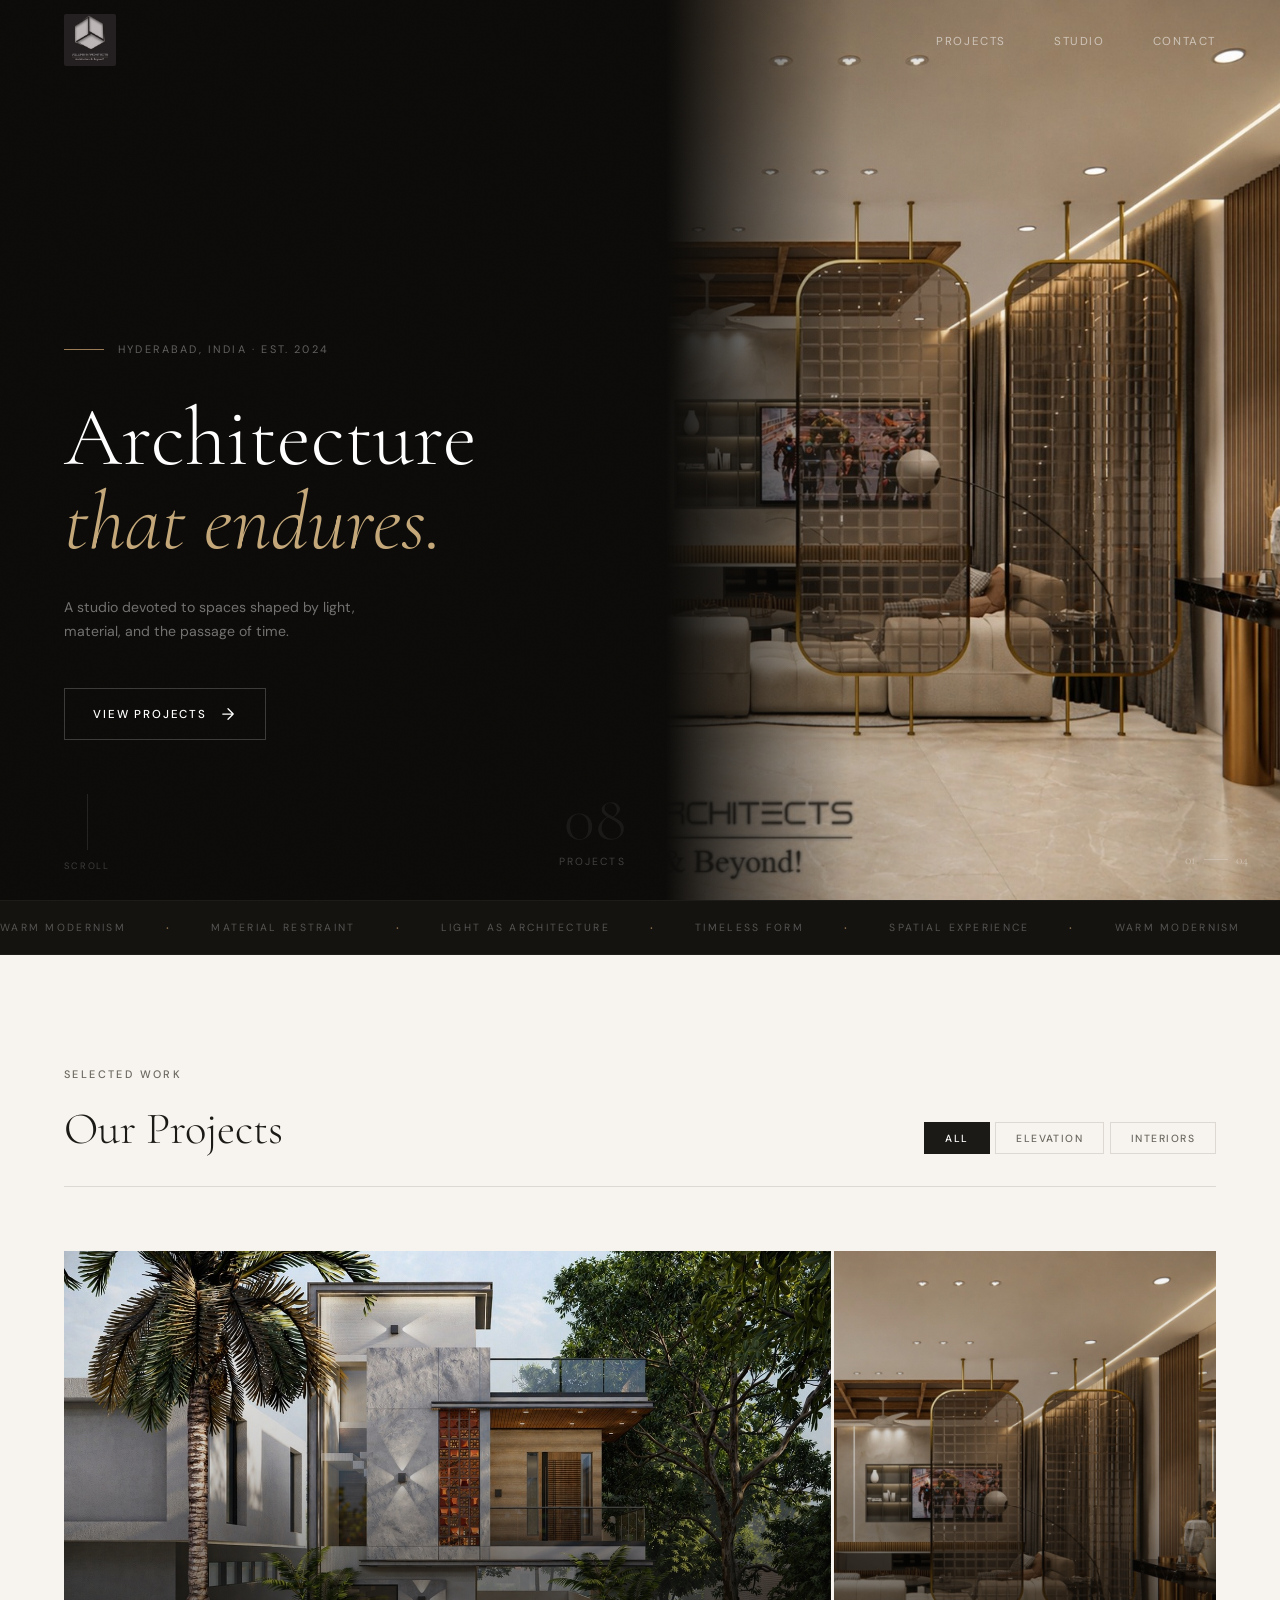
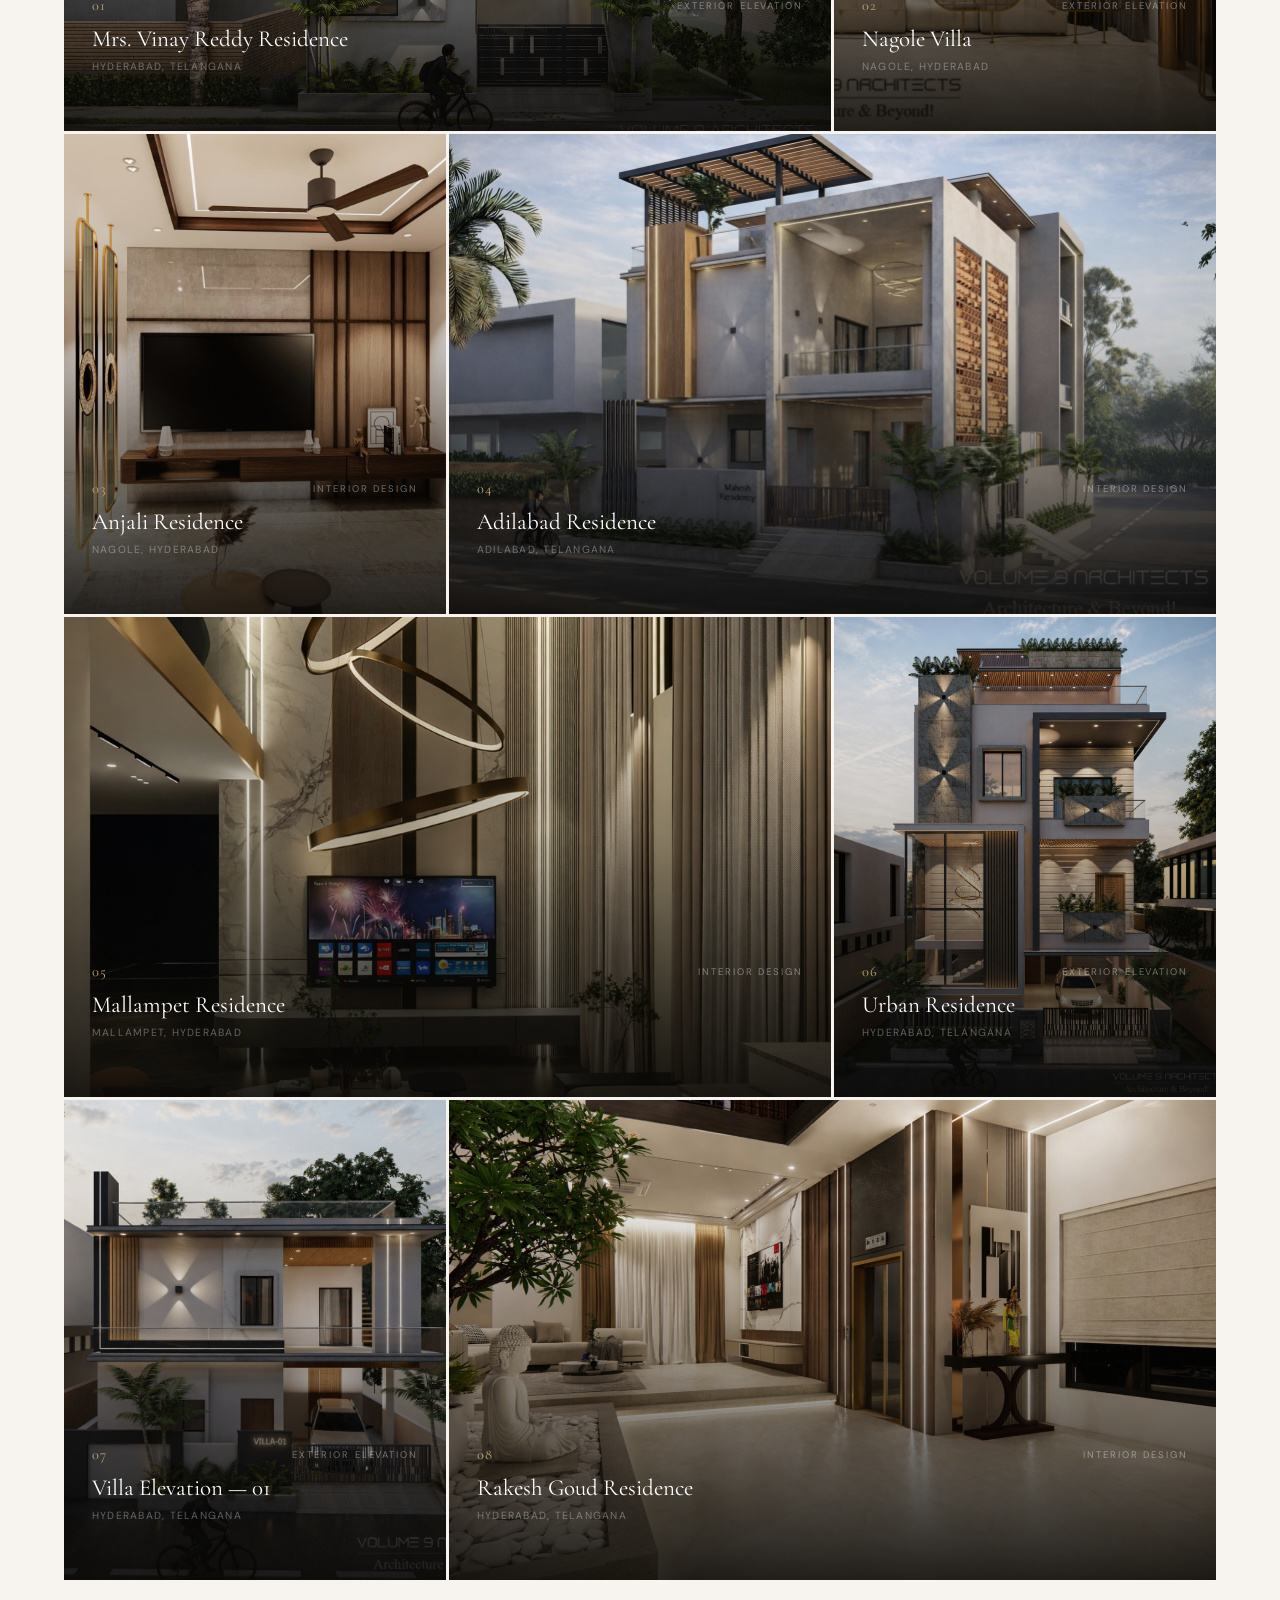
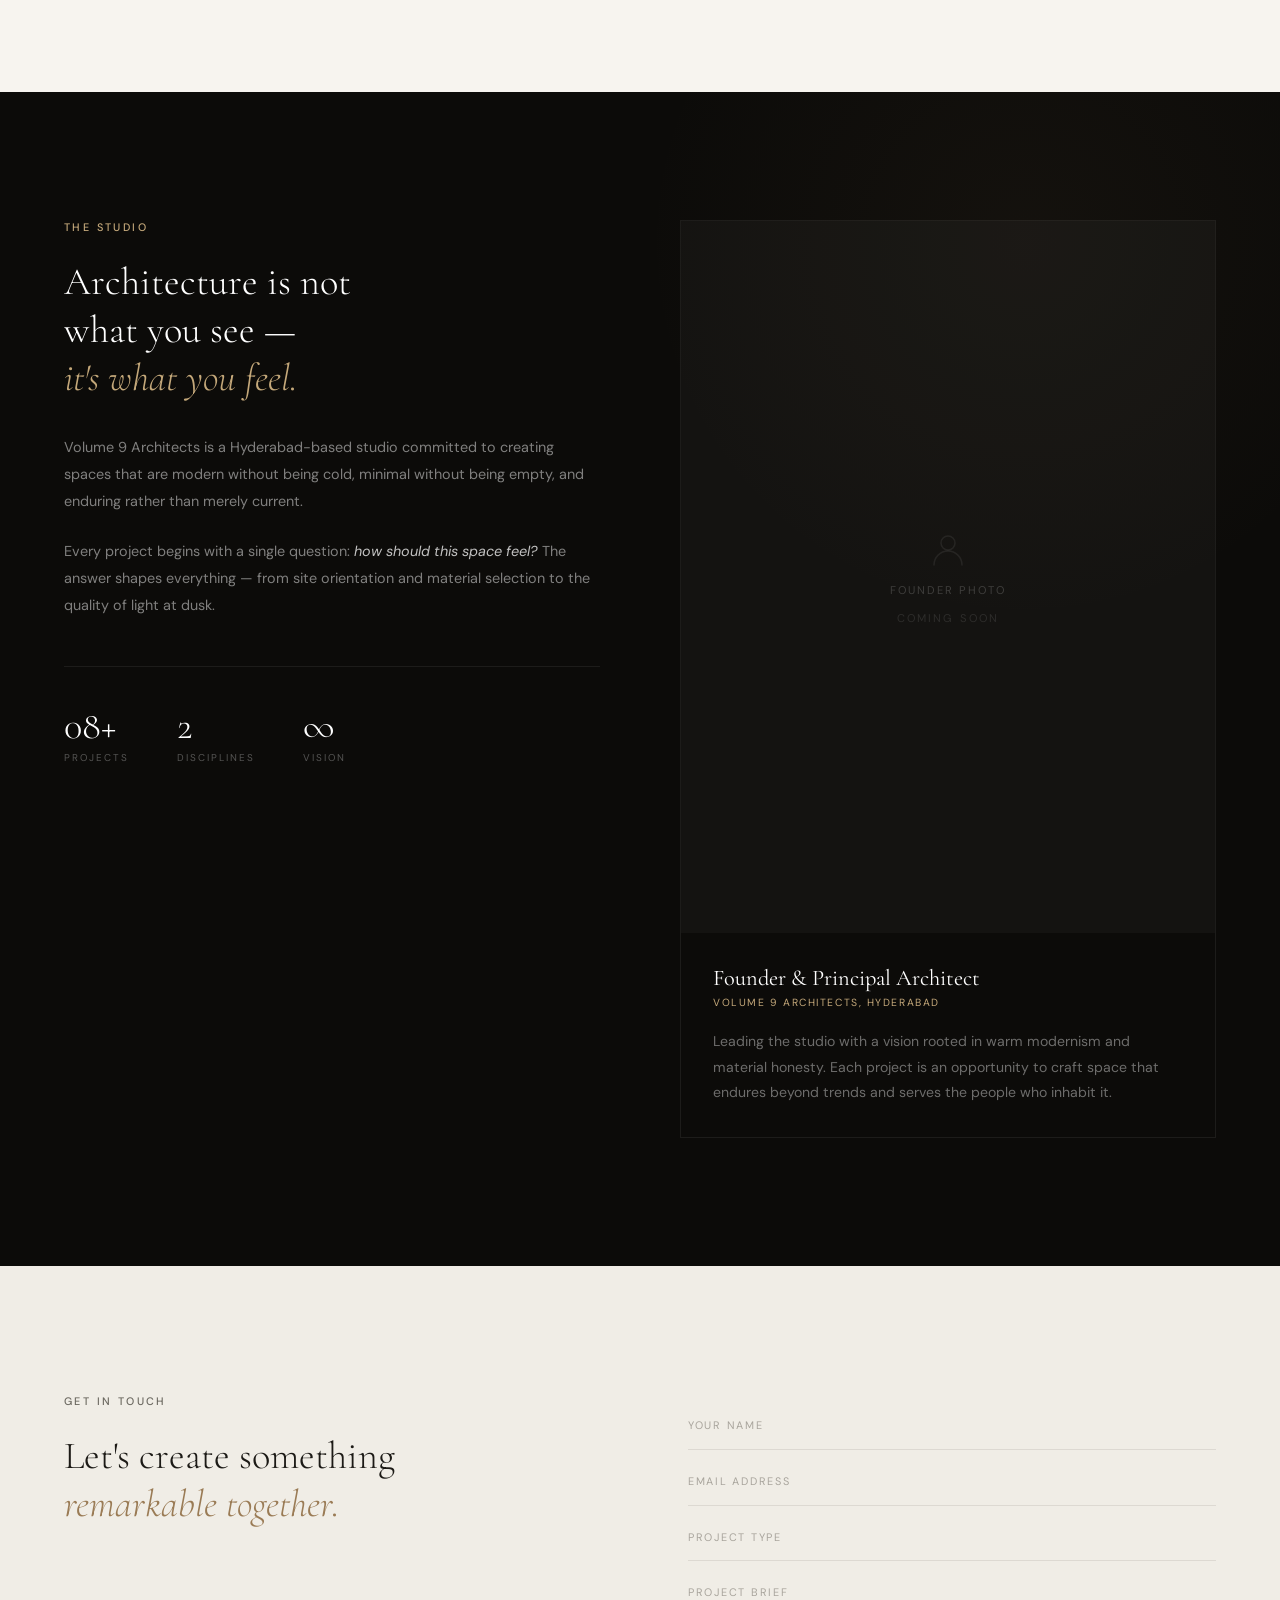
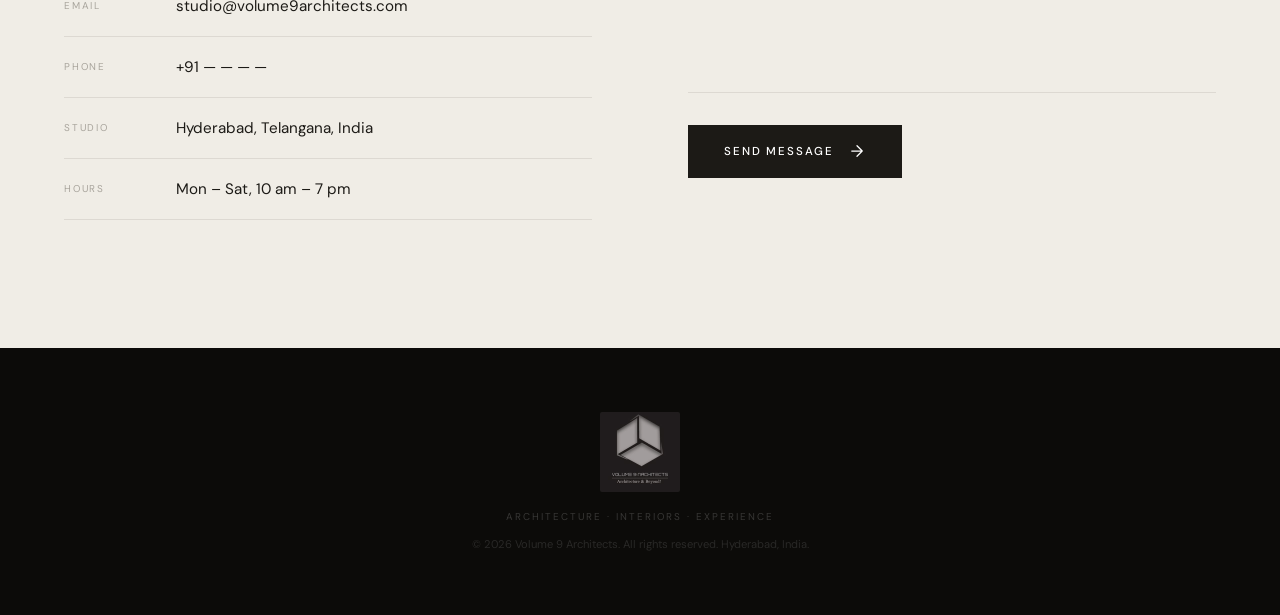
==== index.html @ e4b82ecc "Initial commit — Volume 9 Architects website Static portfolio site with Sveltia CMS integration. Pro" ====
<!DOCTYPE html>
<html lang="en">
<head>
  <meta charset="UTF-8" />
  <meta name="viewport" content="width=device-width, initial-scale=1.0" />
  <title>Volume 9 Architects — Architecture & Interior Design, Hyderabad</title>
  <meta name="description" content="Volume 9 Architects — A Hyderabad-based architecture and interior design studio committed to creating enduring spaces through warm modernism, material restraint, and spatial experience." />
  <link rel="preconnect" href="https://fonts.googleapis.com" />
  <link rel="preconnect" href="https://fonts.gstatic.com" crossorigin />
  <link href="https://fonts.googleapis.com/css2?family=Cormorant+Garamond:ital,wght@0,300;0,400;0,500;0,600;1,300;1,400;1,500&family=DM+Sans:ital,opsz,wght@0,9..40,300;0,9..40,400;0,9..40,500;1,9..40,300;1,9..40,400&display=swap" rel="stylesheet" />
  <link rel="stylesheet" href="assets/css/style.css" />
</head>
<body>

  <!-- ═══════════════ NAVIGATION ═══════════════ -->
  <nav id="nav">
    <div class="nav-inner">
      <a href="#" class="nav-logo">
        <img src="logo.jpg" alt="Volume 9 Architects" class="nav-logo-img" />
      </a>
      <button class="nav-toggle" id="navToggle" aria-label="Toggle navigation">
        <span></span>
        <span></span>
      </button>
      <ul class="nav-links" id="navLinks">
        <li><a href="#projects" class="nav-link">Projects</a></li>
        <li><a href="#about" class="nav-link">Studio</a></li>
        <li><a href="#contact" class="nav-link">Contact</a></li>
      </ul>
    </div>
  </nav>

  <!-- ═══════════════ HERO ═══════════════ -->
  <section id="hero">
    <div class="hero-left">
      <div class="hero-content">
        <div class="hero-eyebrow" data-anim="fade-up" data-delay="200">
          <span class="eyebrow-line"></span>
          <span>Hyderabad, India · Est. 2024</span>
        </div>
        <h1 class="hero-title">
          <span class="hero-word" data-anim="fade-up" data-delay="400">Architecture</span>
          <em class="hero-word hero-italic" data-anim="fade-up" data-delay="550">that endures.</em>
        </h1>
        <p class="hero-descriptor" data-anim="fade-up" data-delay="750">
          A studio devoted to spaces shaped by light,<br>material, and the passage of time.
        </p>
        <a href="#projects" class="hero-cta" data-anim="fade-up" data-delay="950">
          <span>View Projects</span>
          <svg width="18" height="18" viewBox="0 0 18 18" fill="none" aria-hidden="true"><path d="M3.75 9h10.5M9 3.75 14.25 9 9 14.25" stroke="currentColor" stroke-width="1.25" stroke-linecap="round" stroke-linejoin="round"/></svg>
        </a>
      </div>
      <div class="hero-counter" data-anim="fade-up" data-delay="1100">
        <span class="hero-count-num">08</span>
        <span class="hero-count-label">Projects</span>
      </div>
    </div>
    <div class="hero-right">
      <div class="hero-reel" id="heroReel">
        <div class="reel-slide active" style="background-image:url('projects/nagole villa/WhatsApp Image 2026-04-22 at 16.24.57.jpeg')"></div>
        <div class="reel-slide" style="background-image:url('projects/Villa Elevation (Villa 01)/WhatsApp Image 2026-04-22 at 15.29.35.jpeg')"></div>
        <div class="reel-slide" style="background-image:url('projects/Urban Residence/WhatsApp Image 2026-04-24 at 11.29.33.jpeg')"></div>
        <div class="reel-slide" style="background-image:url('projects/Rakesh Goud Residence Interiors/WhatsApp Image 2026-04-24 at 16.41.08 (5).jpeg')"></div>
      </div>
      <div class="hero-right-overlay"></div>
      <div class="hero-reel-counter" id="reelCounter">
        <span id="reelCurrent">01</span>
        <span class="reel-sep"></span>
        <span>04</span>
      </div>
    </div>
    <div class="hero-scroll-hint" data-anim="fade-up" data-delay="1300">
      <div class="scroll-track"><div class="scroll-thumb"></div></div>
      <span>Scroll</span>
    </div>
  </section>

  <!-- ═══════════════ MARQUEE ═══════════════ -->
  <div class="marquee-bar">
    <div class="marquee-track" aria-hidden="true">
      <div class="marquee-reel">
        <span>Warm Modernism</span><span class="m-dot">·</span>
        <span>Material Restraint</span><span class="m-dot">·</span>
        <span>Light as Architecture</span><span class="m-dot">·</span>
        <span>Timeless Form</span><span class="m-dot">·</span>
        <span>Spatial Experience</span><span class="m-dot">·</span>
        <span>Warm Modernism</span><span class="m-dot">·</span>
        <span>Material Restraint</span><span class="m-dot">·</span>
        <span>Light as Architecture</span><span class="m-dot">·</span>
        <span>Timeless Form</span><span class="m-dot">·</span>
        <span>Spatial Experience</span><span class="m-dot">·</span>
      </div>
    </div>
  </div>

  <!-- ═══════════════ PROJECTS ═══════════════ -->
  <section id="projects">
    <div class="section-head">
      <div class="section-head-left">
        <span class="label">Selected Work</span>
        <h2 class="section-title" data-reveal>Our Projects</h2>
      </div>
      <div class="projects-filter" id="projectsFilter">
        <button class="f-btn is-active" data-filter="all">All</button>
        <button class="f-btn" data-filter="Exterior Elevation">Elevation</button>
        <button class="f-btn" data-filter="Interior Design">Interiors</button>
      </div>
    </div>
    <div class="projects-grid" id="projectsGrid"></div>
  </section>

  <!-- ═══════════════ ABOUT ═══════════════ -->
  <section id="about">
    <div class="about-inner">
      <div class="about-text">
        <span class="label label--light" data-reveal>The Studio</span>
        <h2 class="about-heading" data-reveal data-delay="1">
          Architecture is not<br>what you see —<br><em>it's what you feel.</em>
        </h2>
        <p class="about-body" data-reveal data-delay="2">
          Volume 9 Architects is a Hyderabad-based studio committed to creating spaces that are modern without being cold, minimal without being empty, and enduring rather than merely current.
        </p>
        <p class="about-body" data-reveal data-delay="3">
          Every project begins with a single question: <em>how should this space feel?</em> The answer shapes everything — from site orientation and material selection to the quality of light at dusk.
        </p>
        <div class="about-stats" data-reveal data-delay="4">
          <div class="stat">
            <span class="stat-n">08+</span>
            <span class="stat-l">Projects</span>
          </div>
          <div class="stat">
            <span class="stat-n">2</span>
            <span class="stat-l">Disciplines</span>
          </div>
          <div class="stat">
            <span class="stat-n">∞</span>
            <span class="stat-l">Vision</span>
          </div>
        </div>
      </div>
      <div class="about-founder" data-reveal>
        <div class="founder-card">
          <div class="founder-img">
            <div class="founder-placeholder">
              <svg width="40" height="40" viewBox="0 0 40 40" fill="none" aria-hidden="true"><circle cx="20" cy="14" r="7" stroke="currentColor" stroke-width="1.5"/><path d="M6 36c0-7.732 6.268-14 14-14s14 6.268 14 14" stroke="currentColor" stroke-width="1.5" stroke-linecap="round"/></svg>
              <span>Founder Photo</span>
              <span class="ph-sub">Coming Soon</span>
            </div>
          </div>
          <div class="founder-meta">
            <h3 class="founder-name">Founder & Principal Architect</h3>
            <p class="founder-role">Volume 9 Architects, Hyderabad</p>
            <p class="founder-bio">Leading the studio with a vision rooted in warm modernism and material honesty. Each project is an opportunity to craft space that endures beyond trends and serves the people who inhabit it.</p>
          </div>
        </div>
      </div>
    </div>
  </section>

  <!-- ═══════════════ CONTACT ═══════════════ -->
  <section id="contact">
    <div class="contact-inner">
      <div class="contact-left">
        <span class="label" data-reveal>Get in Touch</span>
        <h2 class="contact-heading" data-reveal data-delay="1">
          Let's create something<br><em>remarkable together.</em>
        </h2>
        <div class="contact-details" data-reveal data-delay="2">
          <div class="c-item">
            <span class="c-label">Email</span>
            <span class="c-value">studio@volume9architects.com</span>
          </div>
          <div class="c-item">
            <span class="c-label">Phone</span>
            <span class="c-value">+91 &mdash; &mdash; &mdash; &mdash;</span>
          </div>
          <div class="c-item">
            <span class="c-label">Studio</span>
            <span class="c-value">Hyderabad, Telangana, India</span>
          </div>
          <div class="c-item">
            <span class="c-label">Hours</span>
            <span class="c-value">Mon – Sat, 10 am – 7 pm</span>
          </div>
        </div>
      </div>
      <div class="contact-right" data-reveal data-delay="2">
        <form class="contact-form" id="contactForm" novalidate>
          <div class="f-group">
            <input type="text" id="fname" name="name" placeholder=" " required autocomplete="name" />
            <label for="fname">Your Name</label>
          </div>
          <div class="f-group">
            <input type="email" id="femail" name="email" placeholder=" " required autocomplete="email" />
            <label for="femail">Email Address</label>
          </div>
          <div class="f-group">
            <input type="text" id="fproject" name="project" placeholder=" " />
            <label for="fproject">Project Type</label>
          </div>
          <div class="f-group f-group--area">
            <textarea id="fmessage" name="message" placeholder=" " rows="4" required></textarea>
            <label for="fmessage">Project Brief</label>
          </div>
          <button type="submit" class="btn-send" id="btnSend">
            <span class="btn-text">Send Message</span>
            <svg width="18" height="18" viewBox="0 0 18 18" fill="none" aria-hidden="true"><path d="M3.75 9h10.5M9 3.75 14.25 9 9 14.25" stroke="currentColor" stroke-width="1.25" stroke-linecap="round" stroke-linejoin="round"/></svg>
          </button>
        </form>
      </div>
    </div>
  </section>

  <!-- ═══════════════ FOOTER ═══════════════ -->
  <footer id="footer">
    <div class="footer-inner">
      <div class="footer-brand">
        <img src="logo.jpg" alt="Volume 9 Architects" class="footer-logo-img" />
      </div>
      <p class="footer-tag">Architecture · Interiors · Experience</p>
      <p class="footer-copy">&copy; 2026 Volume 9 Architects. All rights reserved. Hyderabad, India.</p>
    </div>
  </footer>

  <!-- ═══════════════ PROJECT MODAL ═══════════════ -->
  <div id="modal" class="modal" aria-modal="true" aria-hidden="true" role="dialog">
    <button class="modal-close" id="modalClose" aria-label="Close project">
      <span></span><span></span>
    </button>
    <div class="modal-body">
      <div class="modal-gallery" id="modalGallery">
        <div class="gallery-slides" id="gallerySlides"></div>
        <button class="gallery-btn gallery-btn--prev" id="galleryPrev" aria-label="Previous image">
          <svg width="22" height="22" viewBox="0 0 22 22" fill="none"><path d="M14 17l-6-6 6-6" stroke="currentColor" stroke-width="1.4" stroke-linecap="round" stroke-linejoin="round"/></svg>
        </button>
        <button class="gallery-btn gallery-btn--next" id="galleryNext" aria-label="Next image">
          <svg width="22" height="22" viewBox="0 0 22 22" fill="none"><path d="M8 5l6 6-6 6" stroke="currentColor" stroke-width="1.4" stroke-linecap="round" stroke-linejoin="round"/></svg>
        </button>
        <div class="gallery-dots" id="galleryDots"></div>
        <div class="gallery-idx">
          <span id="gCurrent">01</span><span class="g-sep">/</span><span id="gTotal">01</span>
        </div>
      </div>
      <div class="modal-info">
        <div class="mi-top">
          <span class="mi-num" id="miNum">01</span>
          <span class="mi-cat" id="miCat">Elevation</span>
        </div>
        <h2 class="mi-title" id="miTitle">Project</h2>
        <p class="mi-loc" id="miLoc">Location</p>
        <div class="mi-divider"></div>
        <p class="mi-desc" id="miDesc"></p>
        <div class="mi-tags" id="miTags"></div>
      </div>
    </div>
  </div>

  <script src="assets/js/main.js"></script>
</body>
</html>
---- assets/css/style.css ----
/* ─── RESET & BASE ─────────────────────────────────── */
*, *::before, *::after { box-sizing: border-box; margin: 0; padding: 0; }

:root {
  --bg:          #F7F4EF;
  --bg-warm:     #F0EDE6;
  --dark:        #0C0B09;
  --dark-2:      #141310;
  --text:        #1C1A16;
  --text-mid:    #6B6860;
  --text-faint:  #A8A49C;
  --accent:      #9A7B55;
  --accent-lt:   #C4A87A;
  --accent-pale: #E8DDD0;
  --border:      #DDD9D2;
  --white:       #FFFFFF;

  --ff-d: 'Cormorant Garamond', Georgia, serif;
  --ff-s: 'DM Sans', system-ui, -apple-system, sans-serif;

  --ease: cubic-bezier(0.16, 1, 0.3, 1);
  --ease-in: cubic-bezier(0.5, 0, 1, 0.3);

  --gutter: clamp(1.5rem, 5vw, 5rem);
  --max: 1440px;

  --nav-h: 5rem;
}

html { scroll-behavior: smooth; font-size: 16px; }

body {
  font-family: var(--ff-s);
  background: var(--bg);
  color: var(--text);
  overflow-x: hidden;
  -webkit-font-smoothing: antialiased;
  -moz-osx-font-smoothing: grayscale;
}

img { display: block; width: 100%; height: 100%; object-fit: cover; }
a { text-decoration: none; }
button { cursor: pointer; }

/* ─── UTILITIES ─────────────────────────────────────── */
.label {
  display: block;
  font-family: var(--ff-s);
  font-size: 0.68rem;
  font-weight: 500;
  letter-spacing: 0.22em;
  text-transform: uppercase;
  color: var(--text-mid);
  margin-bottom: 1.5rem;
}
.label--light { color: var(--accent-lt); }

/* ─── SCROLL REVEAL ─────────────────────────────────── */
[data-reveal] {
  opacity: 0;
  transform: translateY(28px);
  transition: opacity 0.9s var(--ease), transform 0.9s var(--ease);
}
[data-reveal].revealed {
  opacity: 1;
  transform: none;
}
[data-reveal][data-delay="1"] { transition-delay: 0.12s; }
[data-reveal][data-delay="2"] { transition-delay: 0.24s; }
[data-reveal][data-delay="3"] { transition-delay: 0.36s; }
[data-reveal][data-delay="4"] { transition-delay: 0.48s; }
[data-reveal][data-delay="5"] { transition-delay: 0.60s; }

/* ─── HERO ANIMATIONS ────────────────────────────────── */
[data-anim="fade-up"] {
  opacity: 0;
  transform: translateY(32px);
  animation: heroUp 1s var(--ease) both;
}
@keyframes heroUp {
  to { opacity: 1; transform: none; }
}

[data-anim][data-delay="200"]  { animation-delay: 200ms; }
[data-anim][data-delay="400"]  { animation-delay: 400ms; }
[data-anim][data-delay="550"]  { animation-delay: 550ms; }
[data-anim][data-delay="750"]  { animation-delay: 750ms; }
[data-anim][data-delay="950"]  { animation-delay: 950ms; }
[data-anim][data-delay="1100"] { animation-delay: 1100ms; }
[data-anim][data-delay="1300"] { animation-delay: 1300ms; }

/* ─── NAVIGATION ─────────────────────────────────────── */
#nav {
  position: fixed;
  inset: 0 0 auto;
  z-index: 100;
  height: var(--nav-h);
  display: flex;
  align-items: center;
  padding: 0 var(--gutter);
  transition: background 0.5s ease, backdrop-filter 0.5s ease, border-color 0.5s ease;
  border-bottom: 1px solid transparent;
}
#nav.is-scrolled {
  background: rgba(12, 11, 9, 0.9);
  backdrop-filter: blur(16px);
  -webkit-backdrop-filter: blur(16px);
  border-bottom-color: rgba(255,255,255,0.05);
}

.nav-inner {
  width: 100%;
  max-width: var(--max);
  margin: auto;
  display: flex;
  align-items: center;
  justify-content: space-between;
}

.nav-logo {
  display: flex;
  align-items: center;
}
.nav-logo-img {
  height: 3.25rem;
  width: auto;
  object-fit: contain;
  display: block;
  border-radius: 2px;
}

.nav-links {
  display: flex;
  list-style: none;
  gap: 3rem;
  align-items: center;
}
.nav-link {
  font-size: 0.72rem;
  font-weight: 400;
  letter-spacing: 0.14em;
  text-transform: uppercase;
  color: rgba(255,255,255,0.55);
  position: relative;
  transition: color 0.3s;
}
.nav-link::after {
  content: '';
  position: absolute;
  left: 0;
  bottom: -4px;
  width: 0;
  height: 1px;
  background: var(--accent-lt);
  transition: width 0.35s var(--ease);
}
.nav-link:hover { color: var(--white); }
.nav-link:hover::after { width: 100%; }

.nav-toggle {
  display: none;
  flex-direction: column;
  gap: 5px;
  background: none;
  border: none;
  padding: 4px;
  z-index: 110;
}
.nav-toggle span {
  display: block;
  width: 22px;
  height: 1.5px;
  background: var(--white);
  transition: transform 0.35s var(--ease), opacity 0.3s;
  transform-origin: center;
}
.nav-toggle.is-open span:nth-child(1) { transform: translateY(3.25px) rotate(45deg); }
.nav-toggle.is-open span:nth-child(2) { transform: translateY(-3.25px) rotate(-45deg); }

/* ─── HERO ──────────────────────────────────────────── */
#hero {
  display: grid;
  grid-template-columns: 52% 48%;
  min-height: 100svh;
  position: relative;
  background: var(--dark);
}

/* Subtle grain texture */
#hero::before {
  content: '';
  position: absolute;
  inset: 0;
  background-image: url("data:image/svg+xml,%3Csvg xmlns='http://www.w3.org/2000/svg' width='300' height='300'%3E%3Cfilter id='n'%3E%3CfeTurbulence type='fractalNoise' baseFrequency='0.75' numOctaves='4' stitchTiles='stitch'/%3E%3C/filter%3E%3Crect width='300' height='300' filter='url(%23n)' opacity='0.04'/%3E%3C/svg%3E");
  background-size: 300px;
  pointer-events: none;
  z-index: 3;
  opacity: 0.3;
  mix-blend-mode: overlay;
}

.hero-left {
  display: flex;
  flex-direction: column;
  justify-content: flex-end;
  padding: calc(var(--nav-h) + 3rem) var(--gutter) 7rem;
  position: relative;
  z-index: 4;
}

.hero-content { flex: 1; display: flex; flex-direction: column; justify-content: flex-end; padding-bottom: 3rem; }

.hero-eyebrow {
  display: flex;
  align-items: center;
  gap: 0.875rem;
  font-size: 0.68rem;
  letter-spacing: 0.2em;
  text-transform: uppercase;
  color: rgba(255,255,255,0.35);
  margin-bottom: 2.5rem;
}
.eyebrow-line {
  display: block;
  width: 2.5rem;
  height: 1px;
  background: var(--accent);
  flex-shrink: 0;
}

.hero-title {
  display: flex;
  flex-direction: column;
  font-family: var(--ff-d);
  font-weight: 300;
  font-size: clamp(3.25rem, 6.5vw, 6.5rem);
  line-height: 1.0;
  color: var(--white);
  margin-bottom: 2rem;
}
.hero-word { display: block; }
.hero-italic {
  font-style: italic;
  color: var(--accent-lt);
}

.hero-descriptor {
  font-size: clamp(0.85rem, 1.1vw, 1rem);
  line-height: 1.75;
  color: rgba(255,255,255,0.42);
  margin-bottom: 2.75rem;
  max-width: 30ch;
}

.hero-cta {
  display: inline-flex;
  align-items: center;
  gap: 0.75rem;
  font-size: 0.72rem;
  font-weight: 500;
  letter-spacing: 0.16em;
  text-transform: uppercase;
  color: var(--white);
  border: 1px solid rgba(255,255,255,0.2);
  padding: 1rem 1.75rem;
  transition: background 0.35s, border-color 0.35s, gap 0.35s var(--ease);
  align-self: flex-start;
}
.hero-cta:hover {
  background: var(--accent);
  border-color: var(--accent);
  gap: 1.25rem;
}

.hero-counter {
  position: absolute;
  bottom: 2rem;
  right: 2.5rem;
  display: flex;
  flex-direction: column;
  gap: 0.25rem;
  z-index: 5;
  text-align: right;
}
.hero-count-num {
  font-family: var(--ff-d);
  font-size: clamp(2.5rem, 5vw, 5rem);
  font-weight: 300;
  color: rgba(255,255,255,0.06);
  line-height: 1;
}
.hero-count-label {
  font-size: 0.65rem;
  letter-spacing: 0.2em;
  text-transform: uppercase;
  color: rgba(255,255,255,0.22);
}

/* Hero Right — image reel */
.hero-right {
  position: relative;
  overflow: hidden;
}
.hero-reel {
  position: absolute;
  inset: 0;
}
.reel-slide {
  position: absolute;
  inset: 0;
  background-size: cover;
  background-position: center;
  opacity: 0;
  transform: scale(1.04);
  transition: opacity 1.2s ease, transform 6s ease;
}
.reel-slide.active {
  opacity: 1;
  transform: scale(1);
}
.hero-right-overlay {
  position: absolute;
  inset: 0;
  background: linear-gradient(to right, var(--dark) 0%, rgba(12,11,9,0.15) 30%, transparent 60%);
  z-index: 2;
}

.hero-reel-counter {
  position: absolute;
  bottom: 2rem;
  right: 2rem;
  z-index: 5;
  display: flex;
  align-items: center;
  gap: 0.5rem;
  font-family: var(--ff-d);
  font-size: 0.85rem;
  color: rgba(255,255,255,0.35);
}
.reel-sep {
  display: block;
  width: 1.5rem;
  height: 1px;
  background: rgba(255,255,255,0.2);
}

/* Scroll hint */
.hero-scroll-hint {
  position: absolute;
  bottom: 1.75rem;
  left: var(--gutter);
  z-index: 6;
  display: flex;
  flex-direction: column;
  align-items: center;
  gap: 0.6rem;
  font-size: 0.58rem;
  letter-spacing: 0.2em;
  text-transform: uppercase;
  color: rgba(255,255,255,0.2);
}
.scroll-track {
  width: 1px;
  height: 3.5rem;
  background: rgba(255,255,255,0.1);
  position: relative;
  overflow: hidden;
}
.scroll-thumb {
  position: absolute;
  top: -100%;
  left: 0;
  width: 1px;
  height: 50%;
  background: var(--accent);
  animation: scrollThumb 2.4s var(--ease) infinite;
}
@keyframes scrollThumb {
  0%   { top: -50%; }
  100% { top: 150%; }
}

/* ─── MARQUEE ────────────────────────────────────────── */
.marquee-bar {
  background: var(--dark-2);
  padding: 1.1rem 0;
  overflow: hidden;
  border-top: 1px solid rgba(255,255,255,0.04);
  border-bottom: 1px solid rgba(255,255,255,0.04);
}
.marquee-track { display: flex; }
.marquee-reel {
  display: flex;
  align-items: center;
  gap: 2.5rem;
  white-space: nowrap;
  font-size: 0.65rem;
  letter-spacing: 0.22em;
  text-transform: uppercase;
  color: rgba(255,255,255,0.28);
  animation: marquee 28s linear infinite;
  padding-right: 2.5rem;
}
.m-dot { color: var(--accent); font-size: 0.9rem; }
@keyframes marquee {
  from { transform: translateX(0); }
  to   { transform: translateX(-50%); }
}

/* ─── PROJECTS ───────────────────────────────────────── */
#projects {
  padding: 7rem var(--gutter);
  max-width: var(--max);
  margin: 0 auto;
}

.section-head {
  display: flex;
  align-items: flex-end;
  justify-content: space-between;
  margin-bottom: 4rem;
  padding-bottom: 2rem;
  border-bottom: 1px solid var(--border);
  flex-wrap: wrap;
  gap: 1.5rem;
}
.section-title {
  font-family: var(--ff-d);
  font-size: clamp(2rem, 3.5vw, 3rem);
  font-weight: 300;
  color: var(--text);
  line-height: 1.1;
}

/* Filter */
.projects-filter {
  display: flex;
  gap: 0.35rem;
}
.f-btn {
  background: none;
  border: 1px solid var(--border);
  padding: 0.55rem 1.25rem;
  font-family: var(--ff-s);
  font-size: 0.65rem;
  font-weight: 500;
  letter-spacing: 0.14em;
  text-transform: uppercase;
  color: var(--text-mid);
  transition: all 0.3s;
}
.f-btn:hover,
.f-btn.is-active {
  background: var(--text);
  border-color: var(--text);
  color: var(--white);
}

/* Grid */
.projects-grid {
  display: grid;
  grid-template-columns: repeat(3, 1fr);
  grid-auto-rows: 480px;
  gap: 3px;
}

/* Spans set dynamically by JS via inline style — recomputed on filter */

.project-card {
  position: relative;
  overflow: hidden;
  cursor: pointer;
  background: var(--dark);
  /* Reveal animation */
  opacity: 0;
  transform: translateY(20px);
  transition: opacity 0.75s var(--ease), transform 0.75s var(--ease);
}
.project-card.revealed { opacity: 1; transform: none; }

.card-img {
  position: absolute;
  inset: 0;
  transition: transform 0.9s var(--ease);
}
.project-card:hover .card-img { transform: scale(1.06); }

.card-overlay {
  position: absolute;
  inset: 0;
  background: linear-gradient(
    to top,
    rgba(10, 9, 7, 0.88) 0%,
    rgba(10, 9, 7, 0.2) 55%,
    transparent 100%
  );
  transition: background 0.5s ease;
}
.project-card:hover .card-overlay {
  background: linear-gradient(
    to top,
    rgba(10, 9, 7, 0.94) 0%,
    rgba(10, 9, 7, 0.45) 65%,
    rgba(10, 9, 7, 0.08) 100%
  );
}

.card-info {
  position: absolute;
  inset: 0;
  padding: 1.75rem;
  display: flex;
  flex-direction: column;
  justify-content: flex-end;
  z-index: 2;
}
.card-top {
  display: flex;
  align-items: center;
  justify-content: space-between;
  margin-bottom: 0.75rem;
}
.card-num {
  font-family: var(--ff-d);
  font-size: 0.9rem;
  color: var(--accent-lt);
  letter-spacing: 0.05em;
}
.card-cat {
  font-size: 0.6rem;
  letter-spacing: 0.2em;
  text-transform: uppercase;
  color: rgba(255,255,255,0.4);
}
.card-title {
  font-family: var(--ff-d);
  font-size: clamp(1.1rem, 1.8vw, 1.6rem);
  font-weight: 400;
  color: var(--white);
  line-height: 1.2;
  margin-bottom: 0.4rem;
}
.card-loc {
  font-size: 0.65rem;
  letter-spacing: 0.12em;
  text-transform: uppercase;
  color: rgba(255,255,255,0.35);
  margin-bottom: 1rem;
}
.card-cta {
  display: flex;
  align-items: center;
  gap: 0.5rem;
  font-size: 0.68rem;
  letter-spacing: 0.12em;
  text-transform: uppercase;
  color: var(--accent-lt);
  opacity: 0;
  transform: translateY(8px);
  transition: opacity 0.4s, transform 0.4s var(--ease);
}
.project-card:hover .card-cta { opacity: 1; transform: none; }

/* Hidden cards */
.project-card.hidden {
  display: none;
}

/* ─── ABOUT ──────────────────────────────────────────── */
#about {
  background: var(--dark);
  padding: 8rem var(--gutter);
  position: relative;
  overflow: hidden;
}
#about::before {
  content: '';
  position: absolute;
  top: -20%;
  right: -10%;
  width: 60vw;
  height: 60vw;
  border-radius: 50%;
  background: radial-gradient(circle, rgba(154,123,85,0.06) 0%, transparent 70%);
  pointer-events: none;
}

.about-inner {
  max-width: var(--max);
  margin: 0 auto;
  display: grid;
  grid-template-columns: 1fr 1fr;
  gap: 5rem;
  align-items: start;
}

.about-heading {
  font-family: var(--ff-d);
  font-size: clamp(1.8rem, 3vw, 2.8rem);
  font-weight: 300;
  color: var(--white);
  line-height: 1.25;
  margin-bottom: 2rem;
}
.about-heading em { font-style: italic; color: var(--accent-lt); }

.about-body {
  font-size: clamp(0.9rem, 1.1vw, 1rem);
  line-height: 1.85;
  color: rgba(255,255,255,0.48);
  margin-bottom: 1.5rem;
}
.about-body em { font-style: italic; color: rgba(255,255,255,0.75); }

.about-stats {
  display: flex;
  gap: 3rem;
  margin-top: 3rem;
  padding-top: 2.5rem;
  border-top: 1px solid rgba(255,255,255,0.07);
}
.stat-n {
  display: block;
  font-family: var(--ff-d);
  font-size: clamp(2rem, 3vw, 3rem);
  font-weight: 300;
  color: var(--white);
  line-height: 1;
  margin-bottom: 0.3rem;
}
.stat-l {
  display: block;
  font-size: 0.62rem;
  letter-spacing: 0.2em;
  text-transform: uppercase;
  color: rgba(255,255,255,0.3);
}

.founder-card {
  border: 1px solid rgba(255,255,255,0.07);
  overflow: hidden;
}
.founder-img {
  aspect-ratio: 3/4;
  background: rgba(255,255,255,0.03);
  position: relative;
}
.founder-placeholder {
  position: absolute;
  inset: 0;
  display: flex;
  flex-direction: column;
  align-items: center;
  justify-content: center;
  gap: 0.875rem;
  color: rgba(255,255,255,0.18);
}
.founder-placeholder svg { opacity: 0.4; }
.founder-placeholder span {
  font-size: 0.7rem;
  letter-spacing: 0.18em;
  text-transform: uppercase;
}
.ph-sub { font-size: 0.6rem; opacity: 0.6; }

.founder-meta { padding: 2rem; }
.founder-name {
  font-family: var(--ff-d);
  font-size: 1.4rem;
  font-weight: 400;
  color: var(--white);
  margin-bottom: 0.25rem;
  line-height: 1.2;
}
.founder-role {
  font-size: 0.65rem;
  letter-spacing: 0.15em;
  text-transform: uppercase;
  color: var(--accent-lt);
  margin-bottom: 1.25rem;
}
.founder-bio {
  font-size: 0.88rem;
  line-height: 1.8;
  color: rgba(255,255,255,0.4);
}

/* ─── CONTACT ────────────────────────────────────────── */
#contact {
  padding: 8rem var(--gutter);
  background: var(--bg-warm);
}
.contact-inner {
  max-width: var(--max);
  margin: 0 auto;
  display: grid;
  grid-template-columns: 1fr 1fr;
  gap: 6rem;
  align-items: start;
}

.contact-heading {
  font-family: var(--ff-d);
  font-size: clamp(1.8rem, 3vw, 2.75rem);
  font-weight: 300;
  line-height: 1.25;
  color: var(--text);
  margin-bottom: 3rem;
}
.contact-heading em { font-style: italic; color: var(--accent); }

.contact-details { display: flex; flex-direction: column; gap: 0; }
.c-item {
  display: grid;
  grid-template-columns: 6rem 1fr;
  gap: 1rem;
  align-items: start;
  padding: 1.25rem 0;
  border-bottom: 1px solid var(--border);
}
.c-label {
  font-size: 0.62rem;
  letter-spacing: 0.18em;
  text-transform: uppercase;
  color: var(--text-faint);
  padding-top: 0.15rem;
}
.c-value {
  font-size: 0.95rem;
  color: var(--text);
}

/* Form */
.contact-form { display: flex; flex-direction: column; gap: 0; }
.f-group {
  position: relative;
  border-bottom: 1px solid var(--border);
  transition: border-color 0.3s;
}
.f-group:focus-within { border-color: var(--accent); }

.f-group input,
.f-group textarea {
  width: 100%;
  background: transparent;
  border: none;
  outline: none;
  padding: 1.5rem 0 0.6rem;
  font-family: var(--ff-s);
  font-size: 1rem;
  color: var(--text);
  resize: none;
}
.f-group textarea { min-height: 6rem; }

.f-group label {
  position: absolute;
  top: 1.5rem;
  left: 0;
  font-size: 0.68rem;
  letter-spacing: 0.16em;
  text-transform: uppercase;
  color: var(--text-faint);
  pointer-events: none;
  transition: all 0.3s var(--ease);
}
.f-group input:focus ~ label,
.f-group input:not(:placeholder-shown) ~ label,
.f-group textarea:focus ~ label,
.f-group textarea:not(:placeholder-shown) ~ label {
  top: 0.5rem;
  font-size: 0.58rem;
  color: var(--accent);
}

.f-group--area { padding-top: 0.5rem; }

.btn-send {
  display: inline-flex;
  align-items: center;
  gap: 0.875rem;
  margin-top: 2rem;
  padding: 1.1rem 2.25rem;
  background: var(--text);
  color: var(--white);
  border: none;
  font-family: var(--ff-s);
  font-size: 0.72rem;
  font-weight: 500;
  letter-spacing: 0.16em;
  text-transform: uppercase;
  align-self: flex-start;
  transition: background 0.35s, gap 0.35s var(--ease);
}
.btn-send:hover { background: var(--accent); gap: 1.25rem; }
.btn-send.is-sent { background: #3A6A4A; pointer-events: none; }

/* ─── FOOTER ─────────────────────────────────────────── */
#footer {
  background: var(--dark);
  padding: 4rem var(--gutter);
  text-align: center;
}
.footer-inner {
  max-width: var(--max);
  margin: 0 auto;
  display: flex;
  flex-direction: column;
  align-items: center;
  gap: 0.875rem;
}
.footer-brand {
  display: flex;
  align-items: center;
  justify-content: center;
  margin-bottom: 0.25rem;
}
.footer-logo-img {
  height: 5rem;
  width: auto;
  object-fit: contain;
  display: block;
  border-radius: 2px;
  opacity: 0.85;
}
.footer-tag {
  font-size: 0.62rem;
  letter-spacing: 0.2em;
  text-transform: uppercase;
  color: rgba(255,255,255,0.18);
}
.footer-copy {
  font-size: 0.7rem;
  color: rgba(255,255,255,0.12);
}

/* ─── MODAL ──────────────────────────────────────────── */
.modal {
  position: fixed;
  inset: 0;
  z-index: 200;
  background: var(--dark);
  opacity: 0;
  visibility: hidden;
  transition: opacity 0.45s ease, visibility 0.45s ease;
}
.modal.is-open {
  opacity: 1;
  visibility: visible;
}

.modal-close {
  position: fixed;
  top: 1.75rem;
  right: 1.75rem;
  width: 3rem;
  height: 3rem;
  background: rgba(255,255,255,0.07);
  border: 1px solid rgba(255,255,255,0.1);
  border-radius: 0;
  display: flex;
  flex-direction: column;
  align-items: center;
  justify-content: center;
  gap: 0;
  z-index: 210;
  transition: background 0.3s;
}
.modal-close:hover { background: rgba(255,255,255,0.14); }
.modal-close span {
  display: block;
  width: 1.1rem;
  height: 1.5px;
  background: var(--white);
  transform-origin: center;
}
.modal-close span:nth-child(1) { transform: translateY(0.75px) rotate(45deg); }
.modal-close span:nth-child(2) { transform: translateY(-0.75px) rotate(-45deg); }

.modal-body {
  display: grid;
  grid-template-columns: 1fr 360px;
  height: 100vh;
  overflow: hidden;
}

/* Gallery */
.modal-gallery {
  position: relative;
  overflow: hidden;
  background: #070605;
}
.gallery-slides {
  display: flex;
  height: 100%;
  transition: transform 0.6s var(--ease);
  will-change: transform;
}
.gallery-slide {
  flex: 0 0 100%;
  height: 100%;
}
.gallery-slide img {
  width: 100%;
  height: 100%;
  object-fit: contain;
}

.gallery-btn {
  position: absolute;
  top: 50%;
  transform: translateY(-50%);
  width: 3rem;
  height: 3rem;
  background: rgba(255,255,255,0.06);
  border: 1px solid rgba(255,255,255,0.1);
  color: var(--white);
  display: flex;
  align-items: center;
  justify-content: center;
  transition: background 0.3s;
  z-index: 5;
}
.gallery-btn:hover { background: rgba(255,255,255,0.14); }
.gallery-btn--prev { left: 1.25rem; }
.gallery-btn--next { right: 1.25rem; }

.gallery-dots {
  position: absolute;
  bottom: 1.5rem;
  left: 50%;
  transform: translateX(-50%);
  display: flex;
  gap: 0.4rem;
  z-index: 5;
}
.g-dot {
  width: 5px;
  height: 5px;
  border-radius: 50%;
  background: rgba(255,255,255,0.3);
  transition: background 0.3s, transform 0.3s;
  cursor: pointer;
}
.g-dot.active {
  background: var(--accent-lt);
  transform: scale(1.3);
}

.gallery-idx {
  position: absolute;
  top: 1.5rem;
  right: 5rem;
  display: flex;
  align-items: center;
  gap: 0.4rem;
  font-family: var(--ff-d);
  font-size: 0.85rem;
  color: rgba(255,255,255,0.35);
  z-index: 5;
}
.g-sep {
  display: block;
  width: 1rem;
  height: 1px;
  background: rgba(255,255,255,0.2);
}

/* Modal info panel */
.modal-info {
  background: var(--dark-2);
  border-left: 1px solid rgba(255,255,255,0.05);
  padding: 3.5rem 2.5rem;
  overflow-y: auto;
  display: flex;
  flex-direction: column;
  justify-content: center;
  scrollbar-width: thin;
  scrollbar-color: rgba(255,255,255,0.1) transparent;
}
.mi-top {
  display: flex;
  align-items: center;
  gap: 1rem;
  margin-bottom: 2rem;
}
.mi-num {
  font-family: var(--ff-d);
  font-size: 3.5rem;
  font-weight: 300;
  color: rgba(255,255,255,0.06);
  line-height: 1;
}
.mi-cat {
  font-size: 0.62rem;
  letter-spacing: 0.2em;
  text-transform: uppercase;
  color: var(--accent-lt);
}
.mi-title {
  font-family: var(--ff-d);
  font-size: clamp(1.5rem, 2.5vw, 2rem);
  font-weight: 300;
  color: var(--white);
  line-height: 1.2;
  margin-bottom: 0.6rem;
}
.mi-loc {
  font-size: 0.65rem;
  letter-spacing: 0.16em;
  text-transform: uppercase;
  color: rgba(255,255,255,0.3);
  margin-bottom: 2rem;
}
.mi-divider {
  width: 2.5rem;
  height: 1px;
  background: var(--accent);
  margin-bottom: 2rem;
}
.mi-desc {
  font-size: 0.9rem;
  line-height: 1.85;
  color: rgba(255,255,255,0.48);
  margin-bottom: 2rem;
}
.mi-tags {
  display: flex;
  flex-wrap: wrap;
  gap: 0.4rem;
}
.mi-tag {
  display: inline-block;
  padding: 0.3rem 0.75rem;
  border: 1px solid rgba(255,255,255,0.1);
  font-size: 0.6rem;
  letter-spacing: 0.15em;
  text-transform: uppercase;
  color: rgba(255,255,255,0.3);
}

/* ─── REDUCED MOTION ────────────────────────────────── */
@media (prefers-reduced-motion: reduce) {
  [data-anim], [data-reveal], .reel-slide, .scroll-thumb,
  .marquee-reel { animation: none; transition: none; }
  [data-anim="fade-up"] { opacity: 1; transform: none; }
  [data-reveal] { opacity: 1; transform: none; }
  .reel-slide.active { opacity: 1; transform: none; }
}

/* ─── RESPONSIVE ────────────────────────────────────── */
@media (max-width: 1100px) {
  .modal-body { grid-template-columns: 1fr 300px; }
}

@media (max-width: 960px) {
  #hero {
    grid-template-columns: 1fr;
    min-height: auto;
  }
  .hero-left {
    min-height: 70svh;
    padding-top: calc(var(--nav-h) + 2rem);
  }
  .hero-right { height: 50svh; }
  .hero-right-overlay {
    background: linear-gradient(to bottom, var(--dark) 0%, rgba(12,11,9,0.2) 30%, transparent 60%);
  }
  .hero-counter { display: none; }

  .projects-grid {
    grid-template-columns: 1fr 1fr;
    grid-auto-rows: 360px;
  }
  .project-card:nth-child(4n+1),
  .project-card:nth-child(4n+2),
  .project-card:nth-child(4n+3),
  .project-card:nth-child(4n+4) { grid-column: span 1; }

  .about-inner,
  .contact-inner { grid-template-columns: 1fr; gap: 4rem; }

  .modal-body { grid-template-columns: 1fr; grid-template-rows: 55vh auto; }
  .modal-info {
    padding: 2rem;
    border-left: none;
    border-top: 1px solid rgba(255,255,255,0.05);
    justify-content: flex-start;
  }
}

@media (max-width: 680px) {
  .projects-grid {
    grid-template-columns: 1fr;
    grid-auto-rows: 320px;
  }
  .project-card:nth-child(n) { grid-column: span 1; }

  .nav-links {
    position: fixed;
    inset: 0 0 0 auto;
    width: min(80vw, 300px);
    background: var(--dark-2);
    flex-direction: column;
    justify-content: center;
    align-items: flex-start;
    padding: 3rem 2rem;
    gap: 2.5rem;
    transform: translateX(100%);
    transition: transform 0.4s var(--ease);
    z-index: 105;
  }
  .nav-links.is-open { transform: translateX(0); }
  .nav-link { font-size: 1rem; }
  .nav-toggle { display: flex; }

  .section-head { flex-direction: column; align-items: flex-start; }
  .modal-body { grid-template-rows: 45vh auto; }
  .gallery-btn { display: none; }

  :root { --gutter: 1.25rem; }
  #projects, #about, #contact { padding: 5rem var(--gutter); }
}
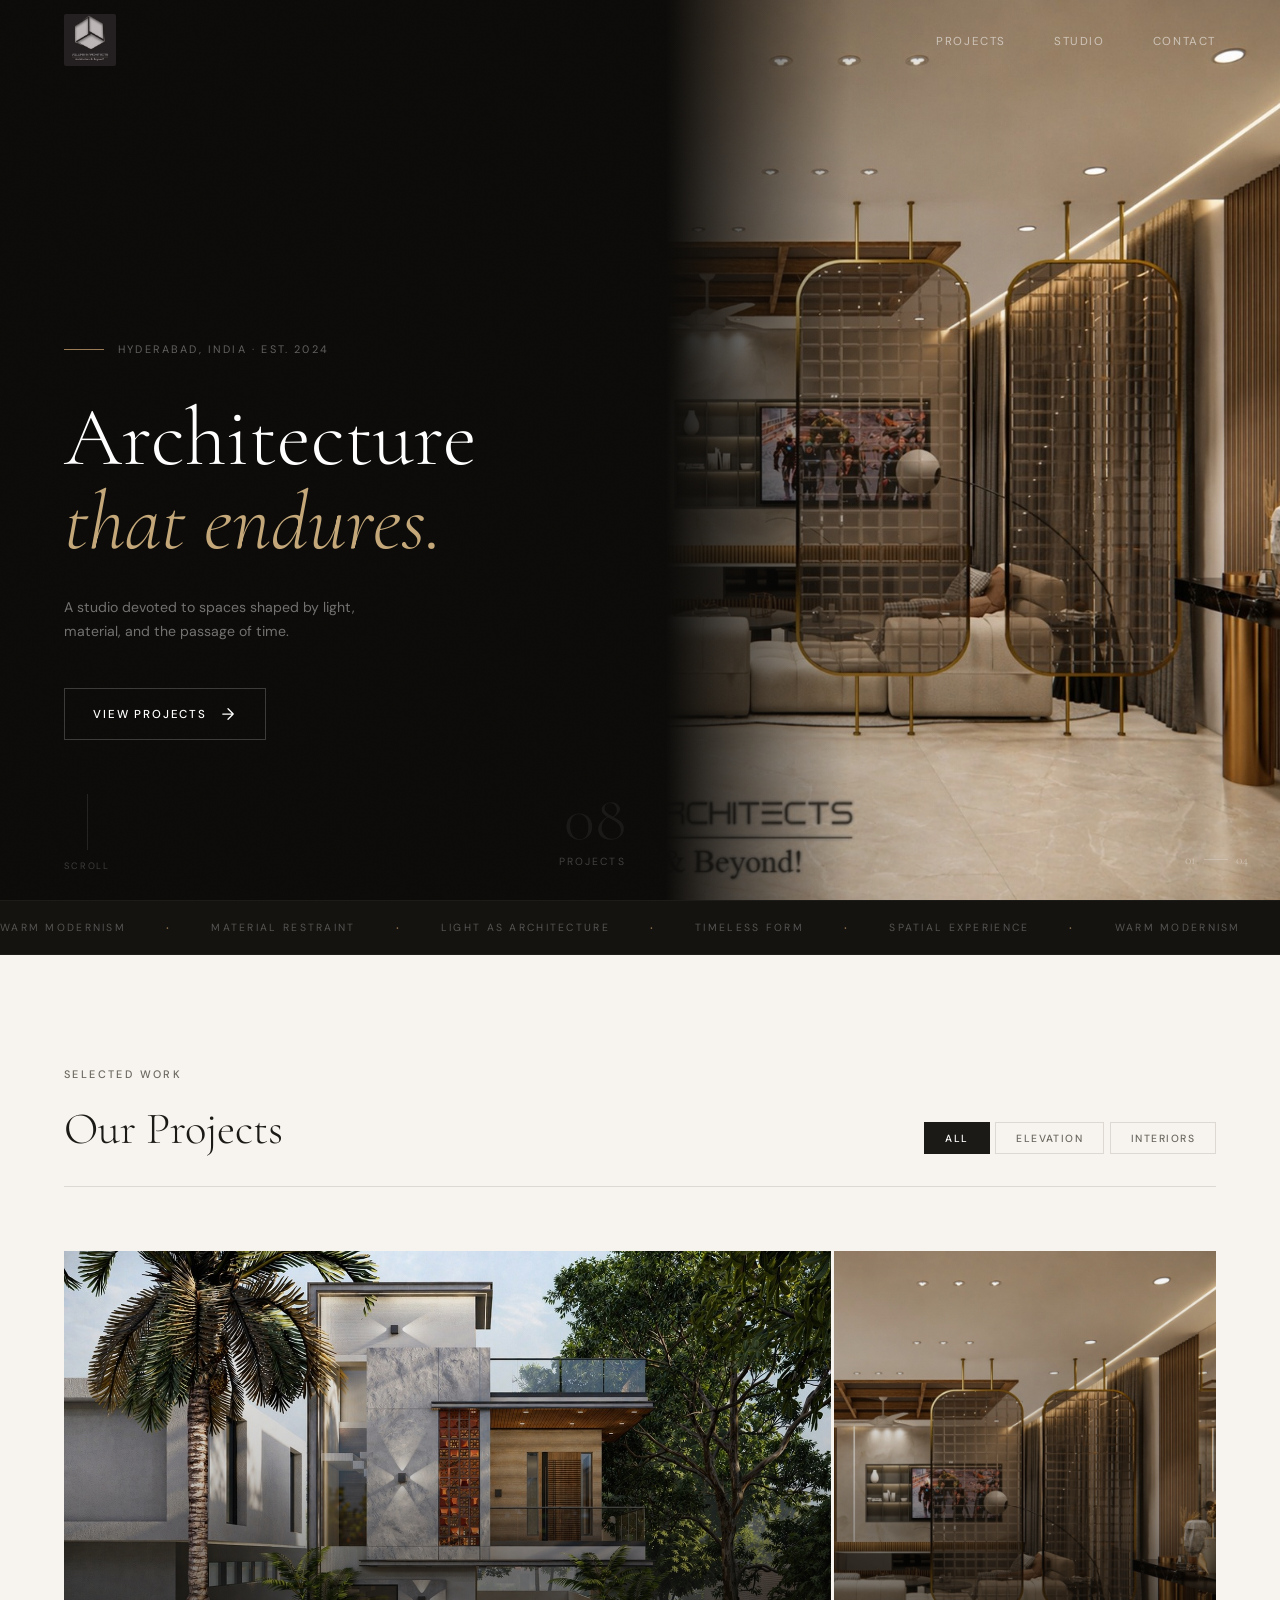
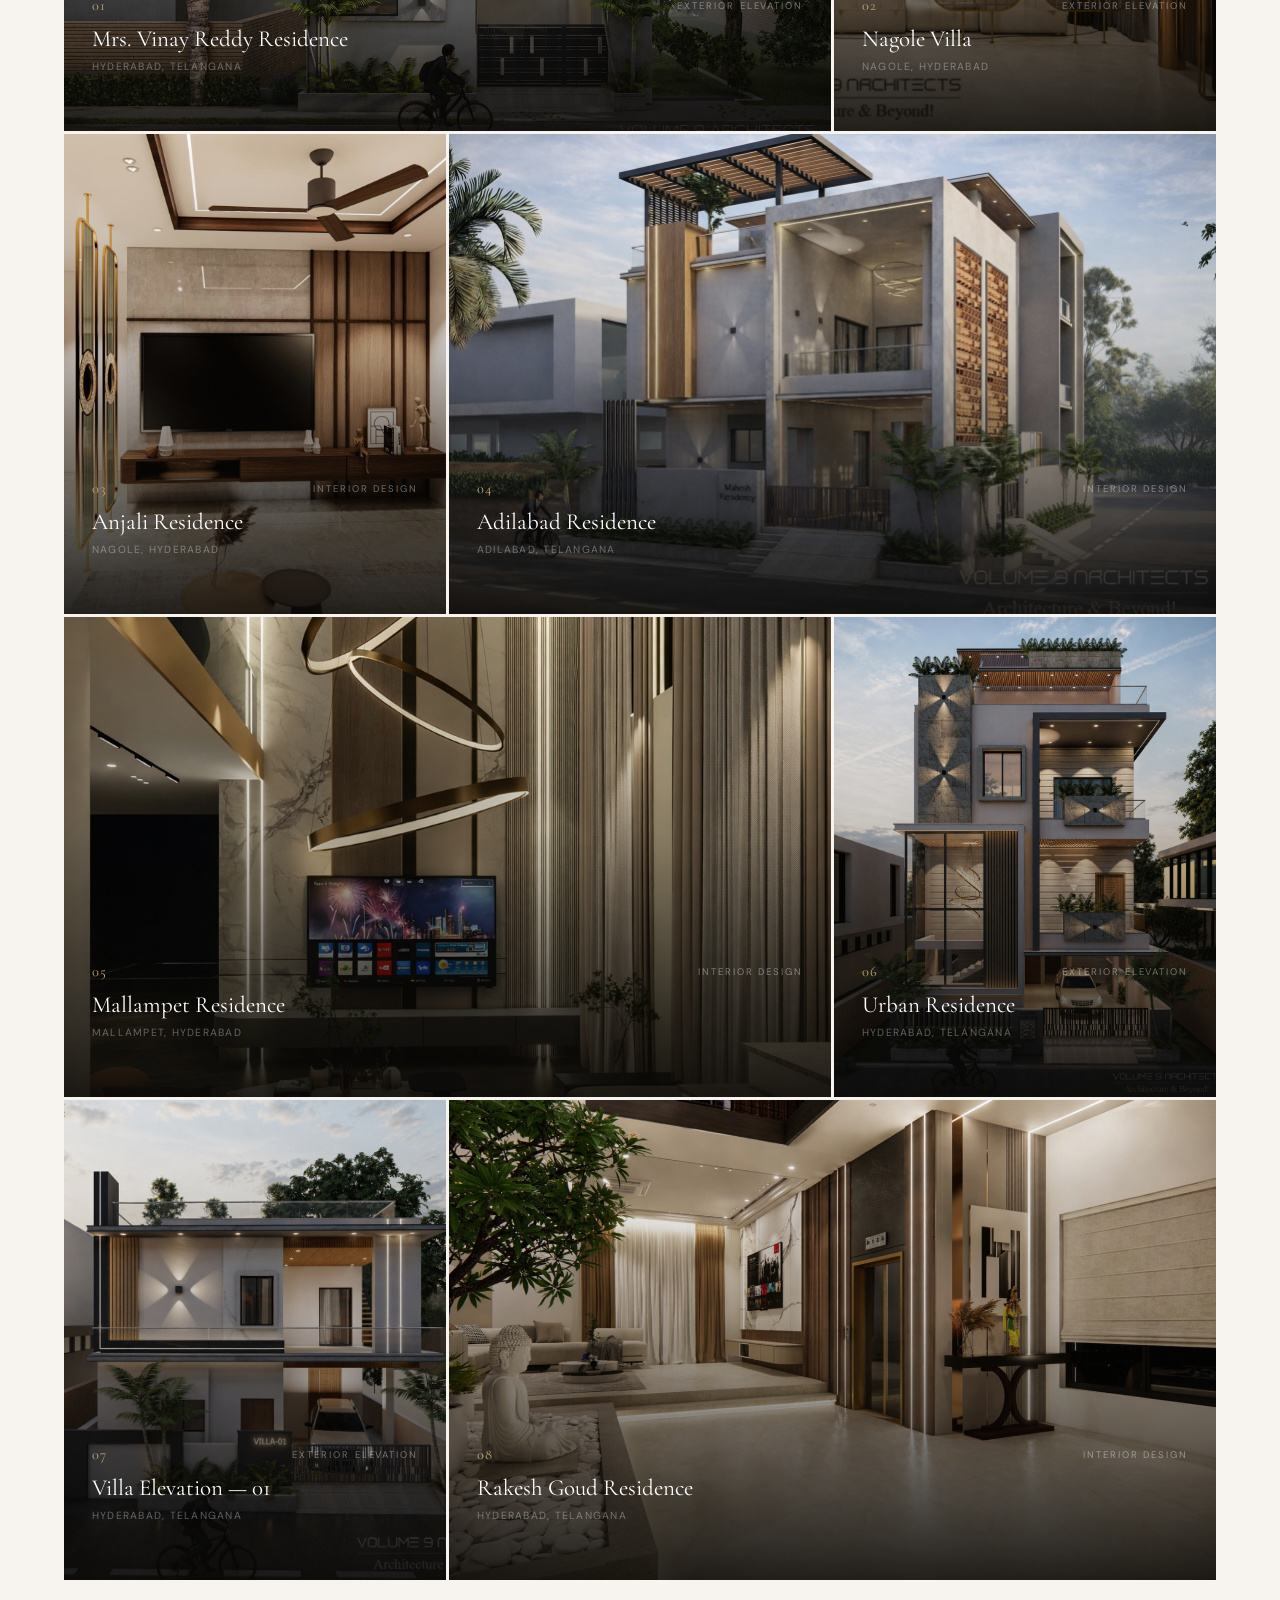
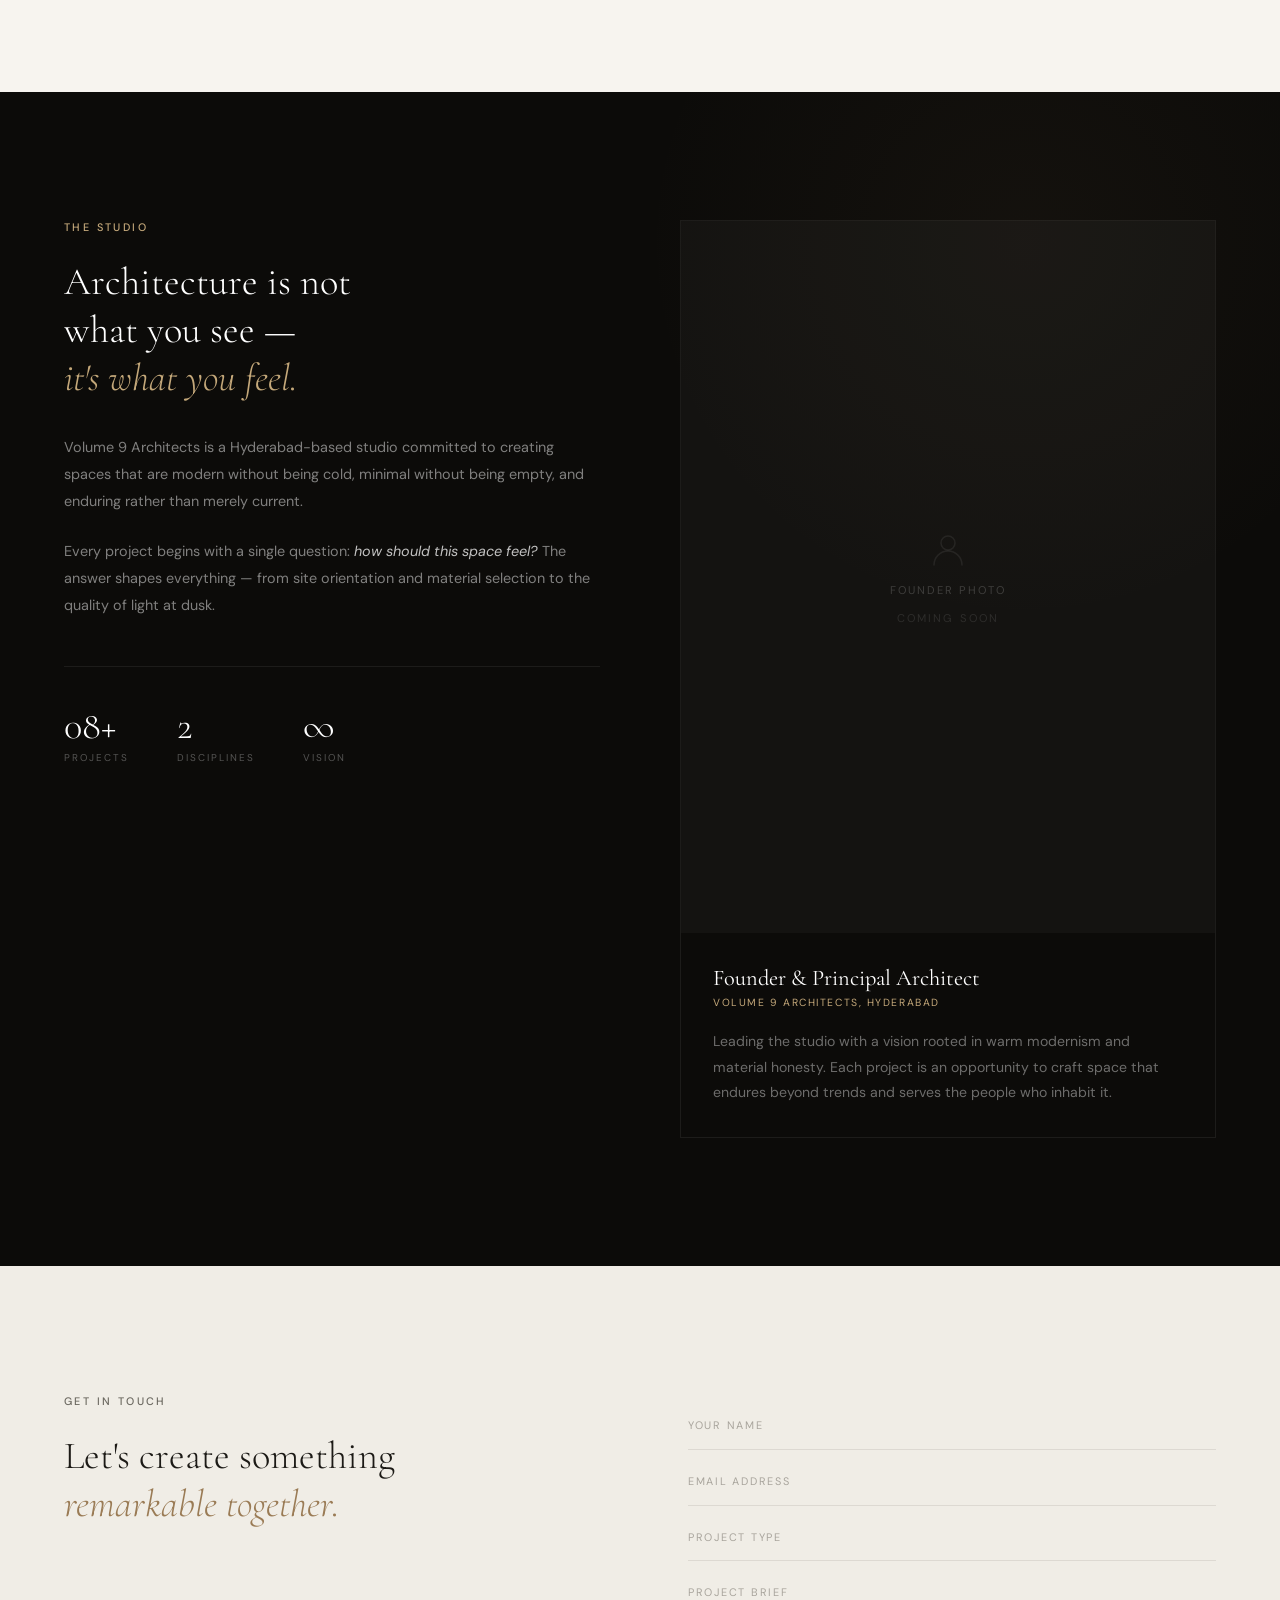
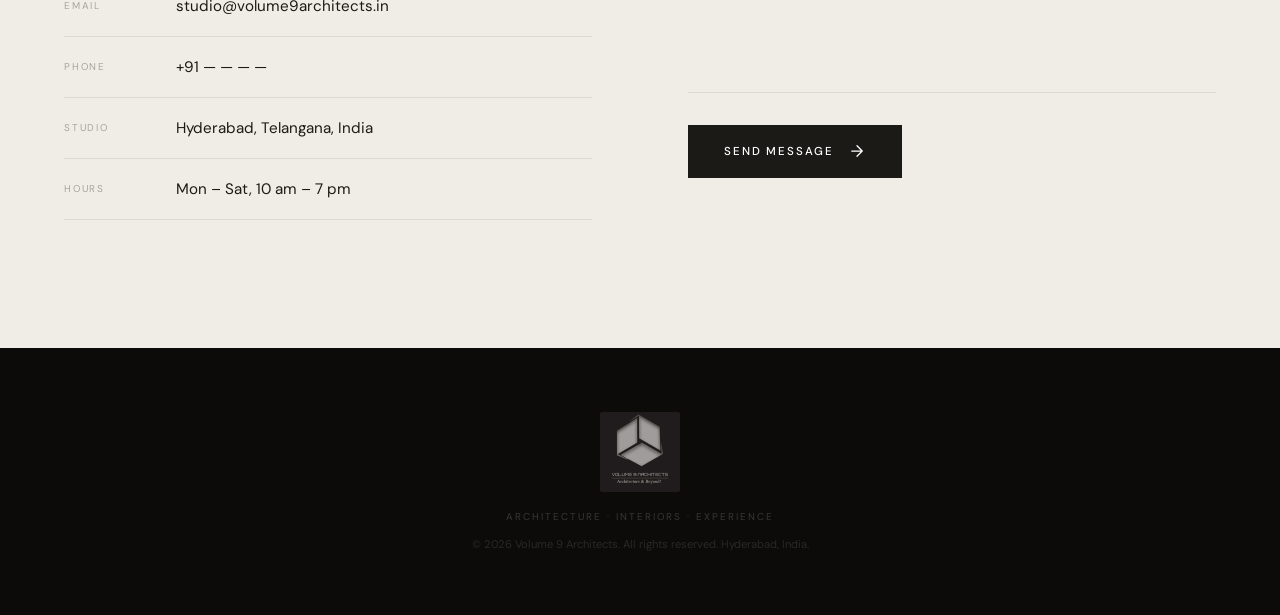
==== commit 83e2356c: "update email to .in domain and wire OAuth app_id Co-Authored-By: Claude Sonnet 4.6 <noreply@anthropi" ====
--- a/index.html
+++ b/index.html
@@ -168,7 +168,7 @@
         <div class="contact-details" data-reveal data-delay="2">
           <div class="c-item">
             <span class="c-label">Email</span>
-            <span class="c-value">studio@volume9architects.com</span>
+            <span class="c-value">studio@volume9architects.in</span>
           </div>
           <div class="c-item">
             <span class="c-label">Phone</span>
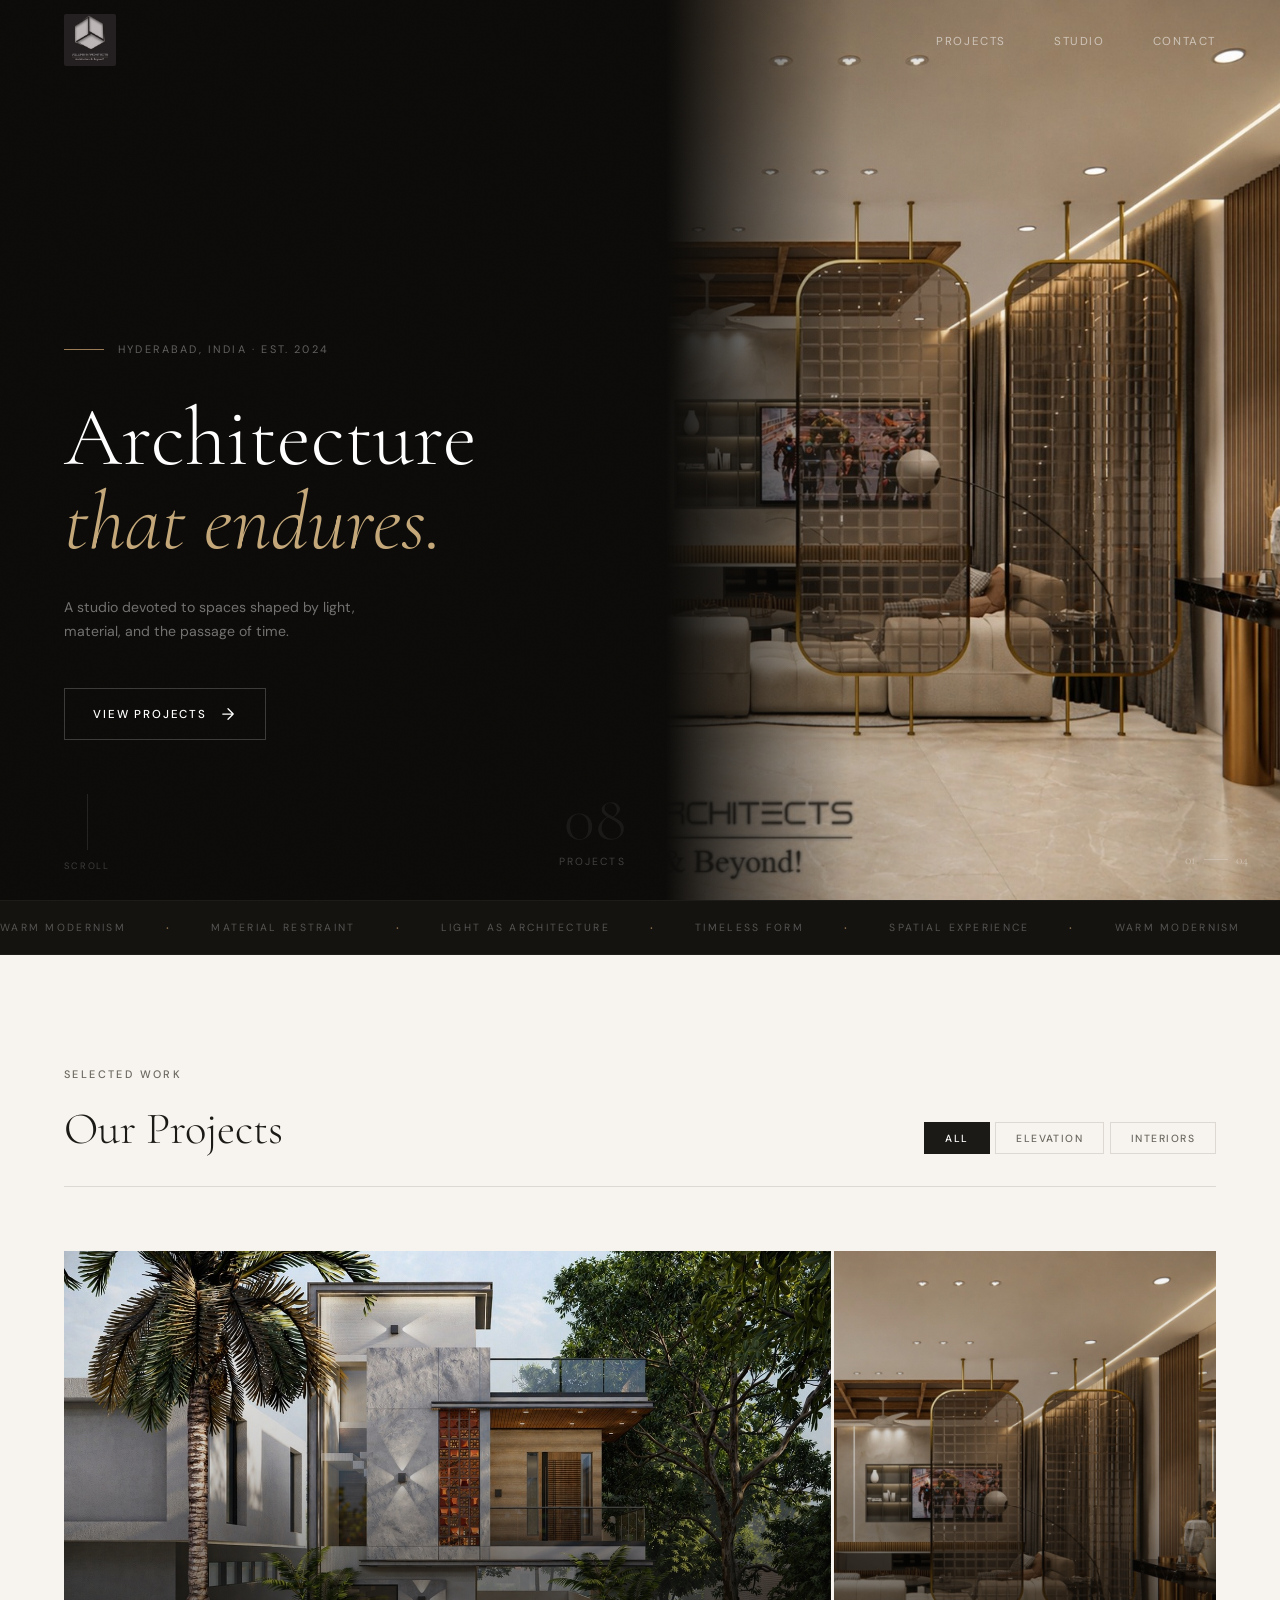
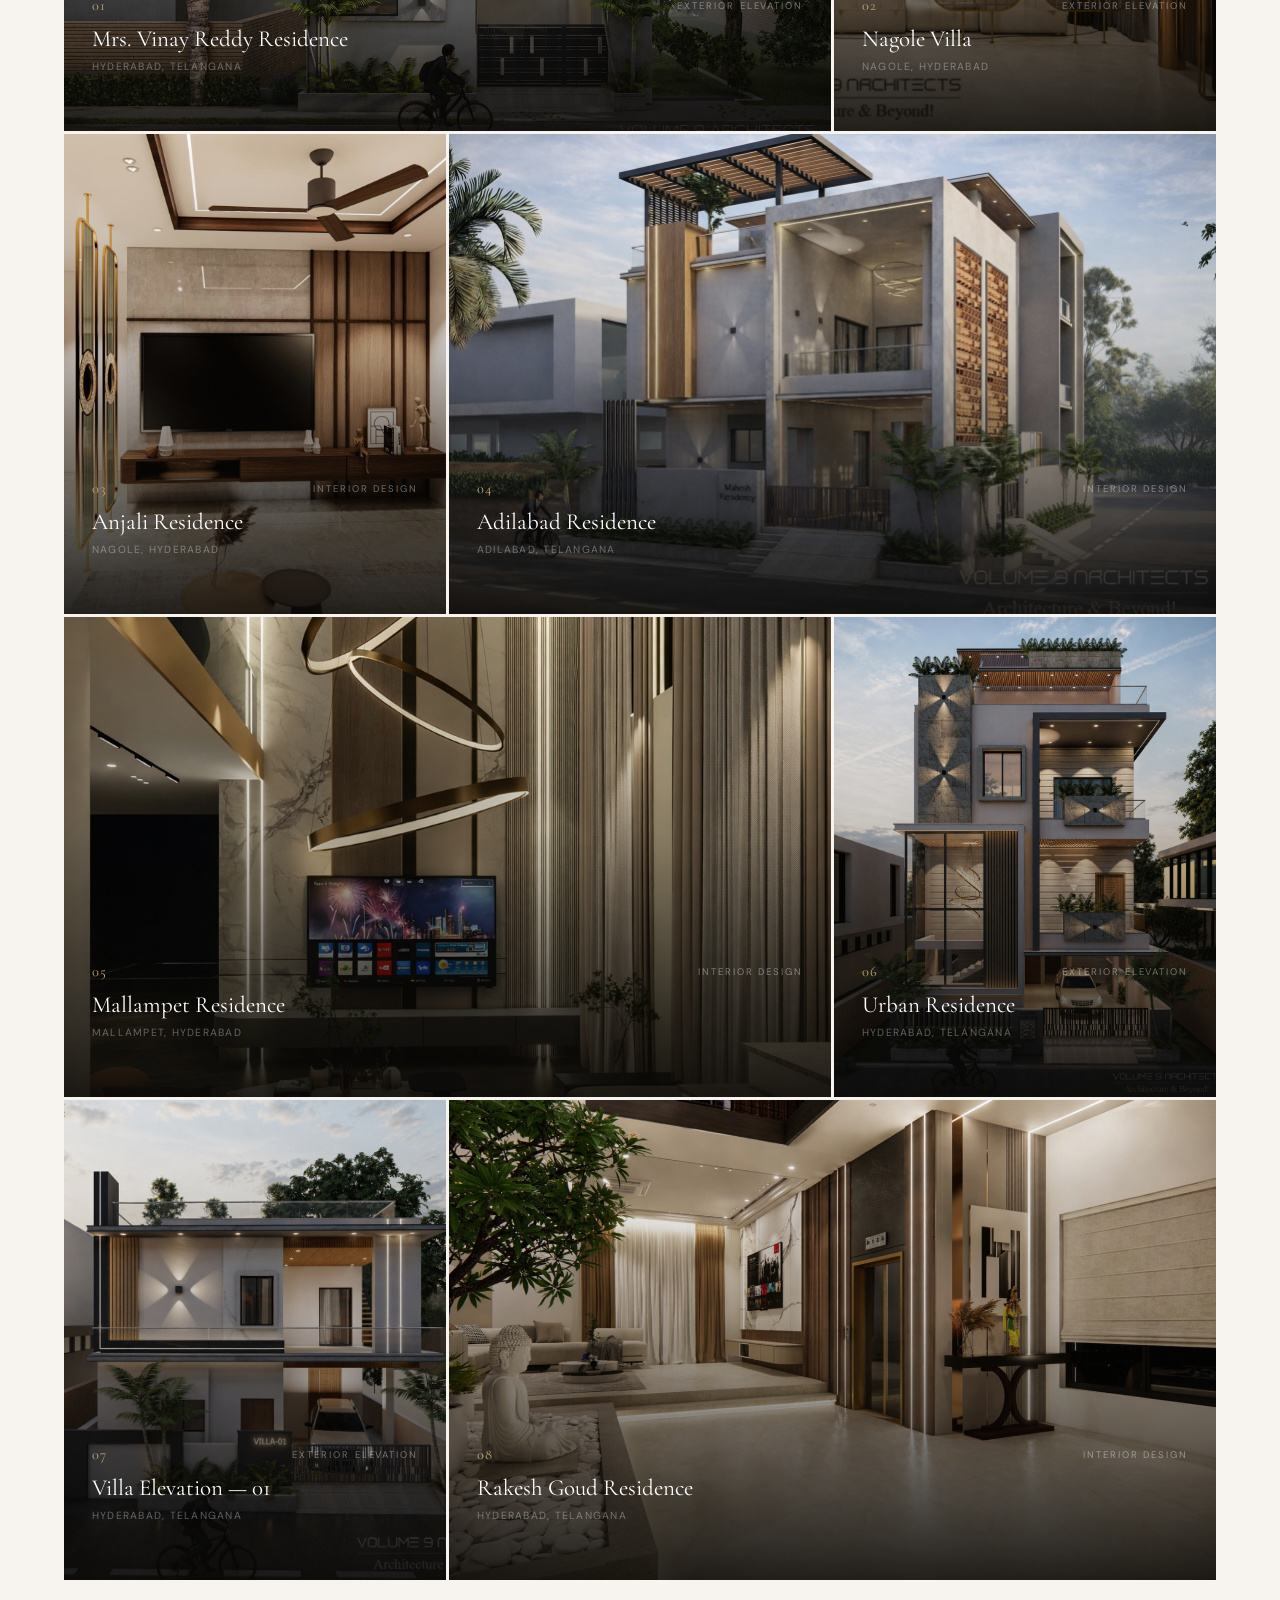
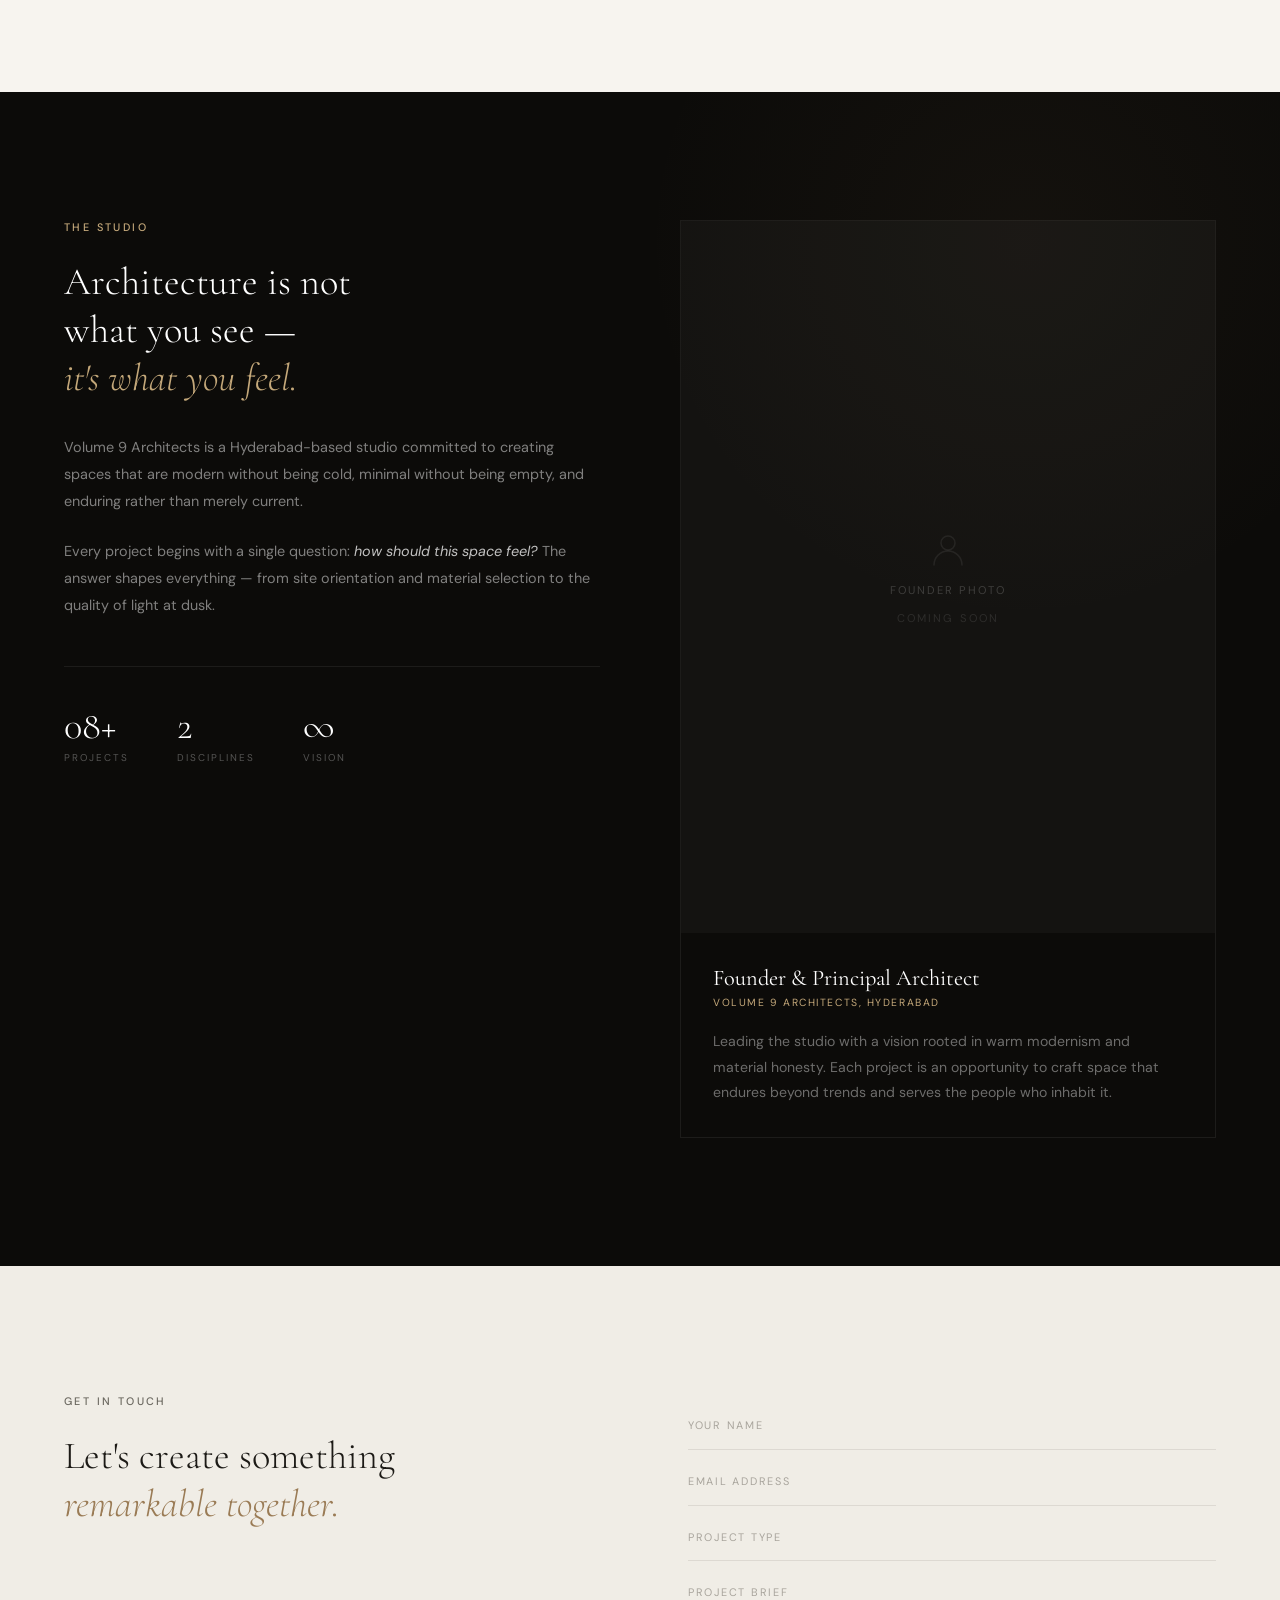
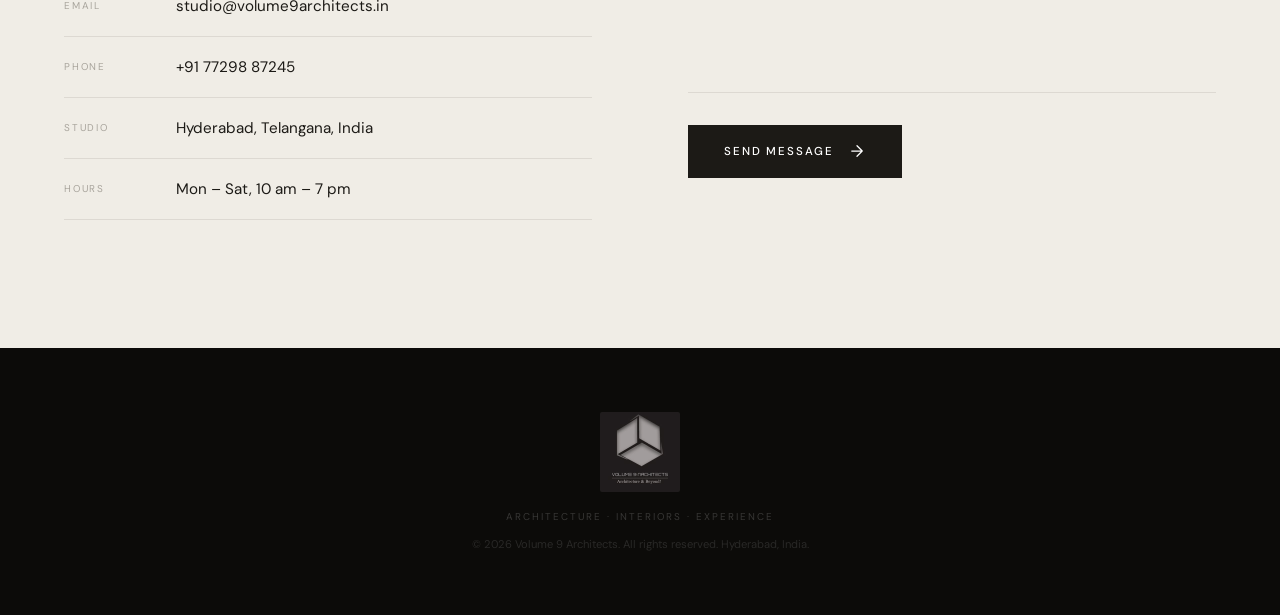
==== commit fdcdc99d: "add contact number and set Cloudflare Worker URL Co-Authored-By: Claude Sonnet 4.6 <noreply@anthropi" ====
--- a/index.html
+++ b/index.html
@@ -172,7 +172,7 @@
           </div>
           <div class="c-item">
             <span class="c-label">Phone</span>
-            <span class="c-value">+91 &mdash; &mdash; &mdash; &mdash;</span>
+            <span class="c-value">+91 77298 87245</span>
           </div>
           <div class="c-item">
             <span class="c-label">Studio</span>
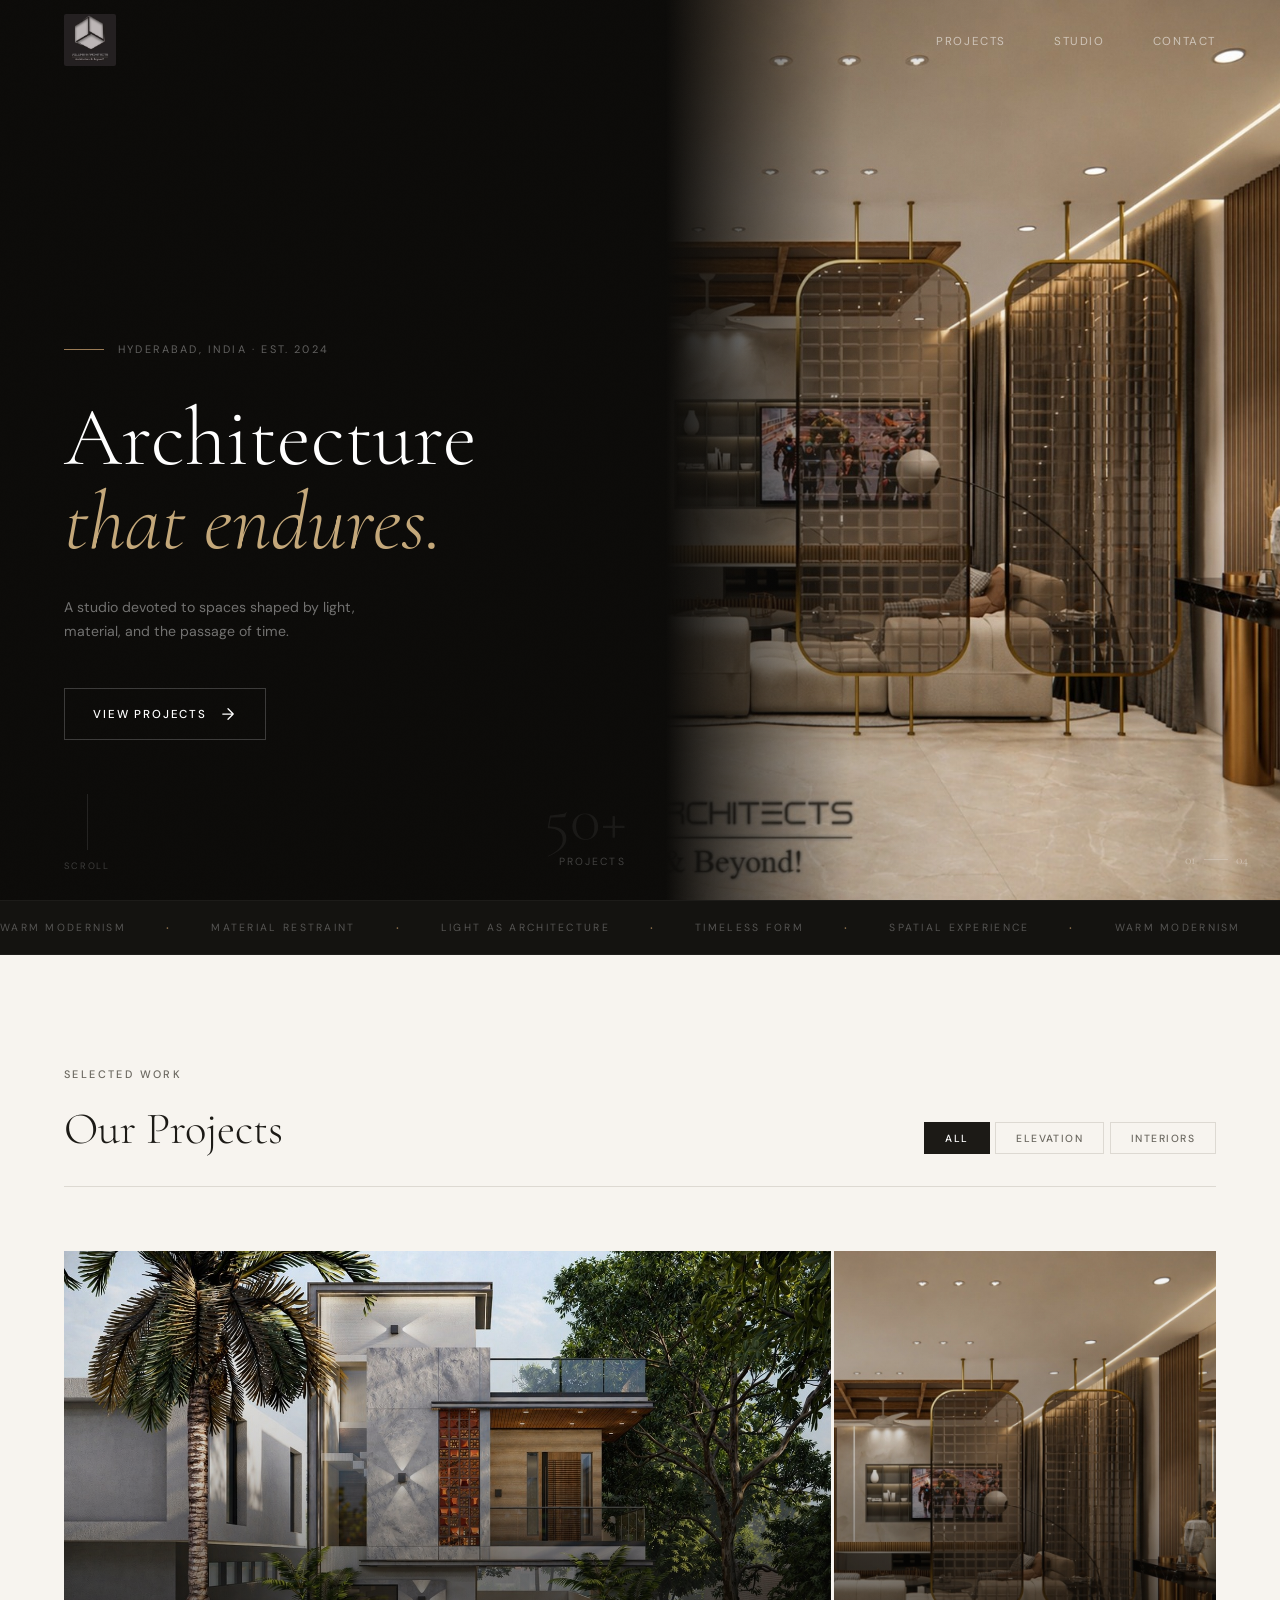
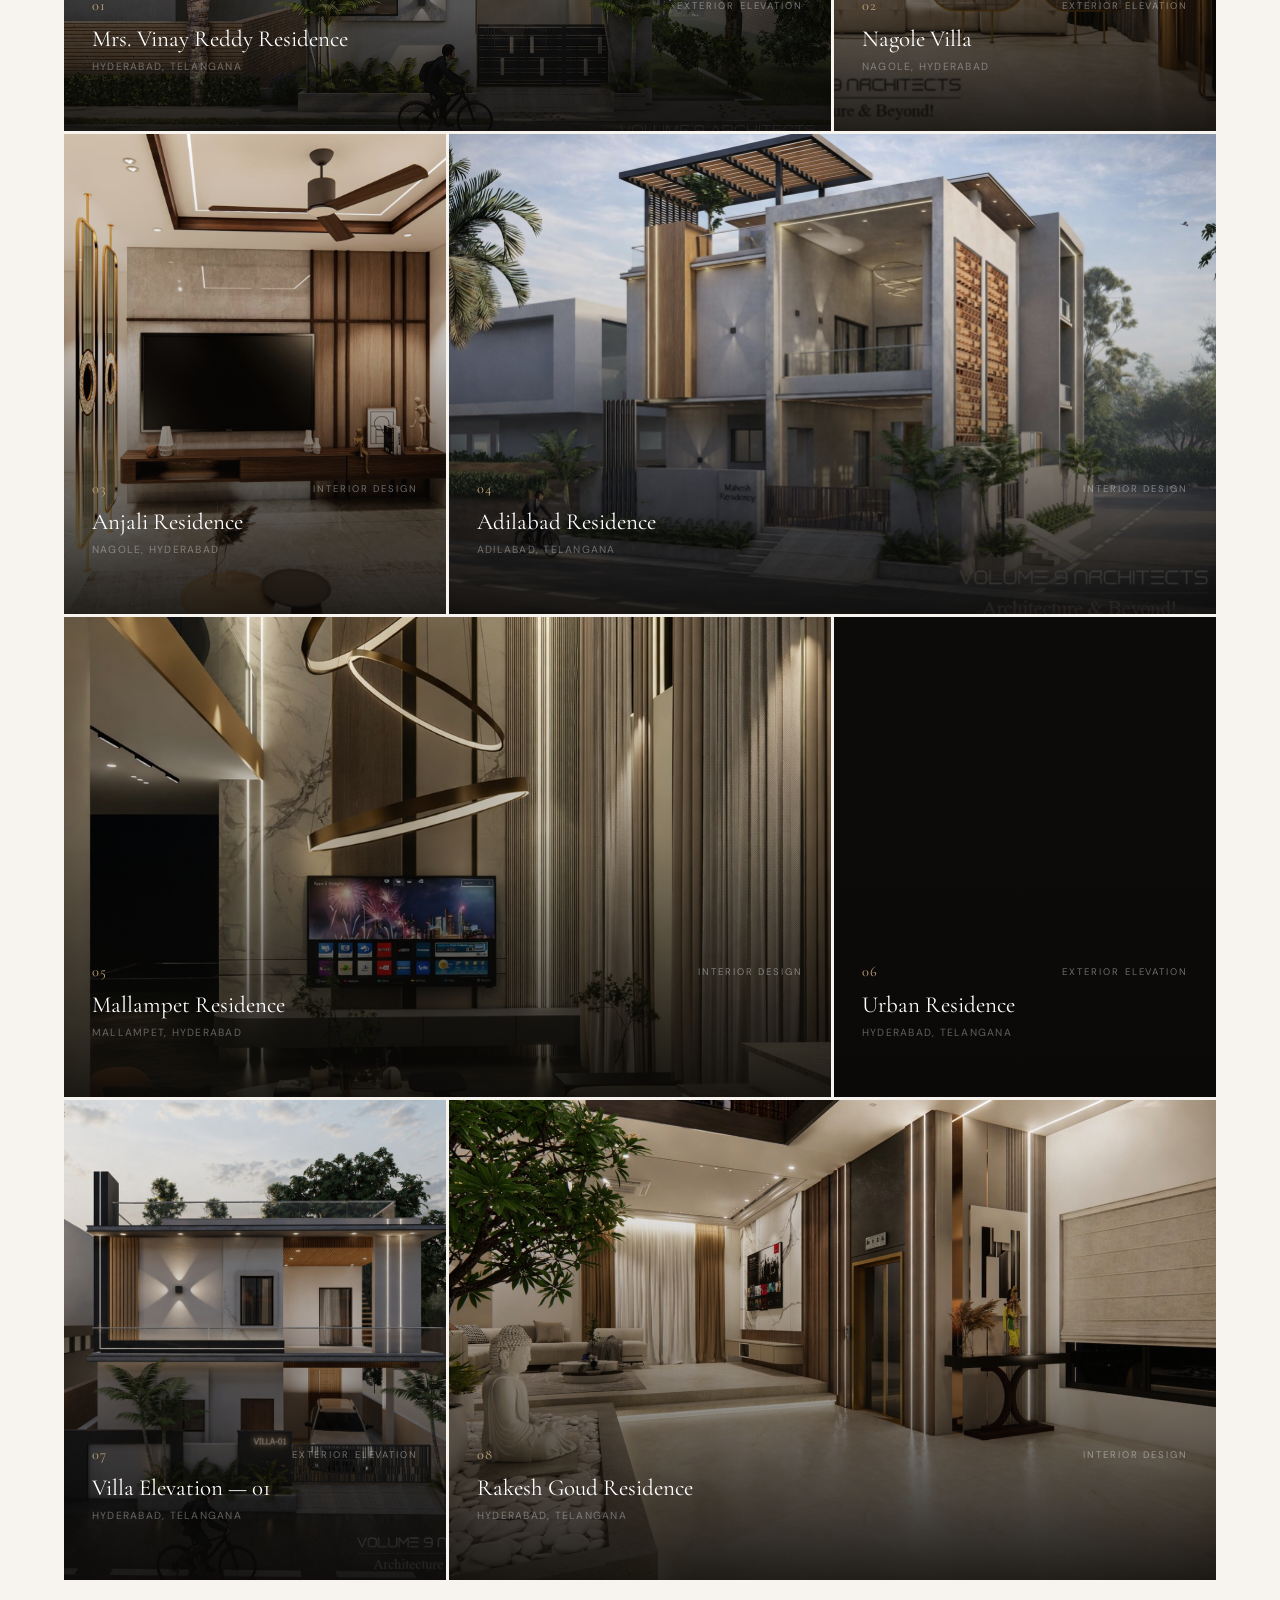
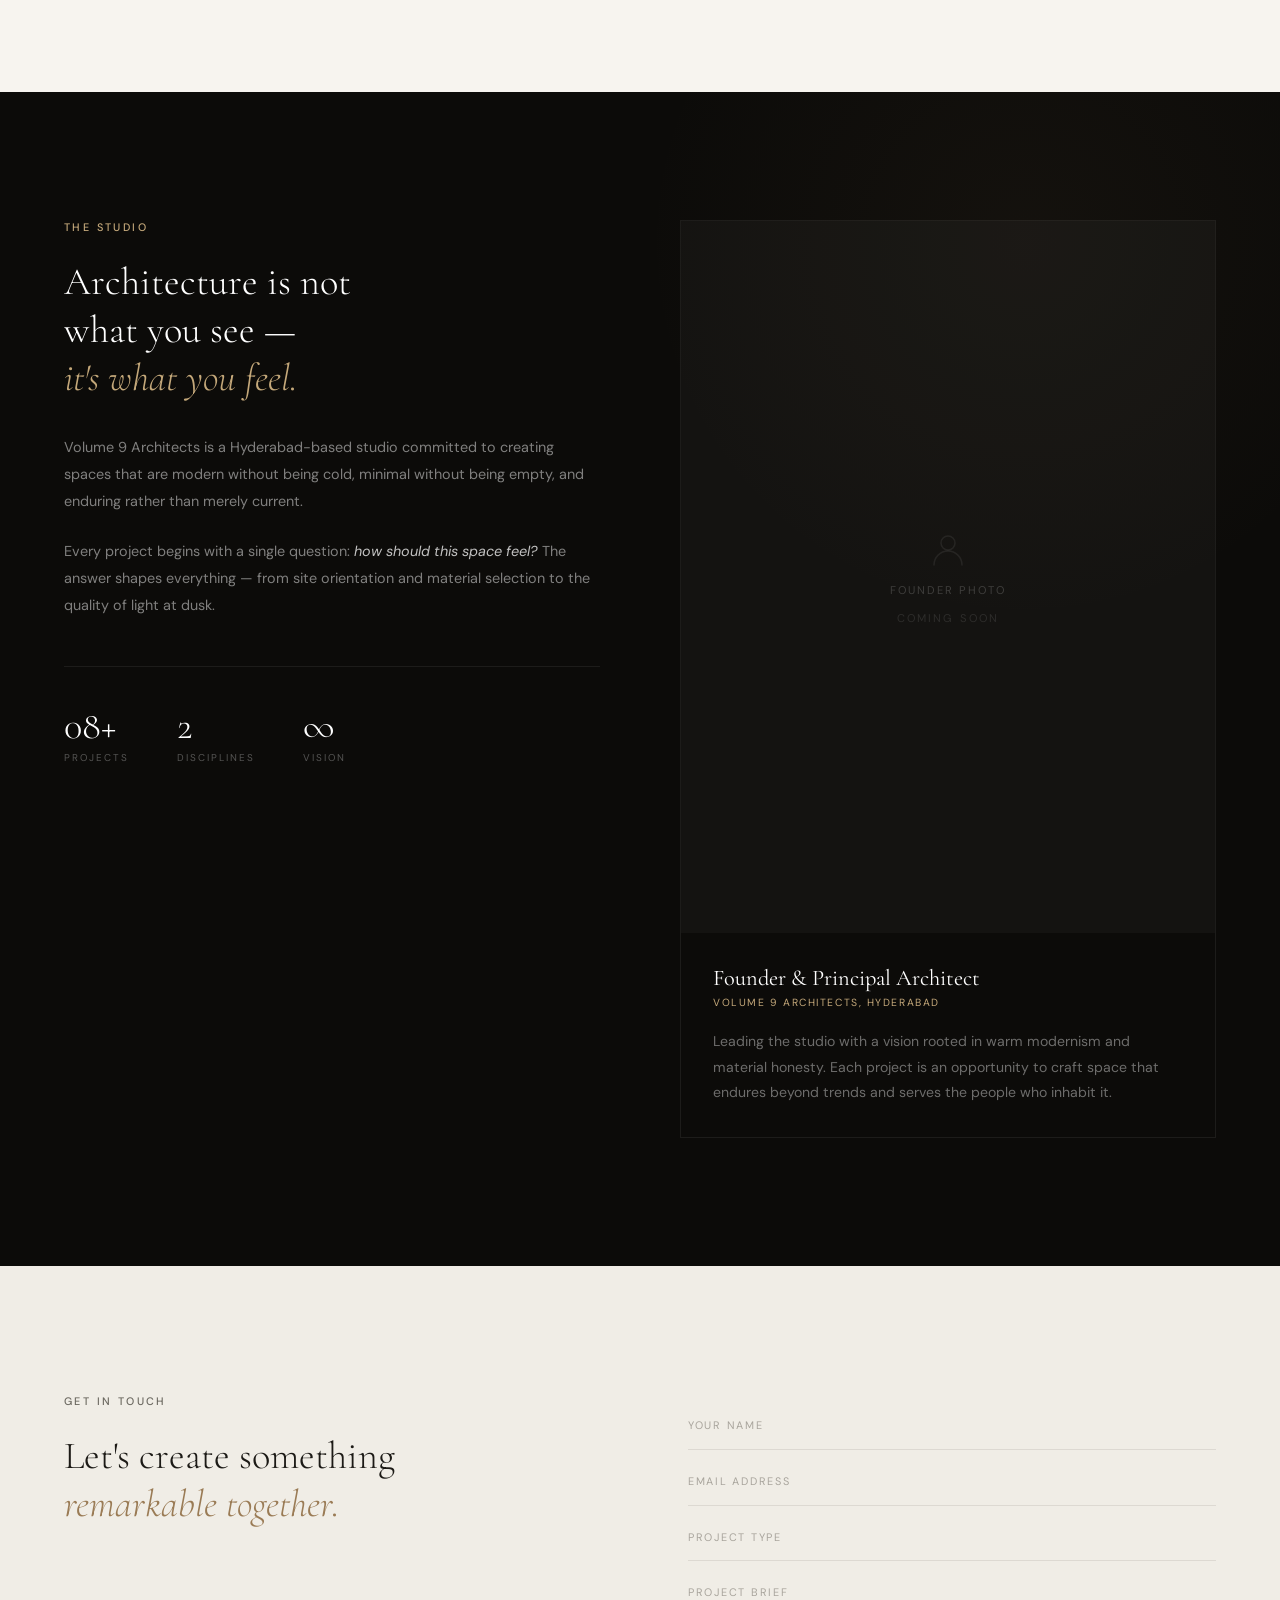
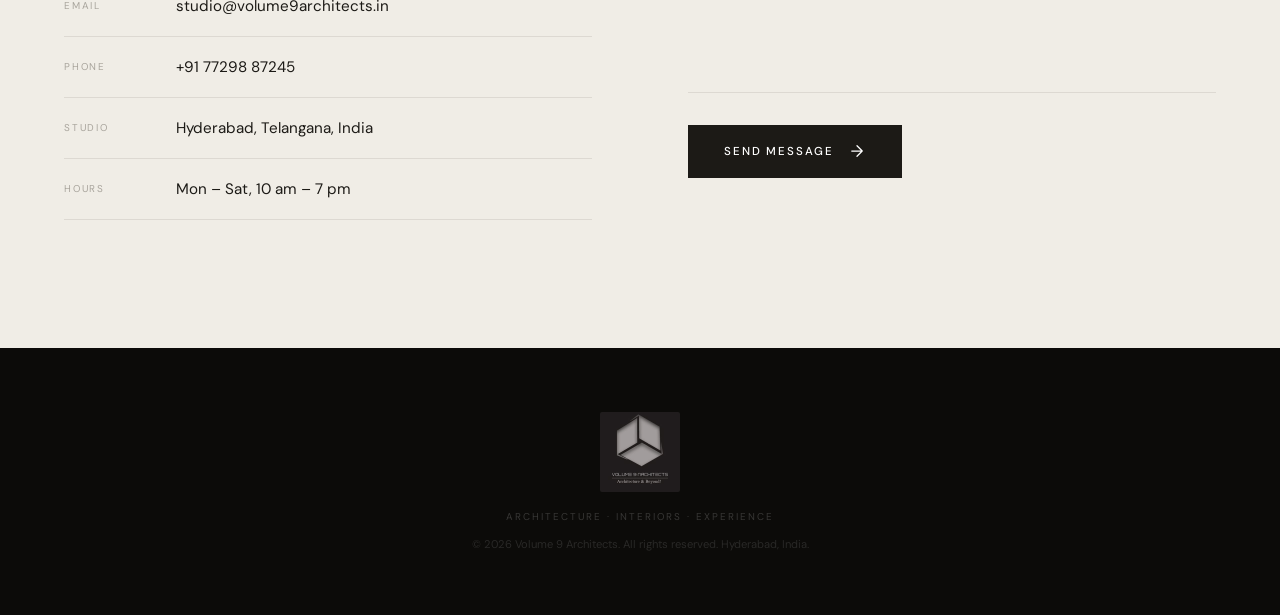
==== commit f001f0b7: "Update index.html with 50+ projects" ====
--- a/index.html
+++ b/index.html
@@ -51,7 +51,7 @@
         </a>
       </div>
       <div class="hero-counter" data-anim="fade-up" data-delay="1100">
-        <span class="hero-count-num">08</span>
+        <span class="hero-count-num">50+</span>
         <span class="hero-count-label">Projects</span>
       </div>
     </div>
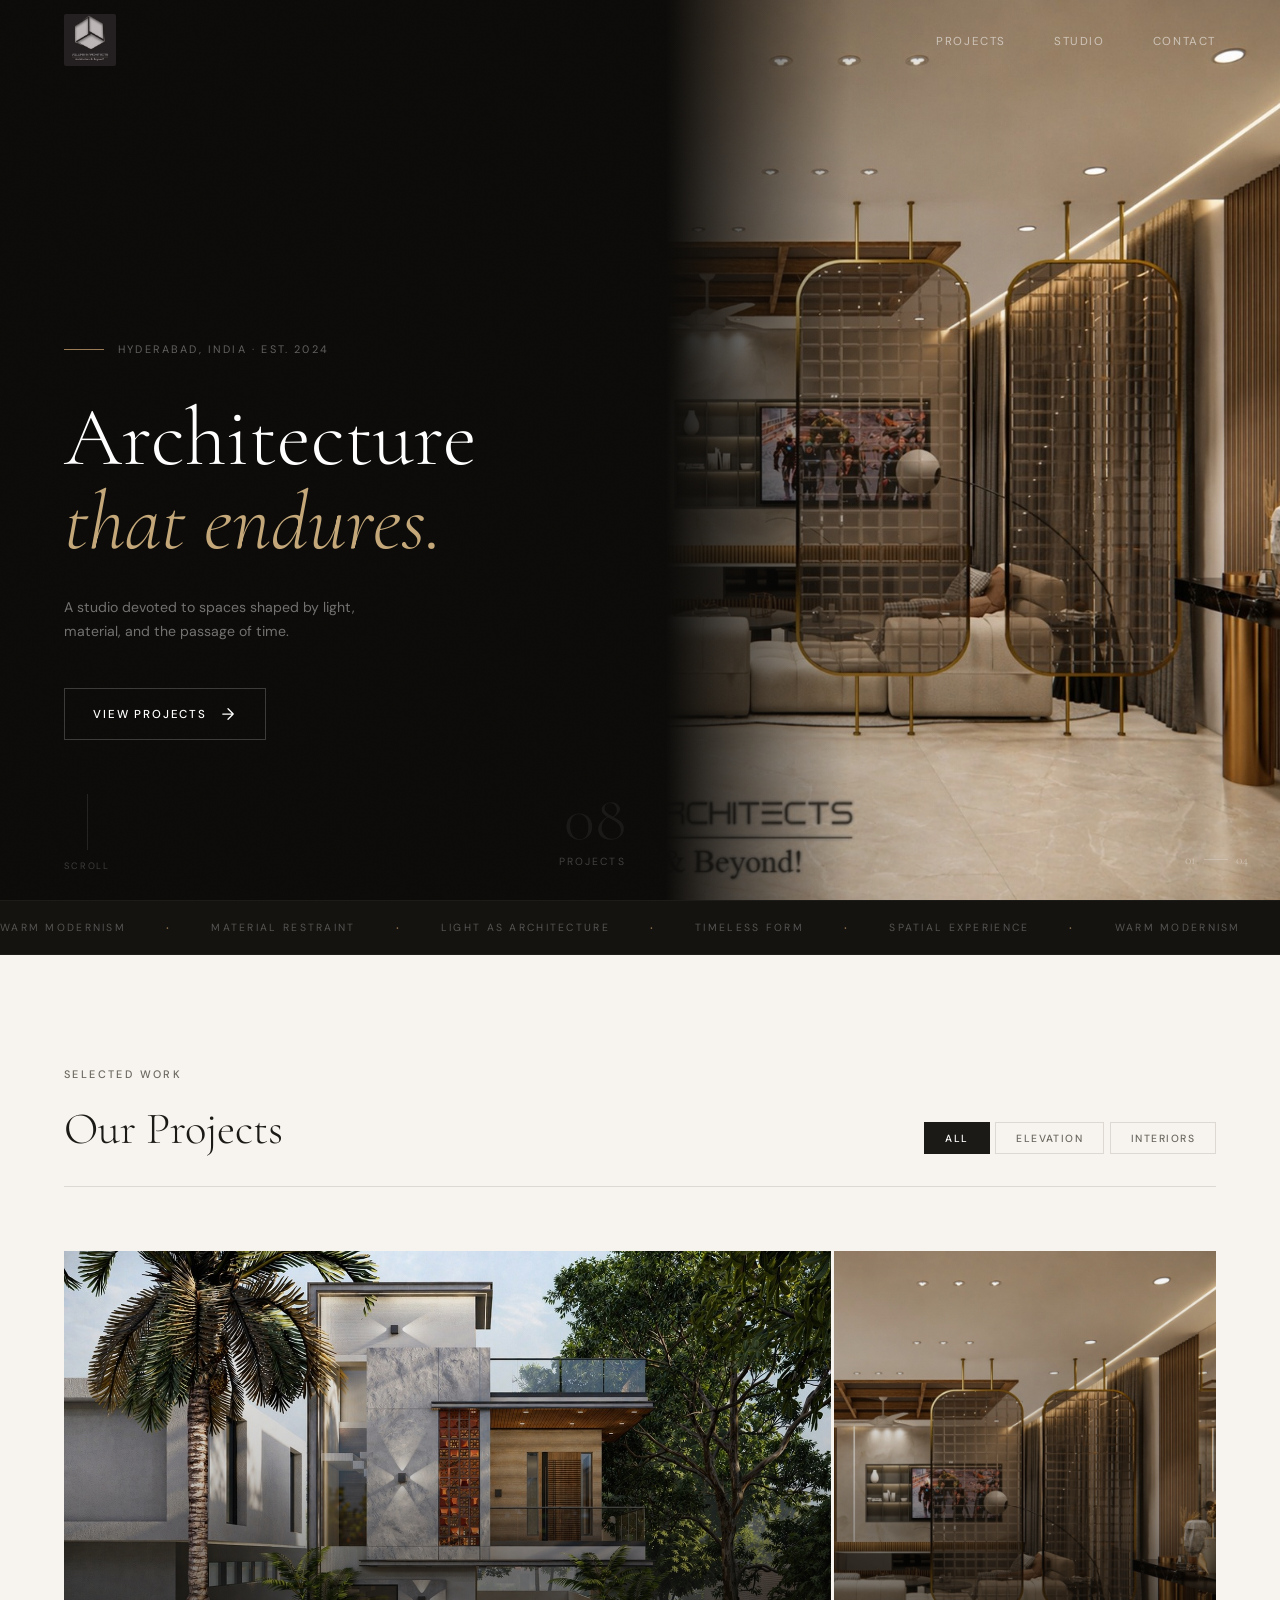
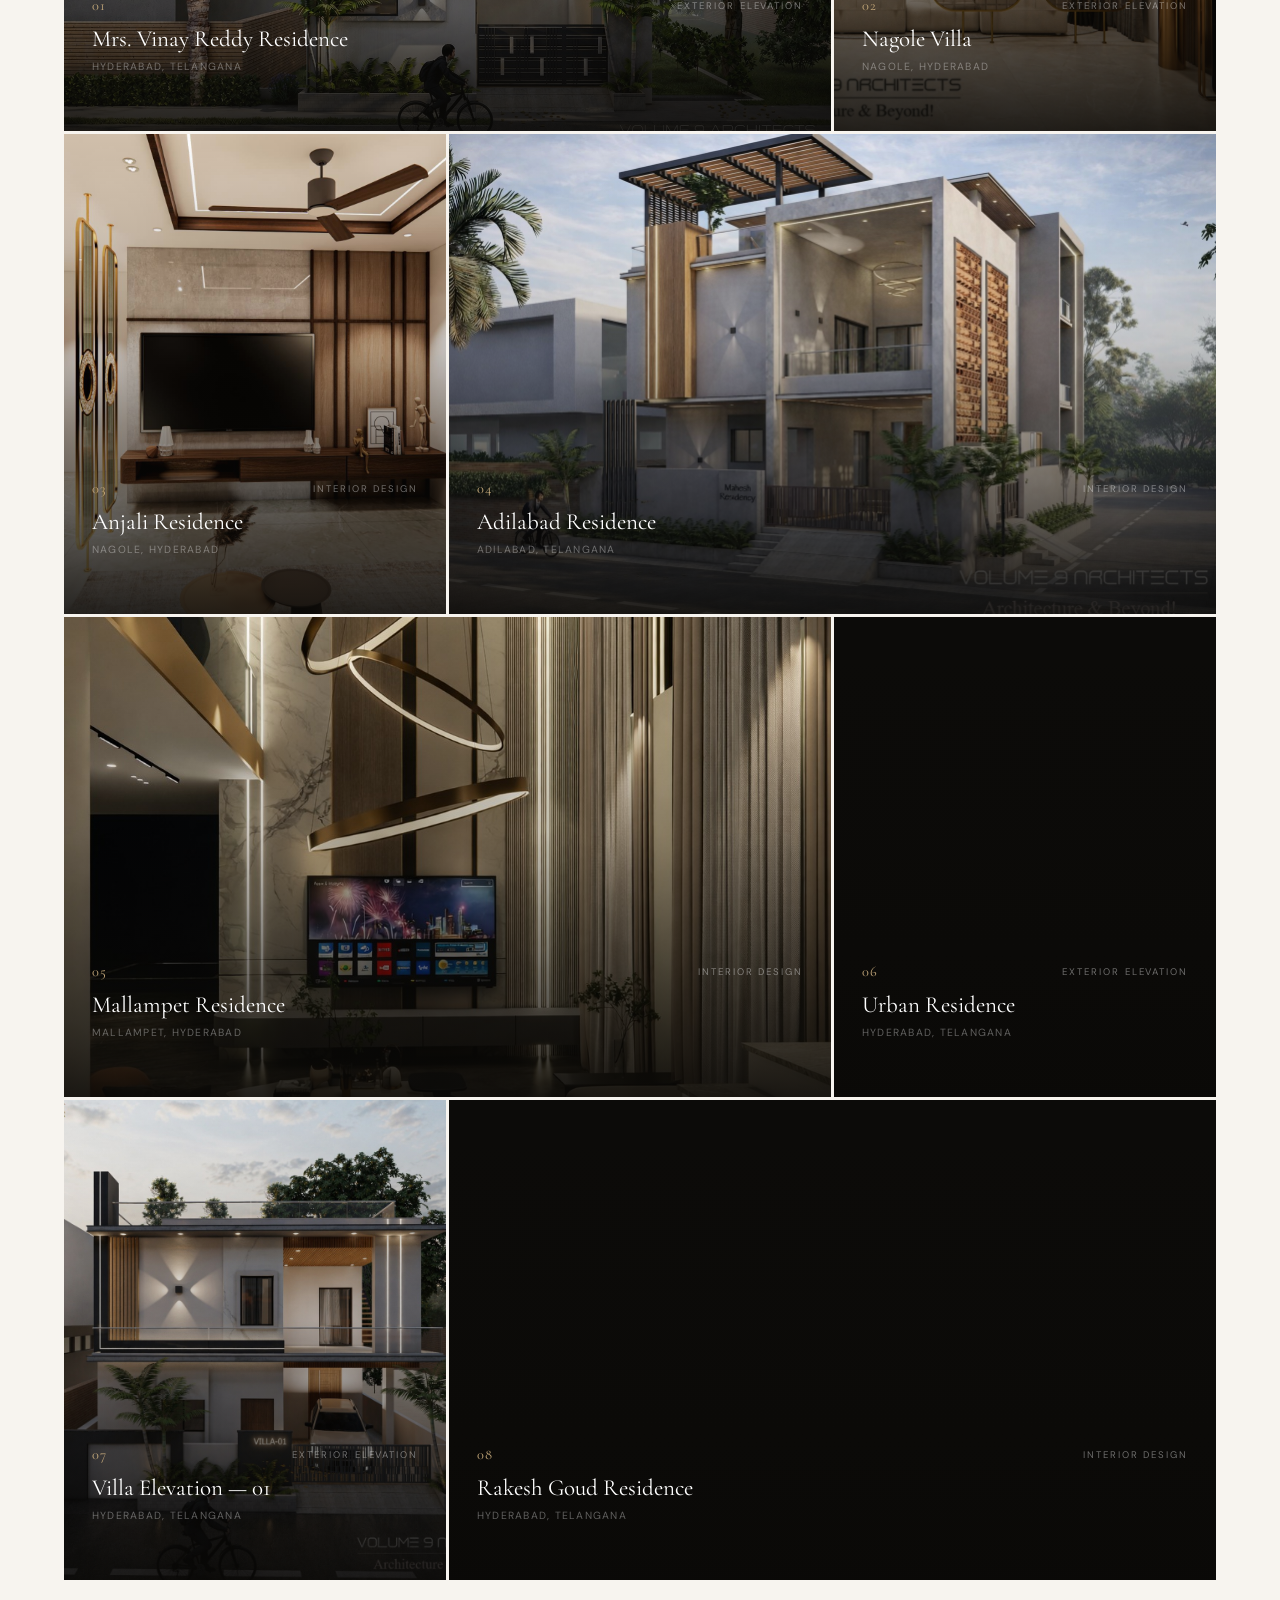
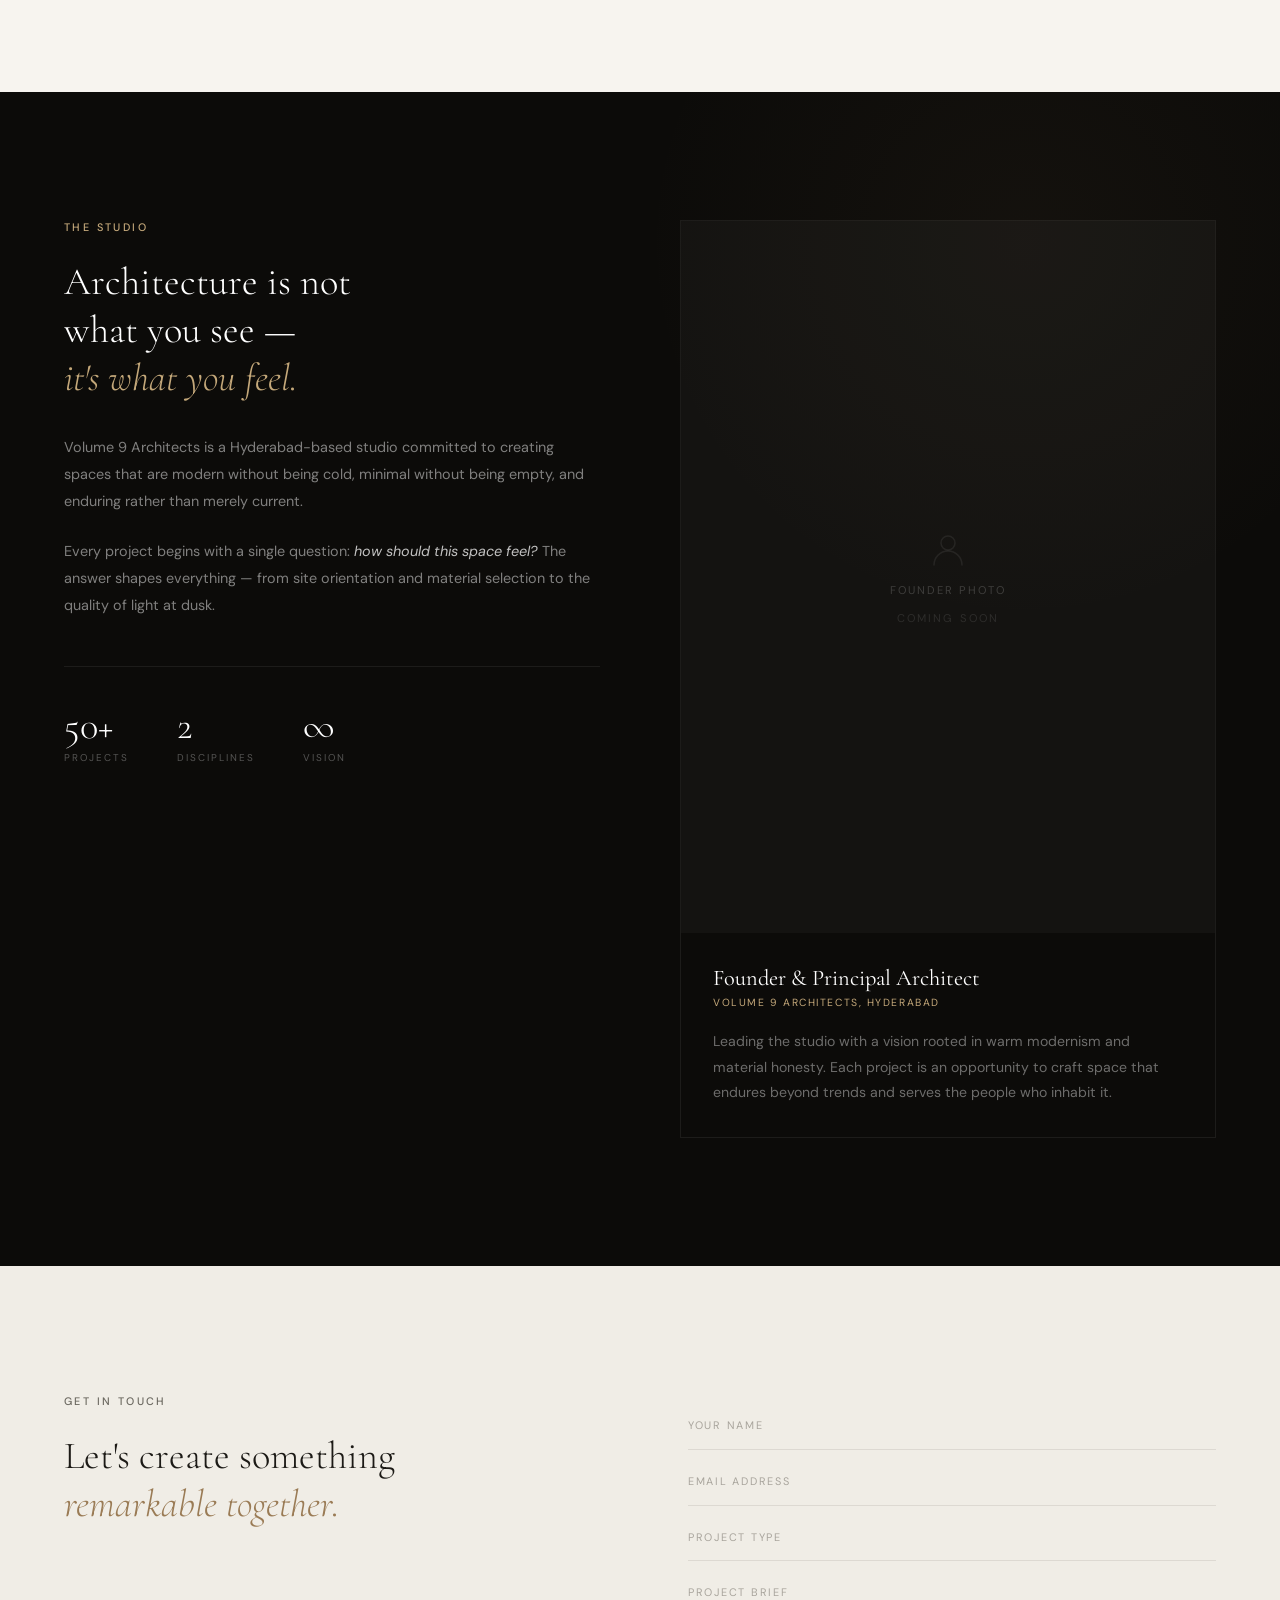
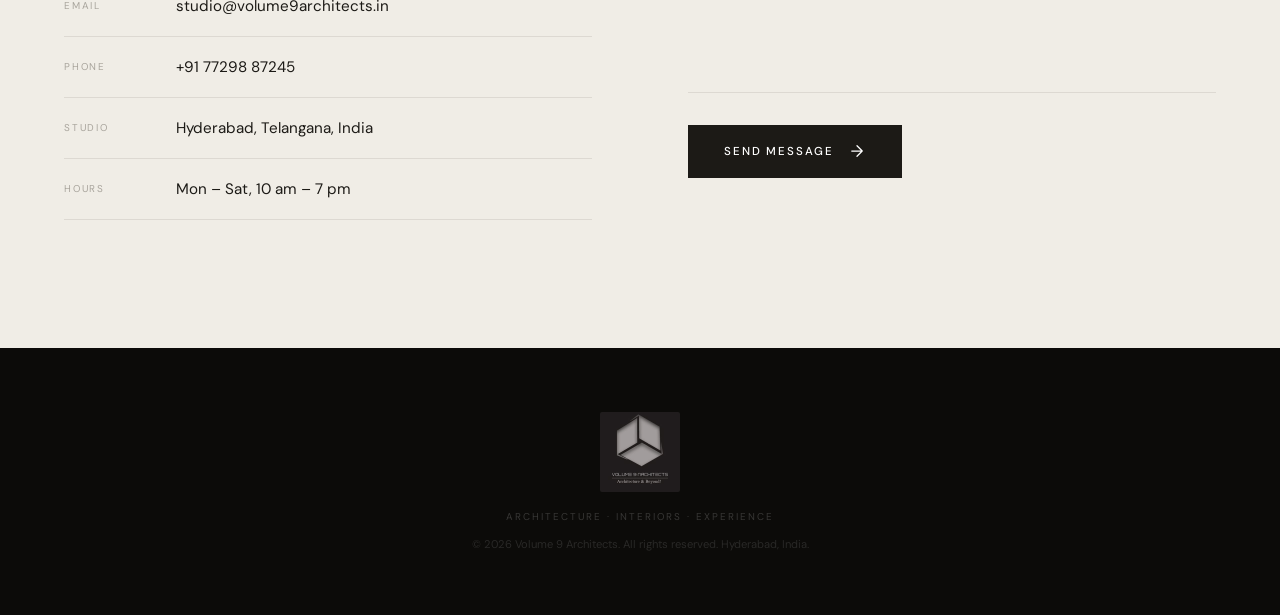
==== commit 6cfc5e83: "Update index.html revert wrong place change and updated project count to 50+" ====
--- a/index.html
+++ b/index.html
@@ -51,7 +51,7 @@
         </a>
       </div>
       <div class="hero-counter" data-anim="fade-up" data-delay="1100">
-        <span class="hero-count-num">50+</span>
+        <span class="hero-count-num">08</span>
         <span class="hero-count-label">Projects</span>
       </div>
     </div>
@@ -125,7 +125,7 @@
         </p>
         <div class="about-stats" data-reveal data-delay="4">
           <div class="stat">
-            <span class="stat-n">08+</span>
+            <span class="stat-n">50+</span>
             <span class="stat-l">Projects</span>
           </div>
           <div class="stat">
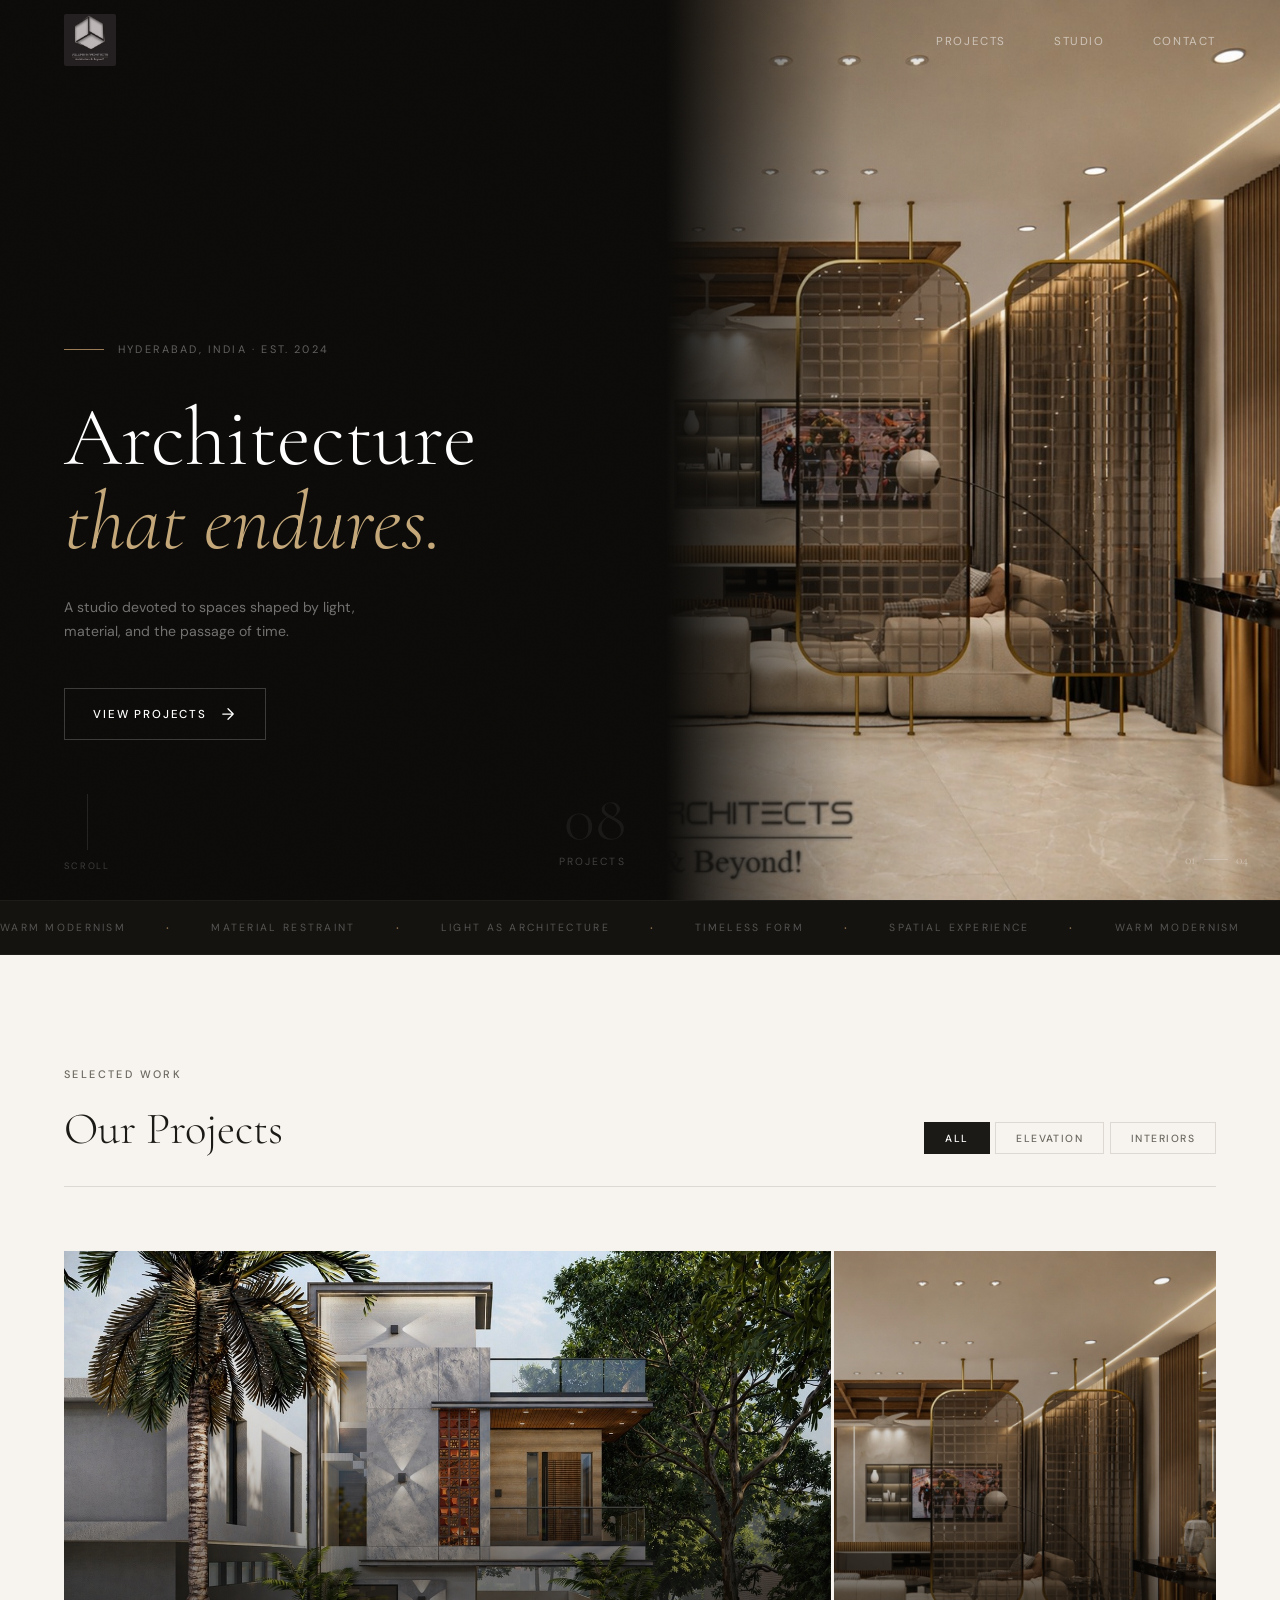
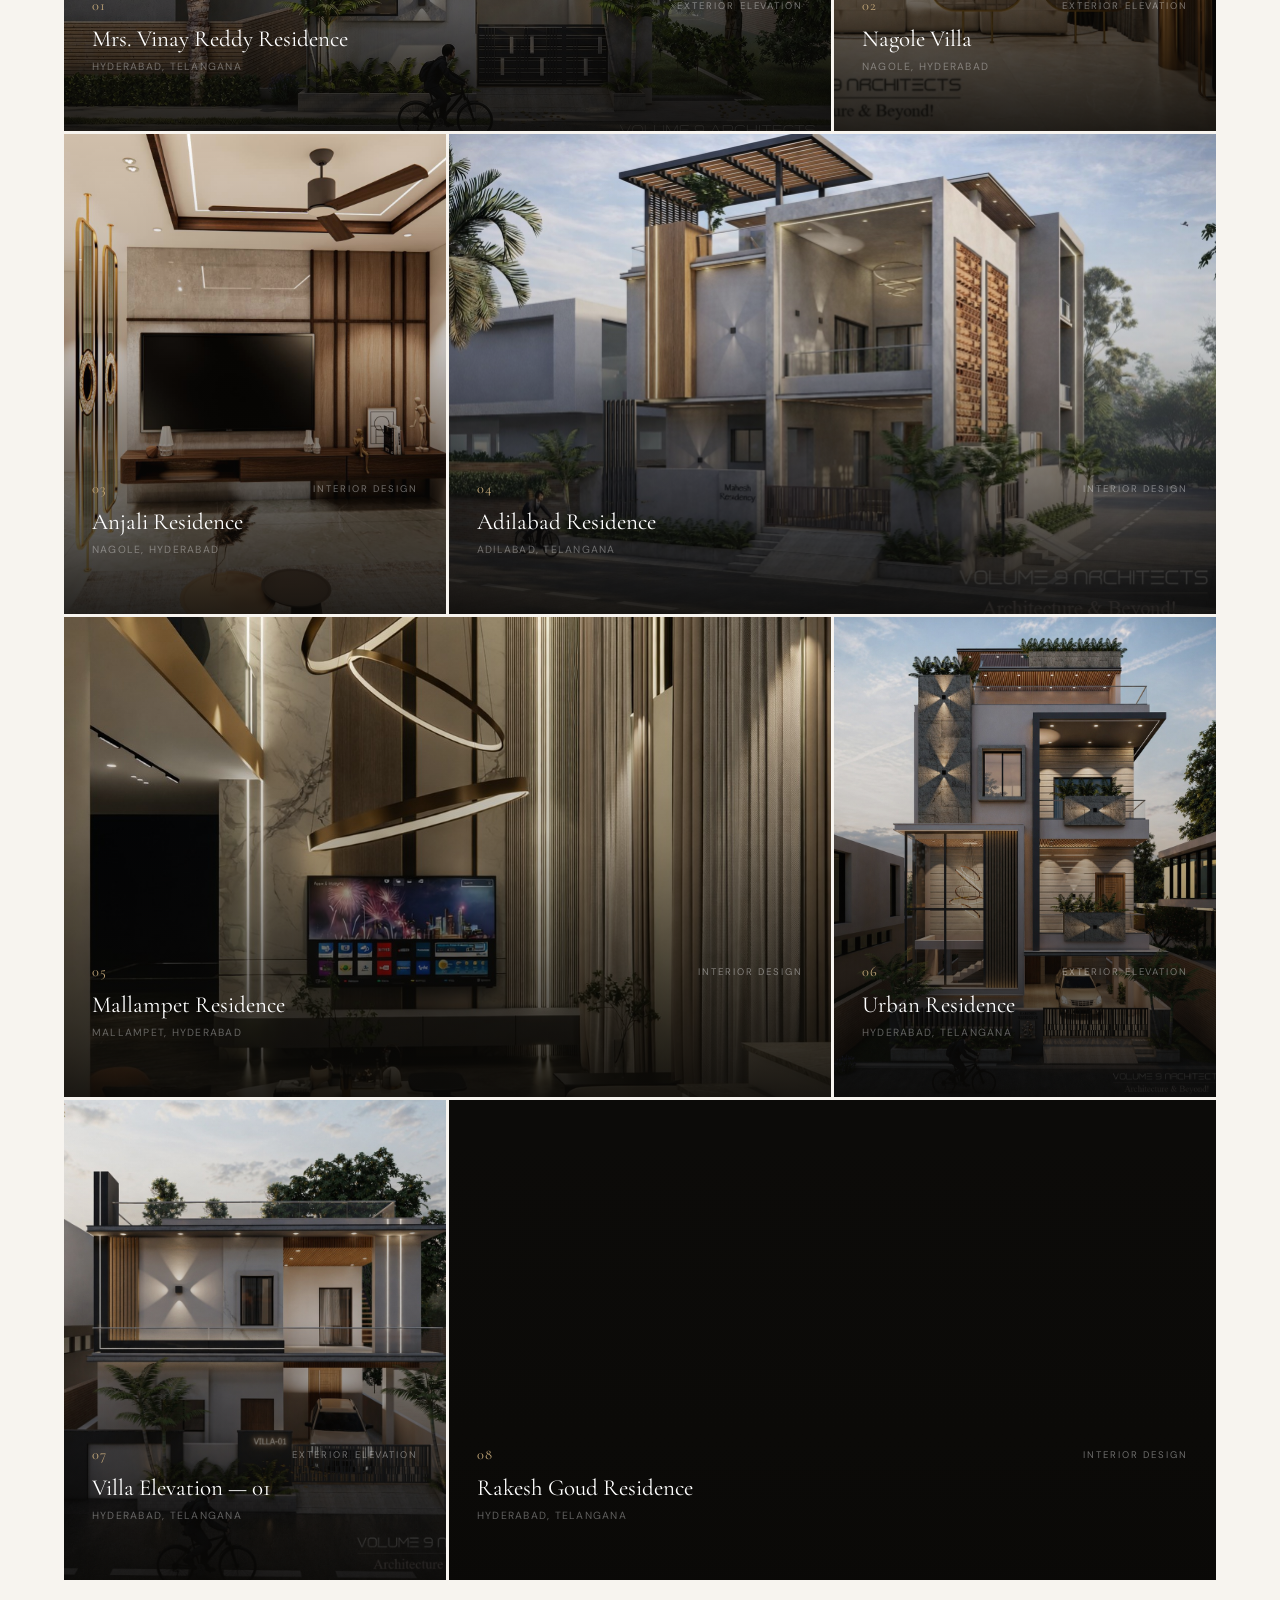
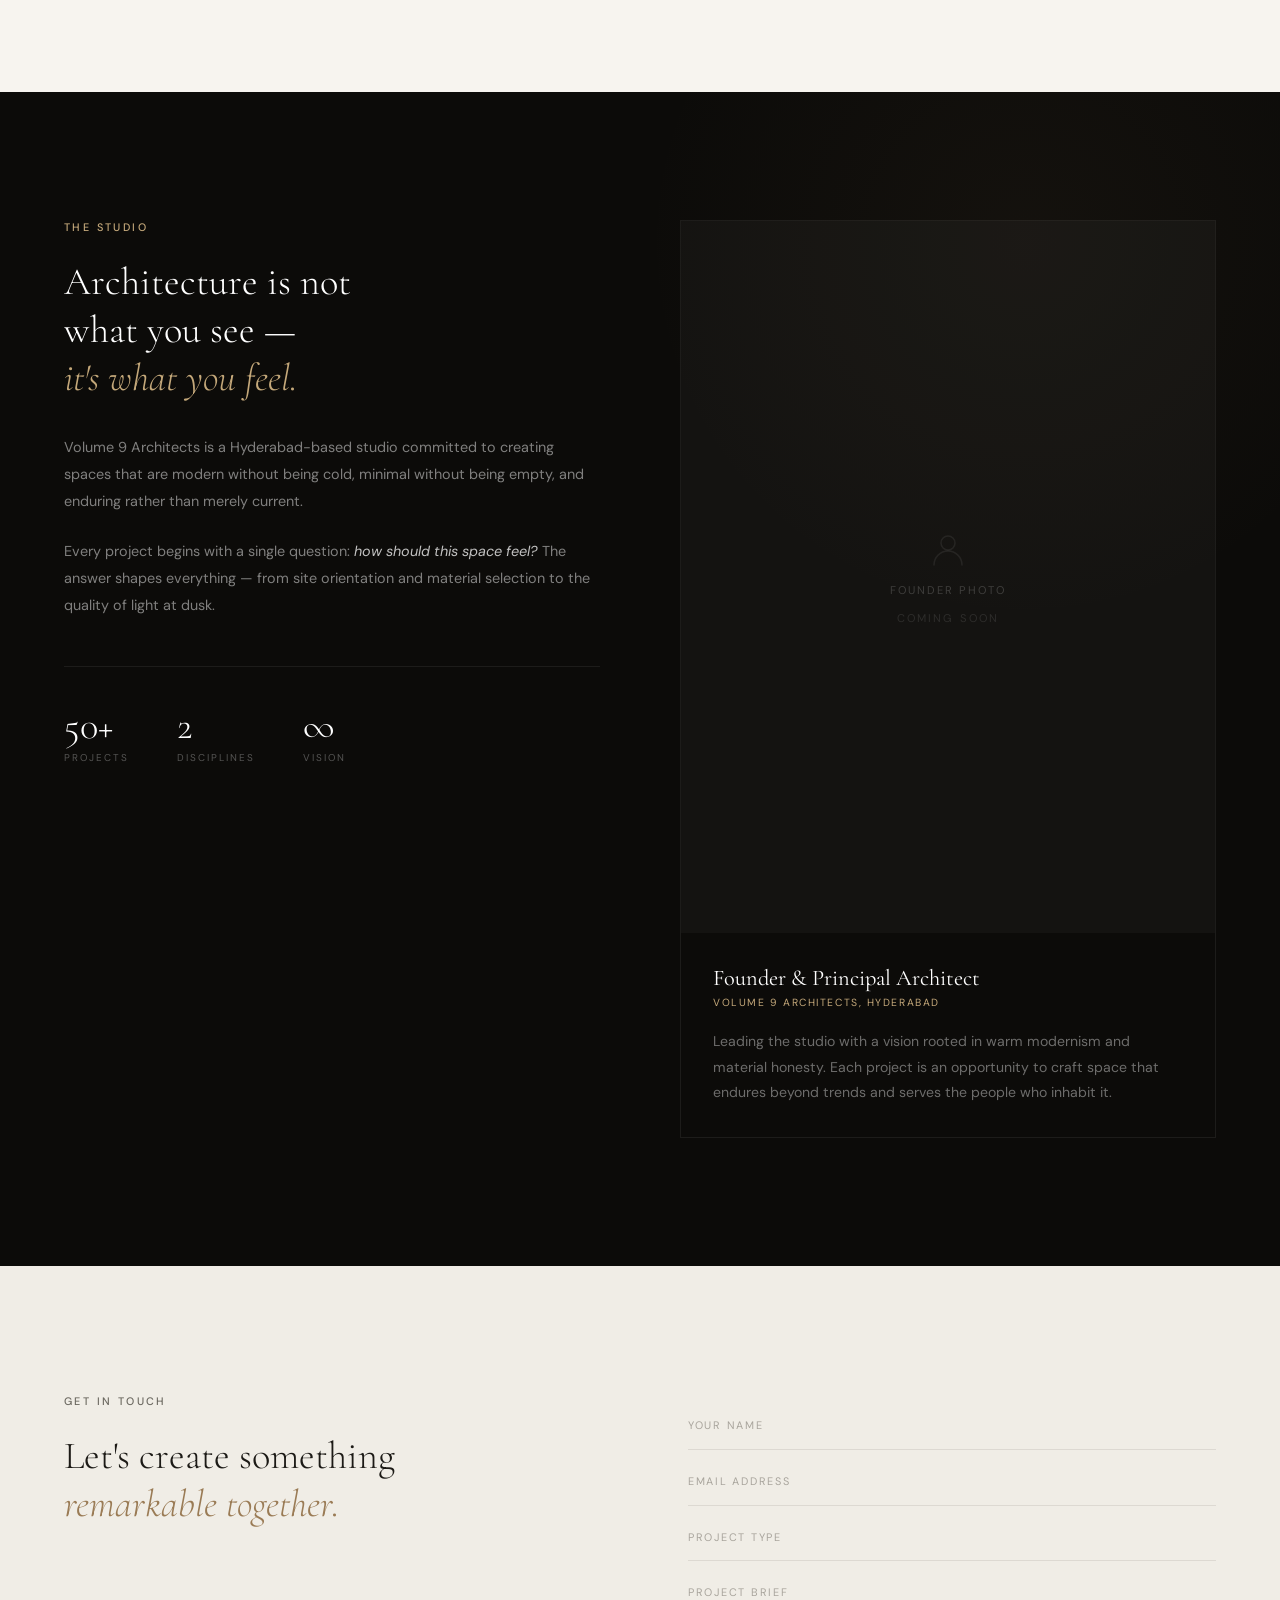
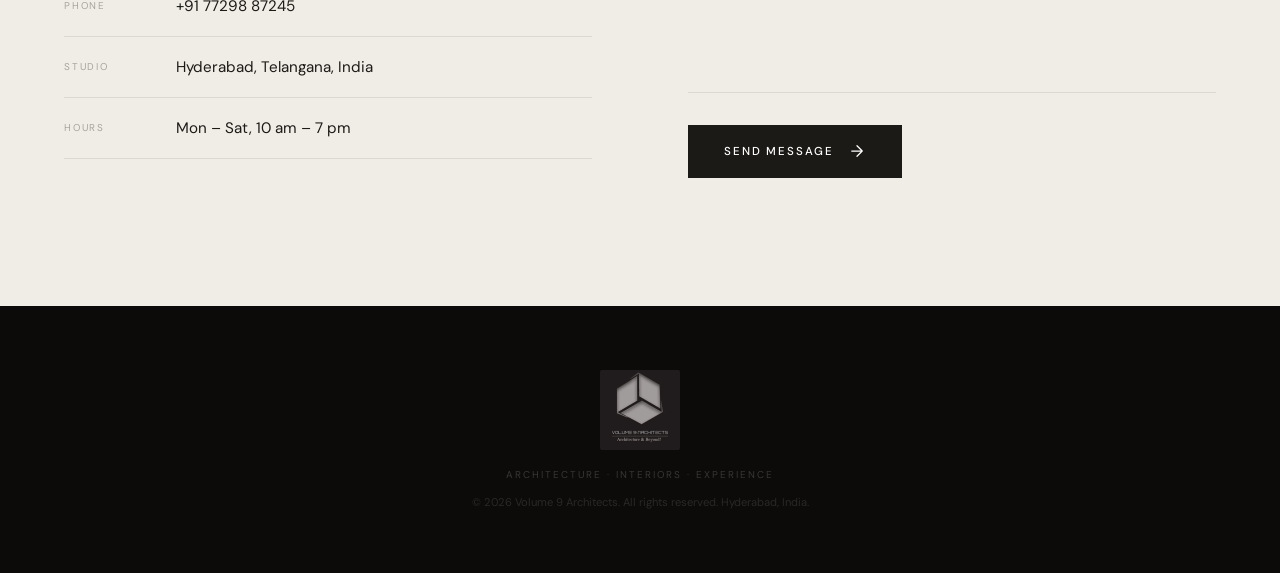
==== commit 1a4ba99f: "Remove email from Get in Touch contact details Phone number already provides a direct contact method" ====
--- a/index.html
+++ b/index.html
@@ -167,10 +167,6 @@
         </h2>
         <div class="contact-details" data-reveal data-delay="2">
           <div class="c-item">
-            <span class="c-label">Email</span>
-            <span class="c-value">studio@volume9architects.in</span>
-          </div>
-          <div class="c-item">
             <span class="c-label">Phone</span>
             <span class="c-value">+91 77298 87245</span>
           </div>
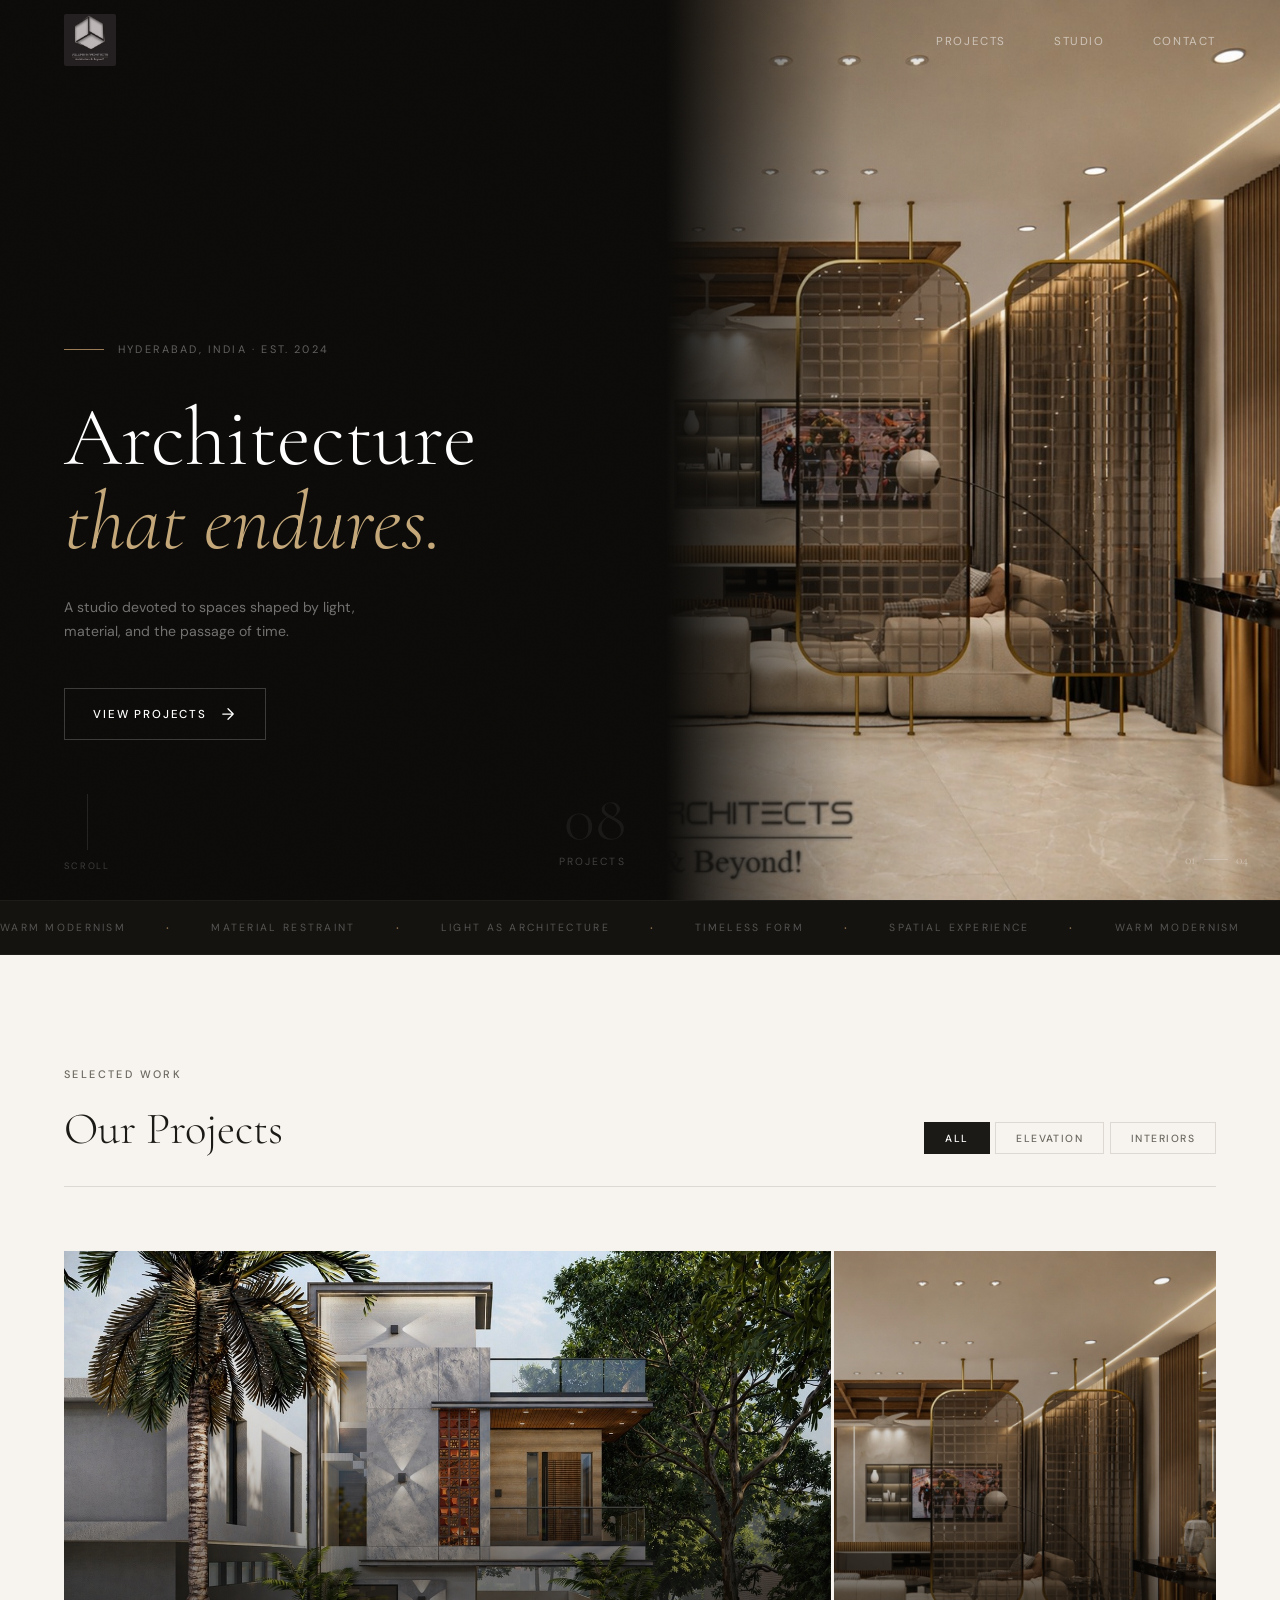
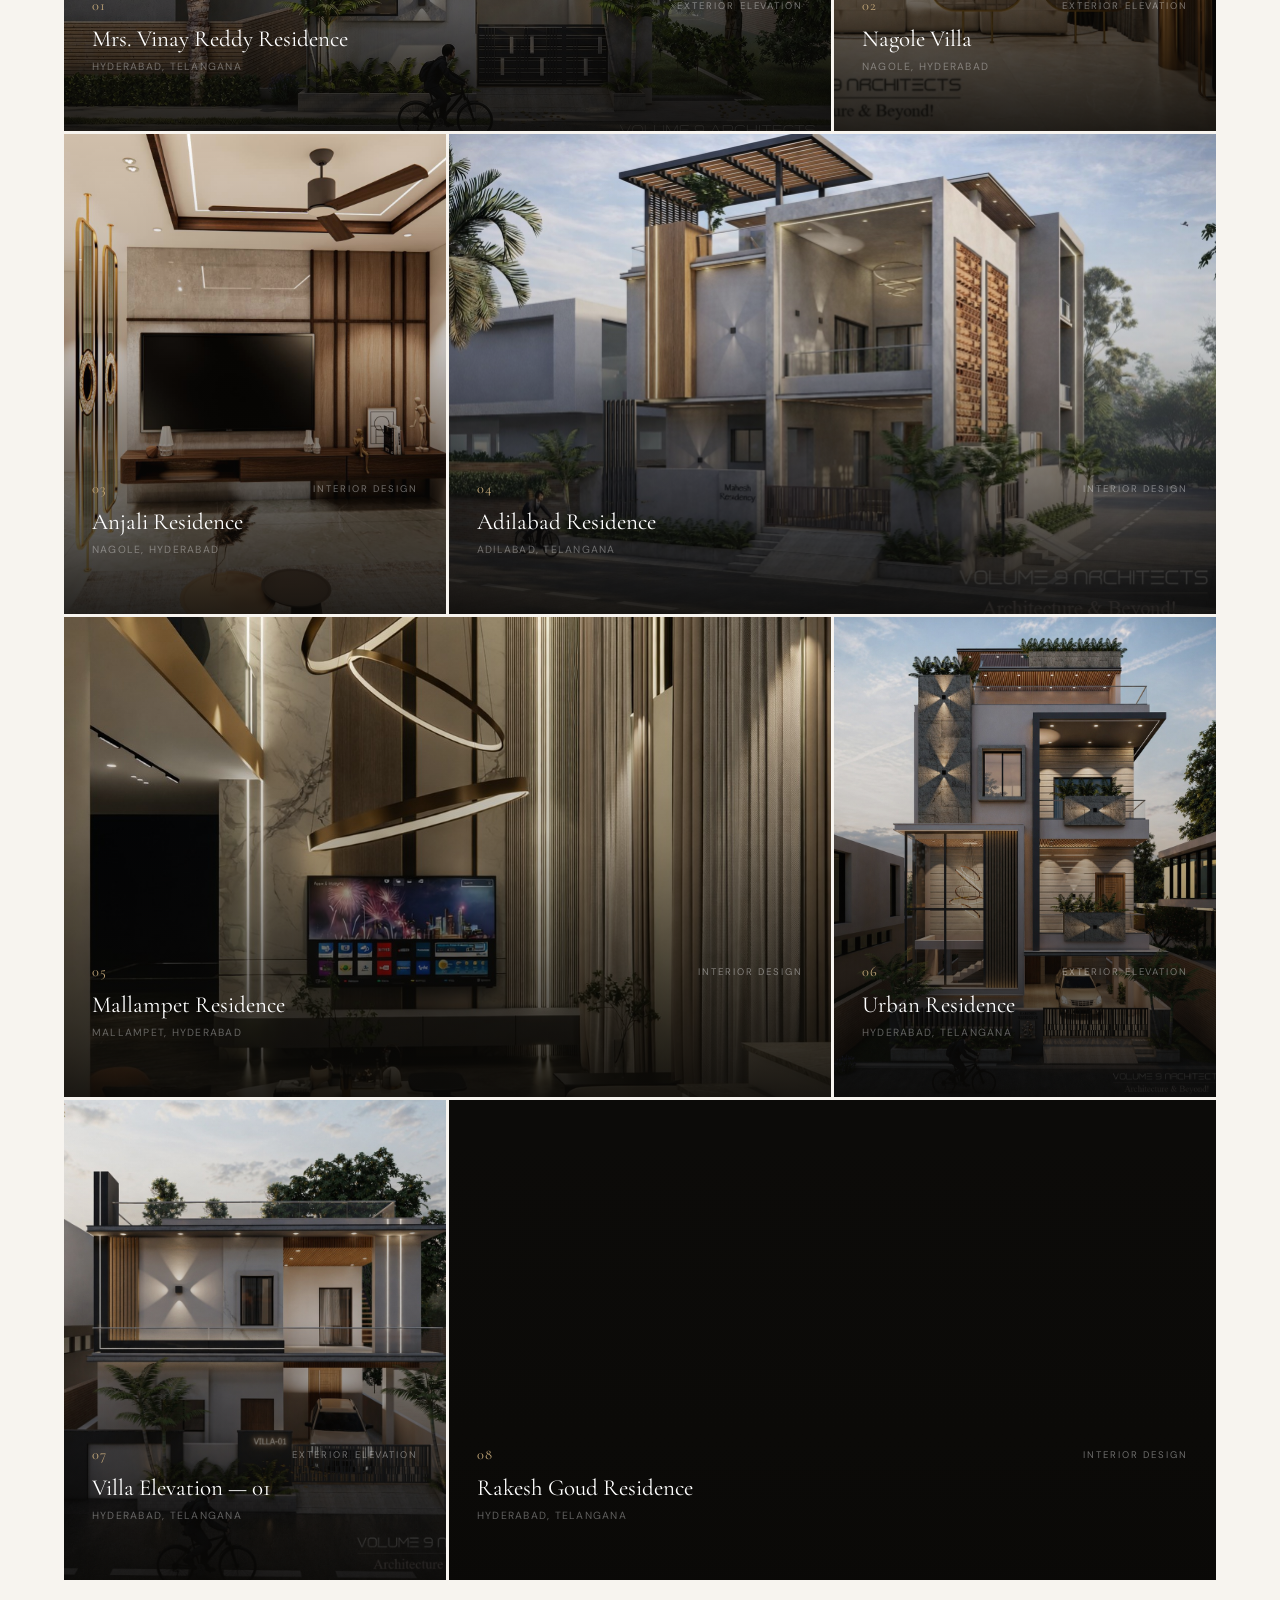
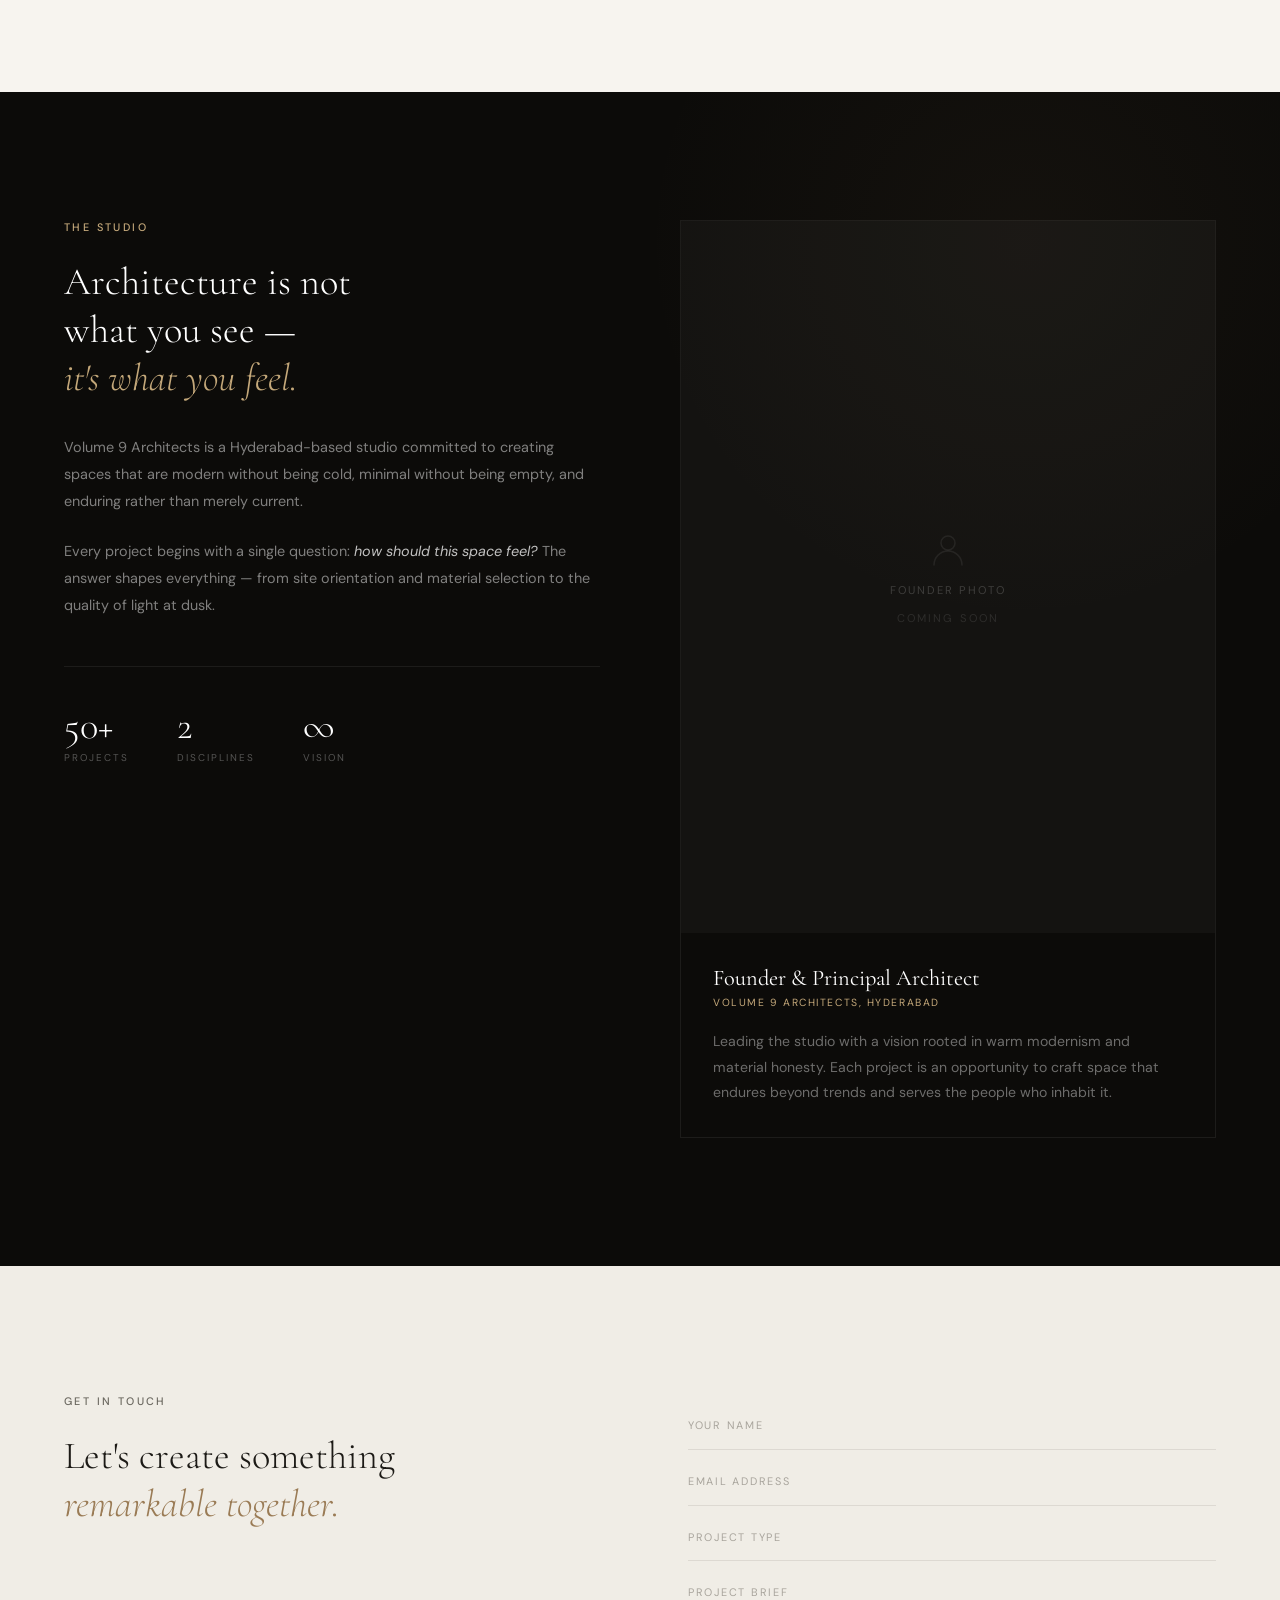
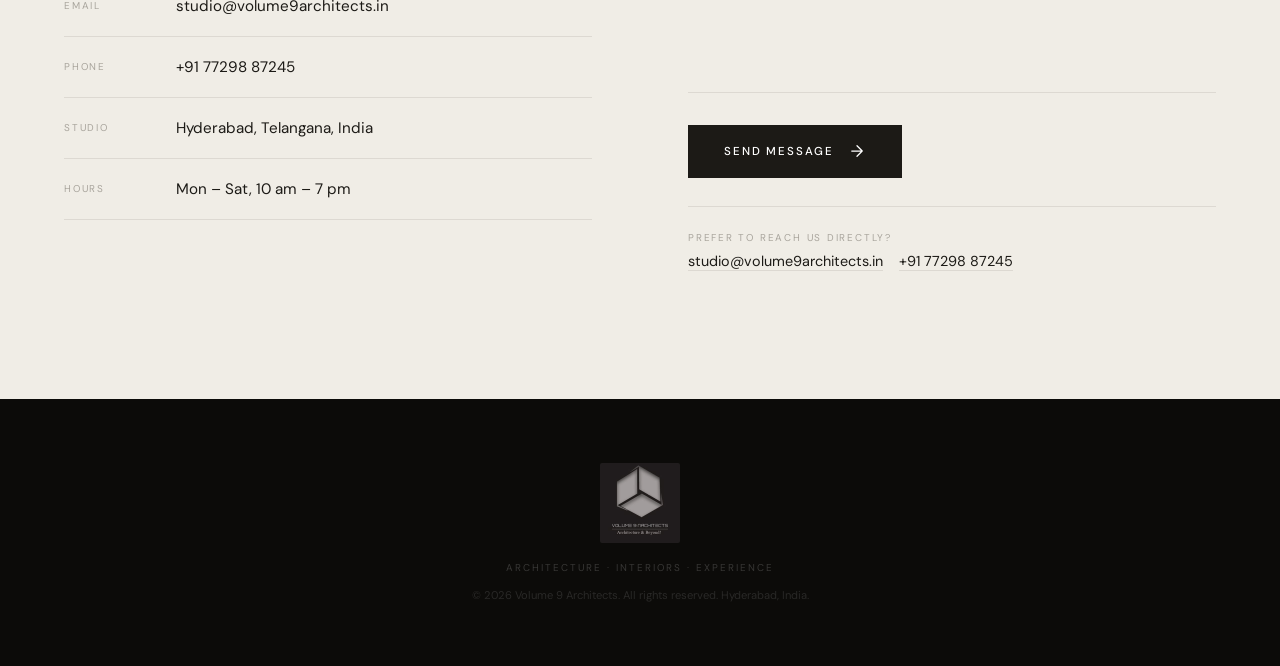
==== commit 91369734: "Restore email in Get in Touch list, add direct contact note by form Keep both email and phone in the" ====
--- a/index.html
+++ b/index.html
@@ -167,6 +167,10 @@
         </h2>
         <div class="contact-details" data-reveal data-delay="2">
           <div class="c-item">
+            <span class="c-label">Email</span>
+            <span class="c-value">studio@volume9architects.in</span>
+          </div>
+          <div class="c-item">
             <span class="c-label">Phone</span>
             <span class="c-value">+91 77298 87245</span>
           </div>
@@ -203,6 +207,11 @@
             <svg width="18" height="18" viewBox="0 0 18 18" fill="none" aria-hidden="true"><path d="M3.75 9h10.5M9 3.75 14.25 9 9 14.25" stroke="currentColor" stroke-width="1.25" stroke-linecap="round" stroke-linejoin="round"/></svg>
           </button>
         </form>
+        <div class="contact-direct">
+          <span class="contact-direct-label">Prefer to reach us directly?</span>
+          <a href="mailto:studio@volume9architects.in" class="contact-direct-value">studio@volume9architects.in</a>
+          <a href="tel:+917729887245" class="contact-direct-value">+91 77298 87245</a>
+        </div>
       </div>
     </div>
   </section>
--- a/assets/css/style.css
+++ b/assets/css/style.css
@@ -794,6 +794,31 @@
 }
 .btn-send:hover { background: var(--accent); gap: 1.25rem; }
 .btn-send.is-sent { background: #3A6A4A; pointer-events: none; }
+
+.contact-direct {
+  display: flex;
+  flex-wrap: wrap;
+  align-items: baseline;
+  gap: 0.5rem 1rem;
+  margin-top: 1.75rem;
+  padding-top: 1.5rem;
+  border-top: 1px solid var(--border);
+}
+.contact-direct-label {
+  font-size: 0.62rem;
+  letter-spacing: 0.18em;
+  text-transform: uppercase;
+  color: var(--text-faint);
+  width: 100%;
+}
+.contact-direct-value {
+  font-size: 0.9rem;
+  color: var(--text);
+  text-decoration: none;
+  border-bottom: 1px solid var(--border);
+  transition: color 0.3s, border-color 0.3s;
+}
+.contact-direct-value:hover { color: var(--accent); border-color: var(--accent); }
 
 /* ─── FOOTER ─────────────────────────────────────────── */
 #footer {
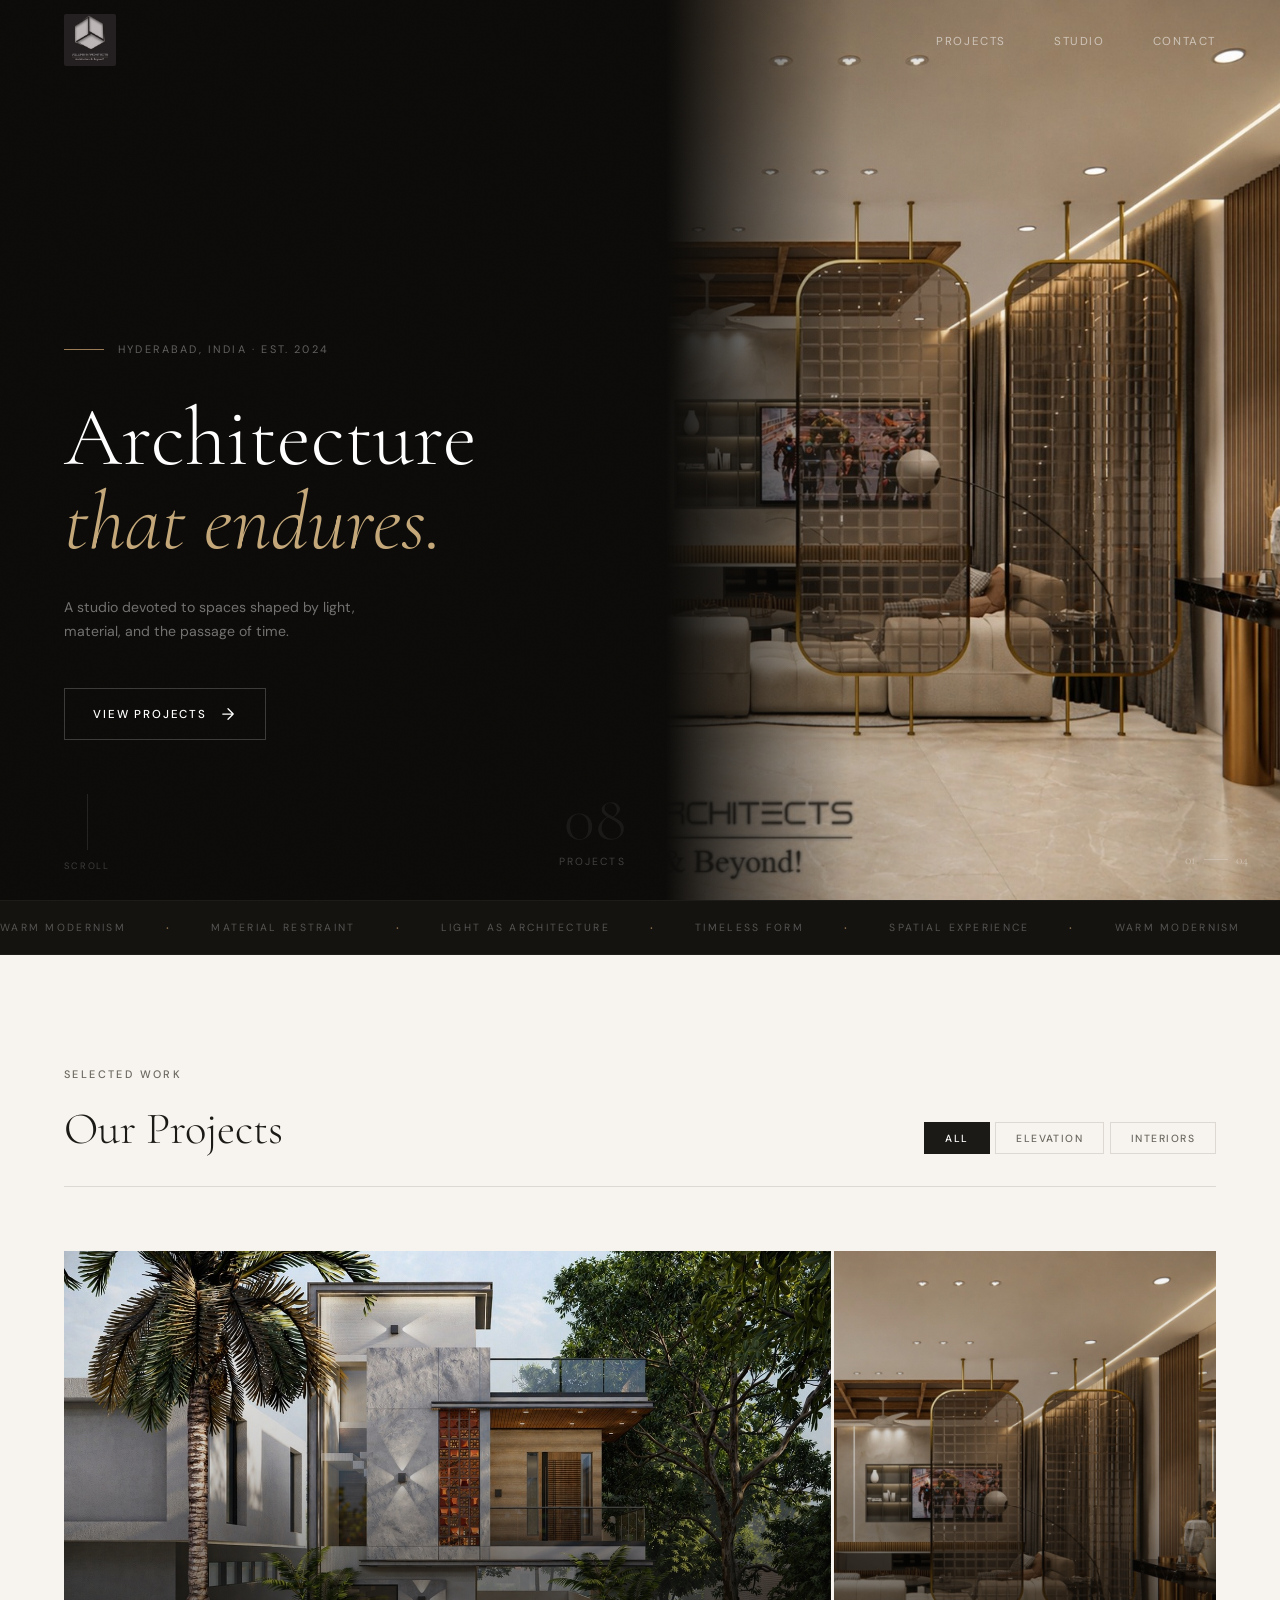
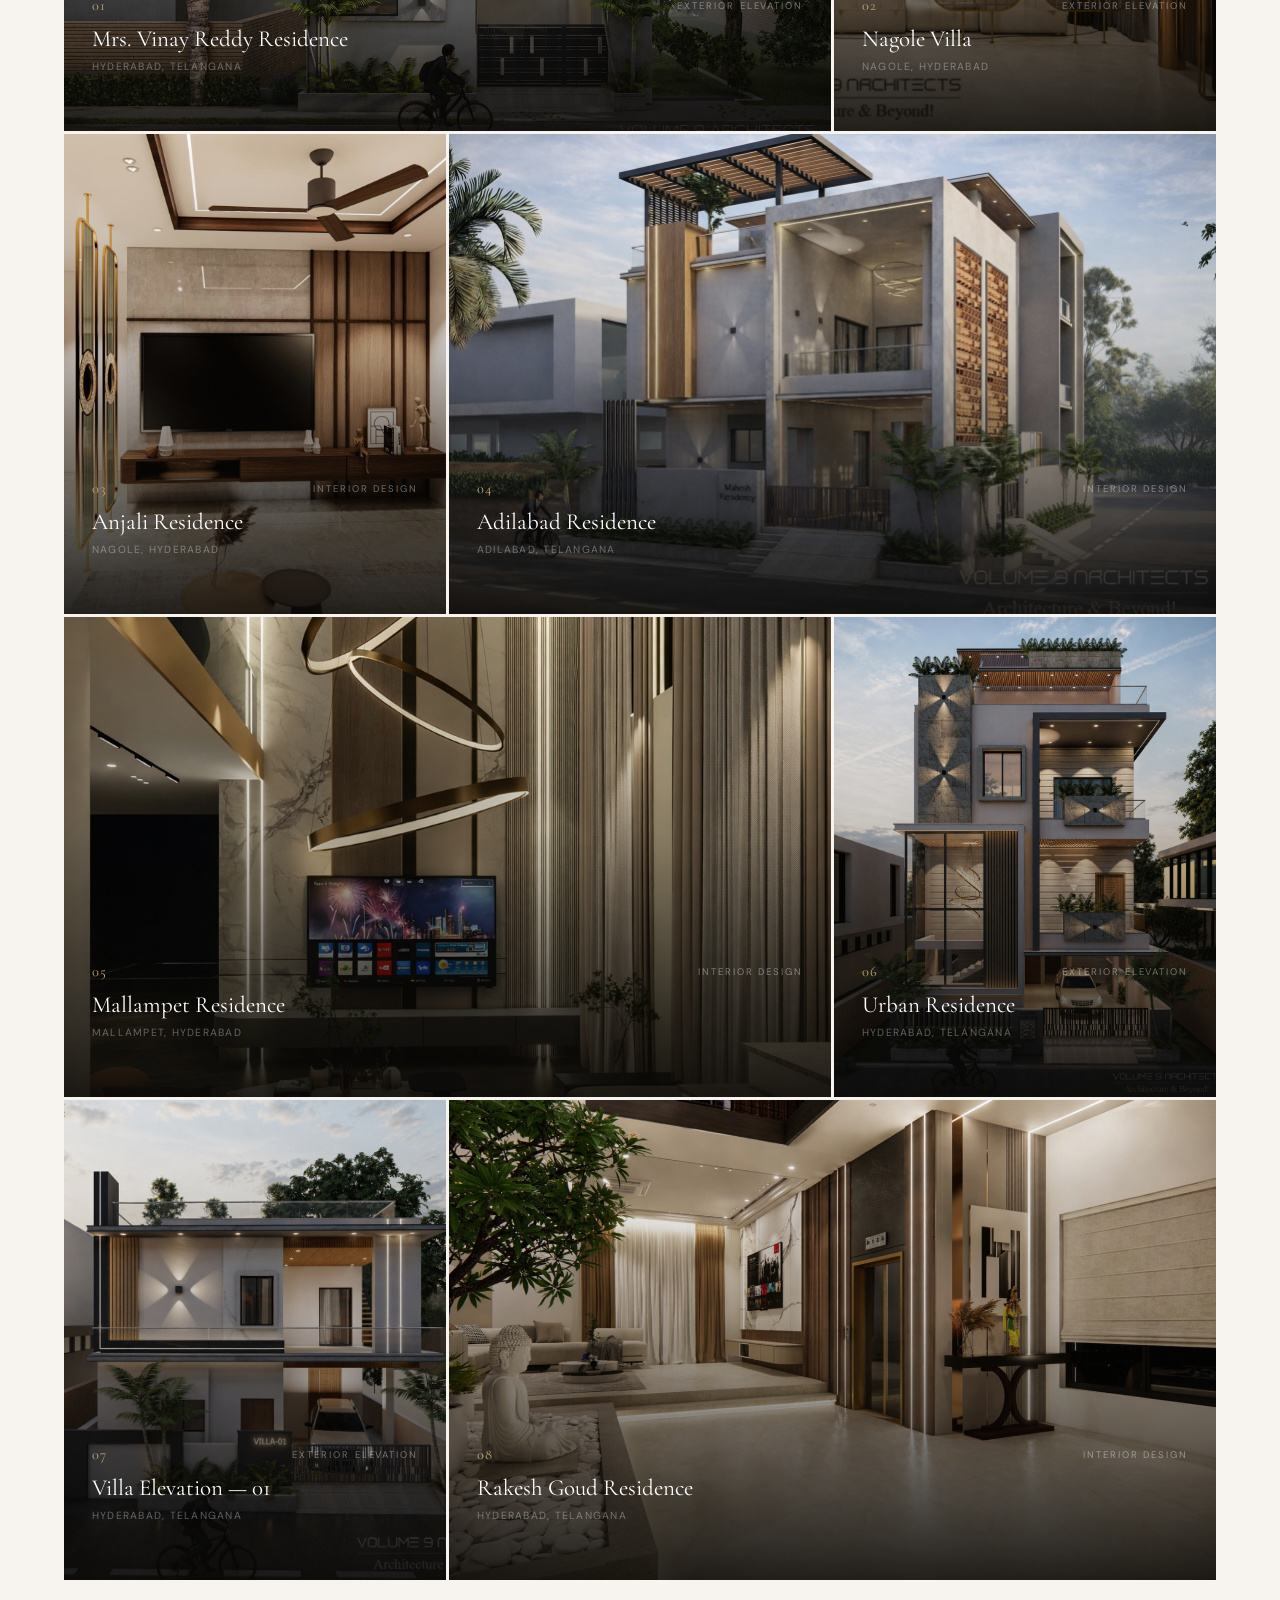
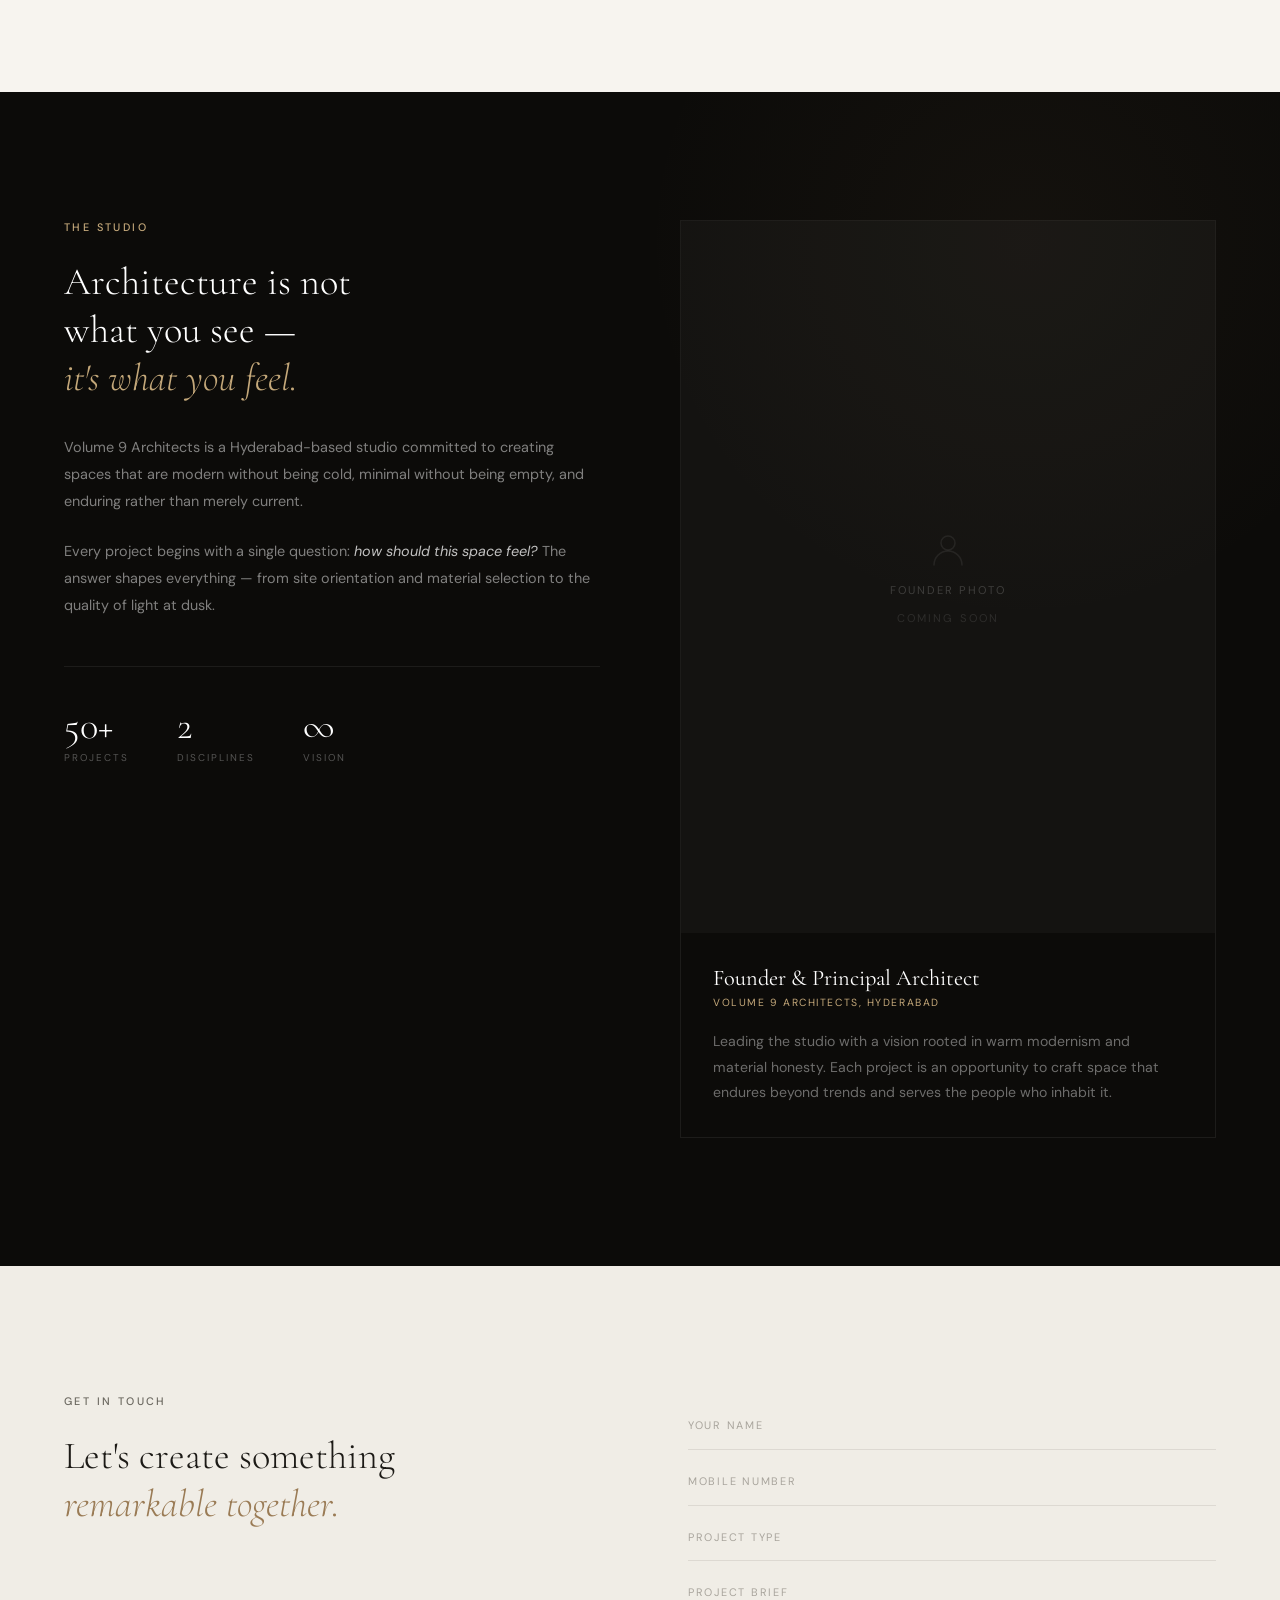
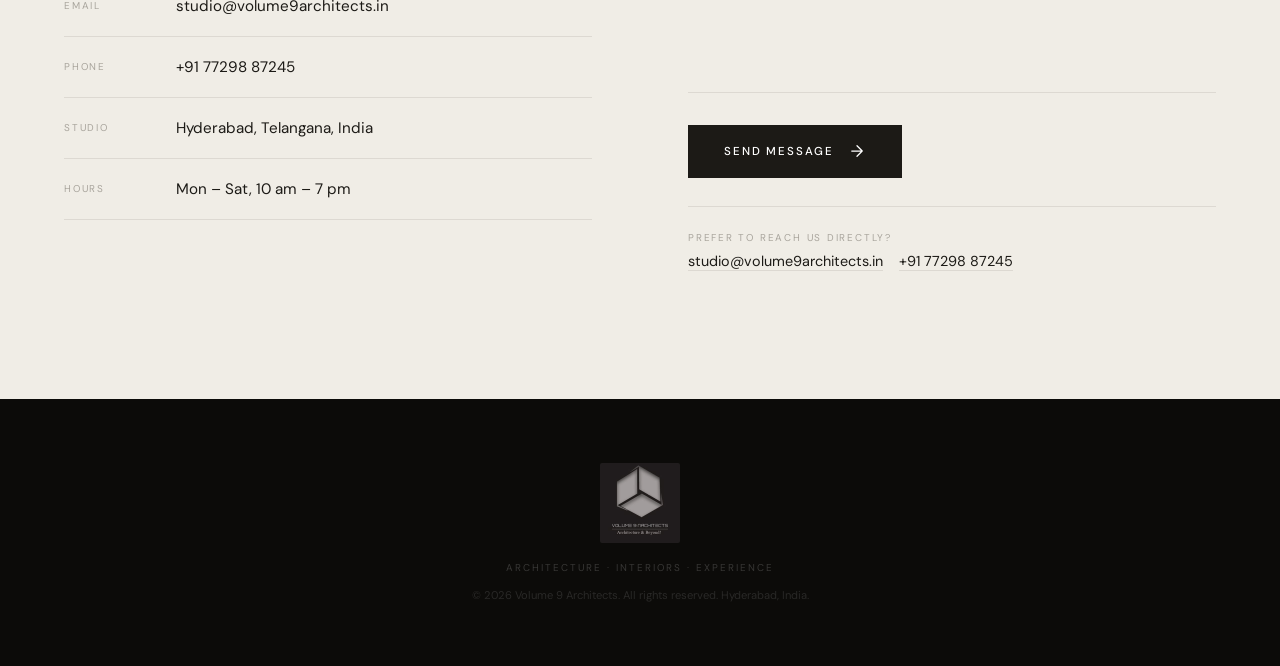
==== commit 2ab75531: "Replace email field with mobile number in contact form Clients now submit a phone number instead of " ====
--- a/index.html
+++ b/index.html
@@ -191,8 +191,8 @@
             <label for="fname">Your Name</label>
           </div>
           <div class="f-group">
-            <input type="email" id="femail" name="email" placeholder=" " required autocomplete="email" />
-            <label for="femail">Email Address</label>
+            <input type="tel" id="fphone" name="phone" placeholder=" " required autocomplete="tel" />
+            <label for="fphone">Mobile Number</label>
           </div>
           <div class="f-group">
             <input type="text" id="fproject" name="project" placeholder=" " />
